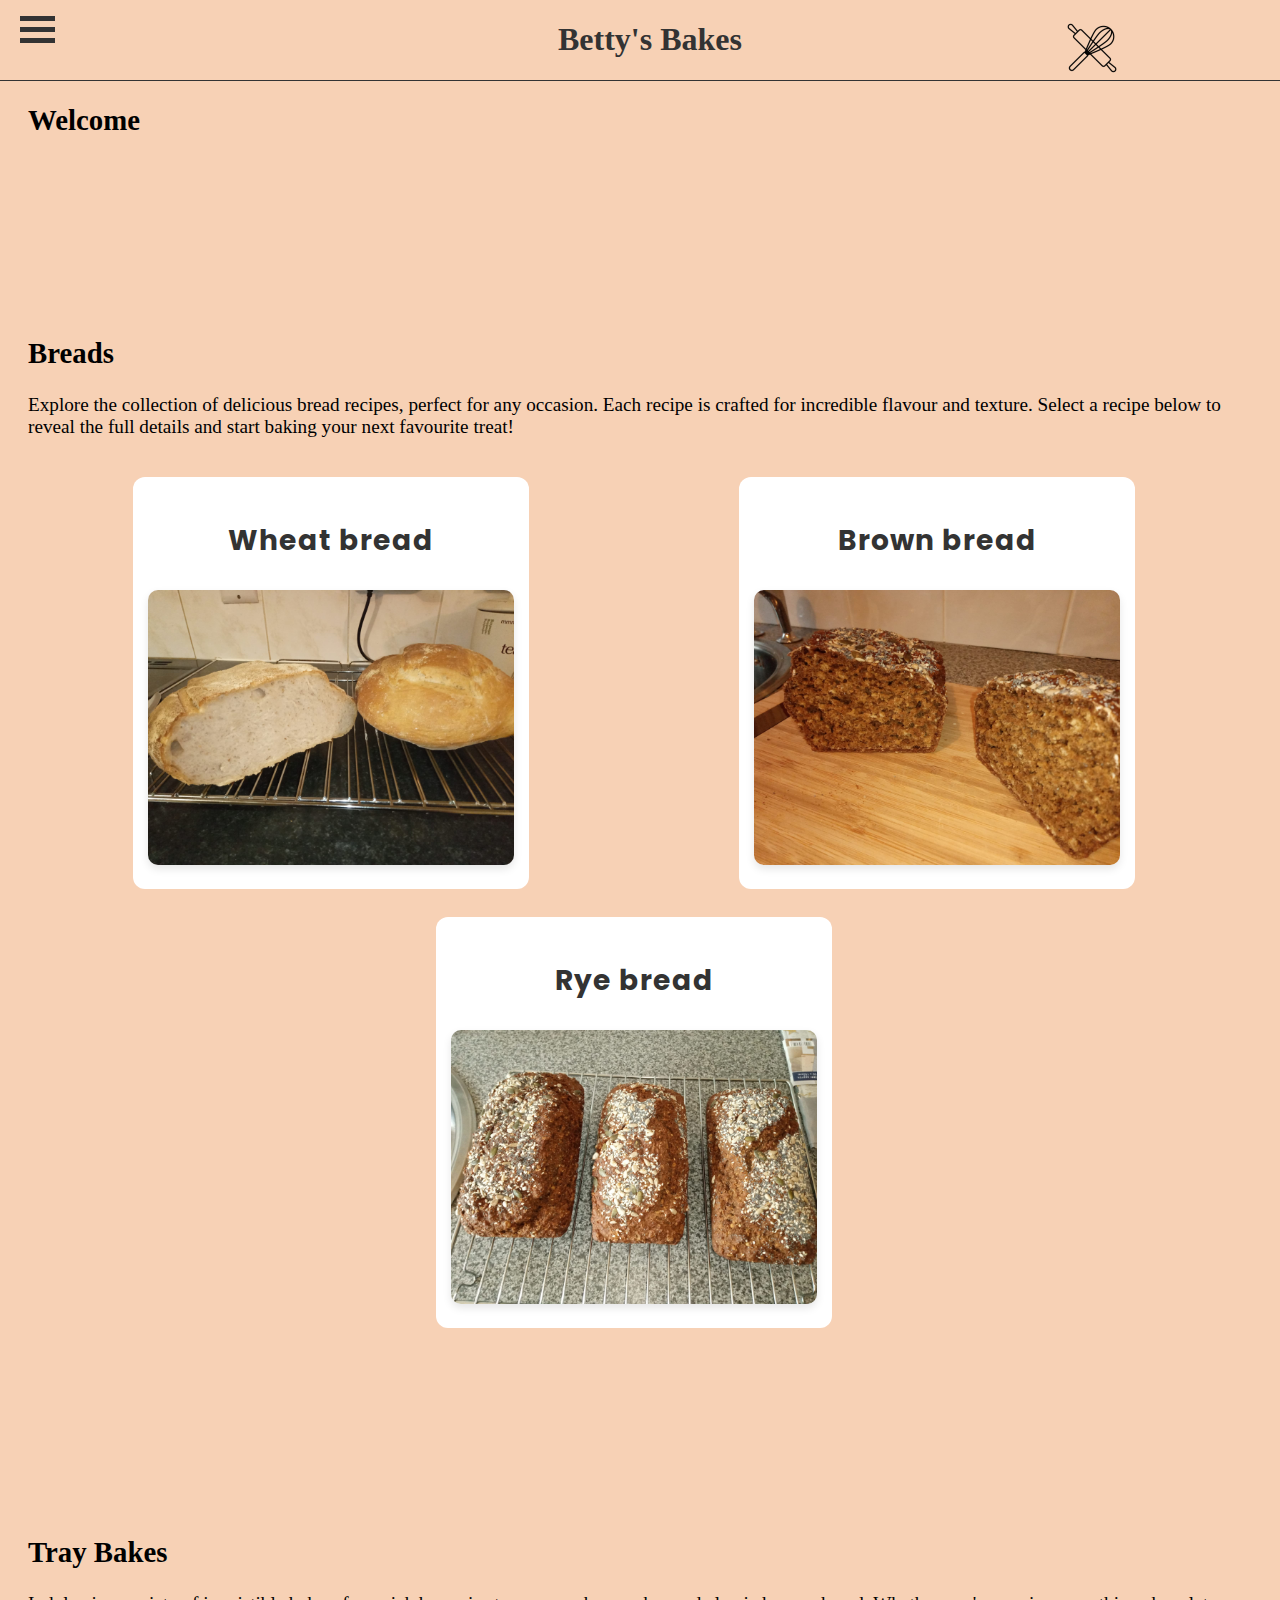
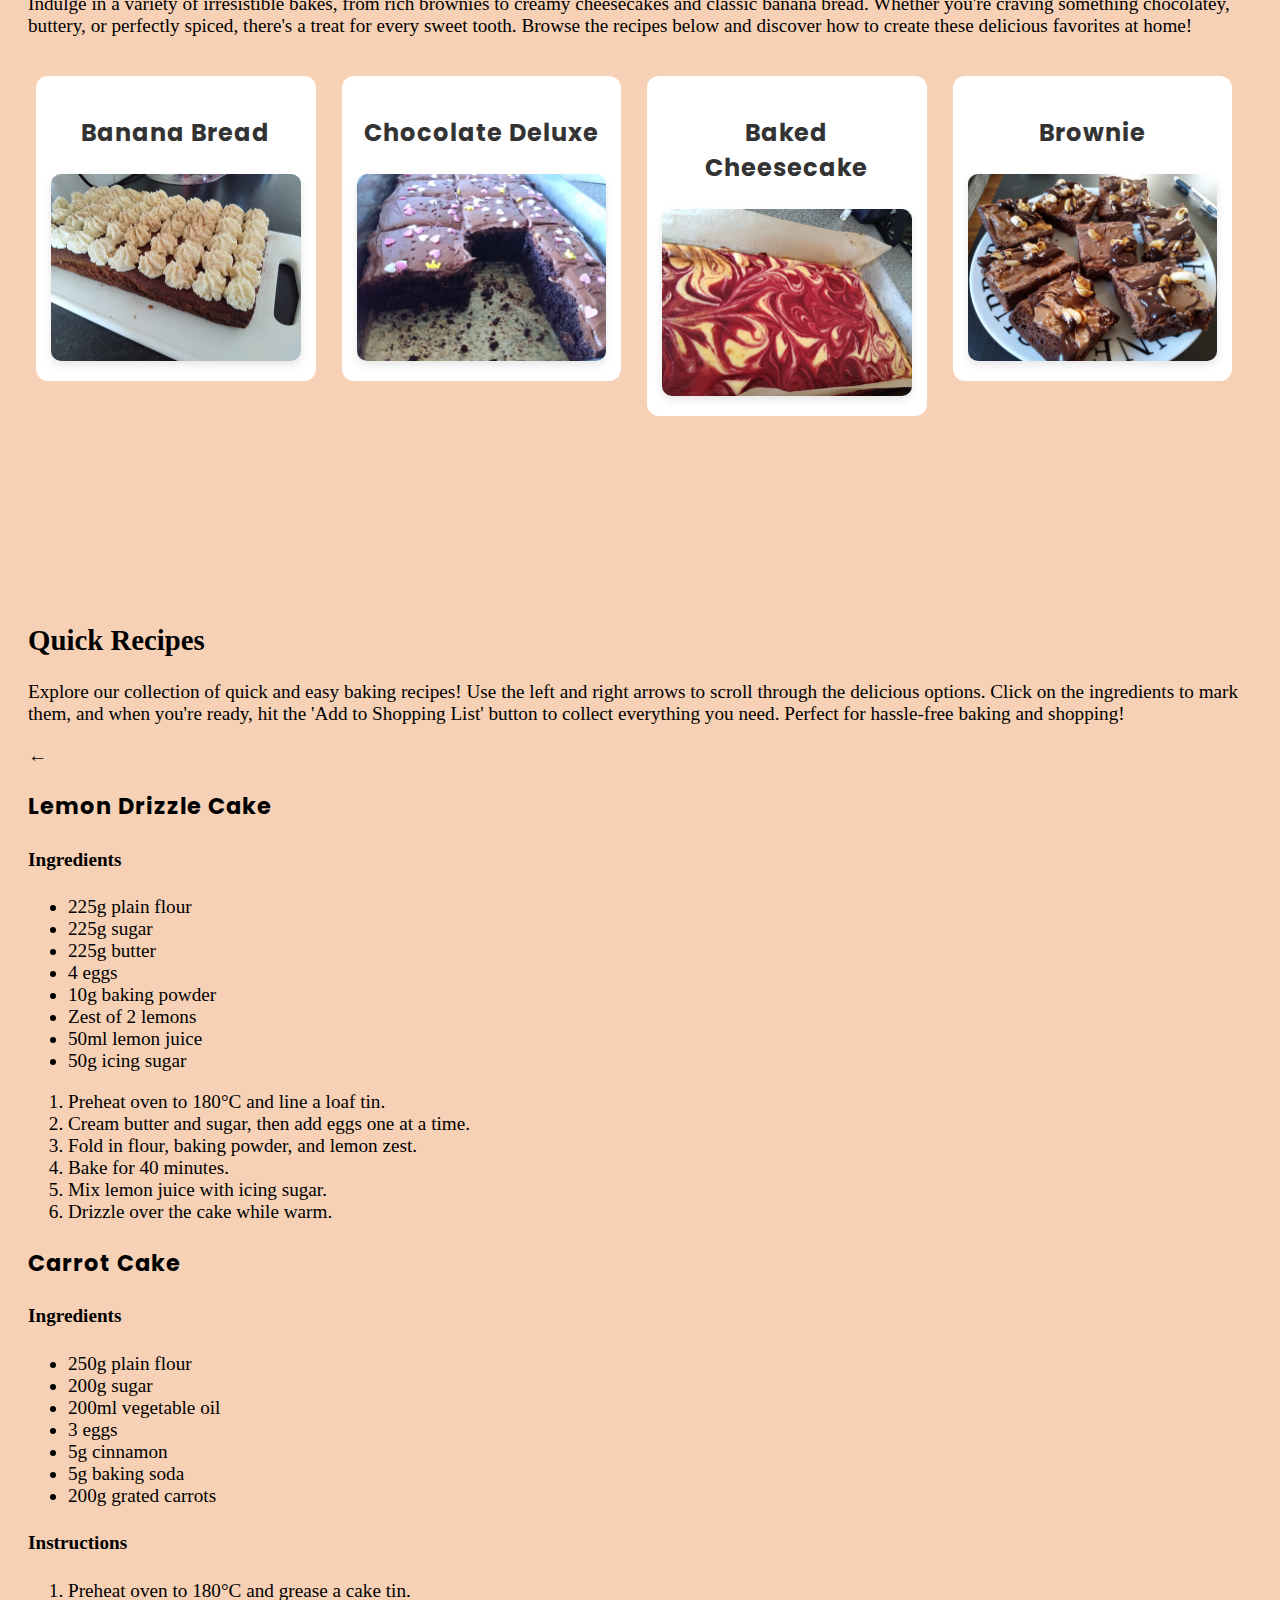
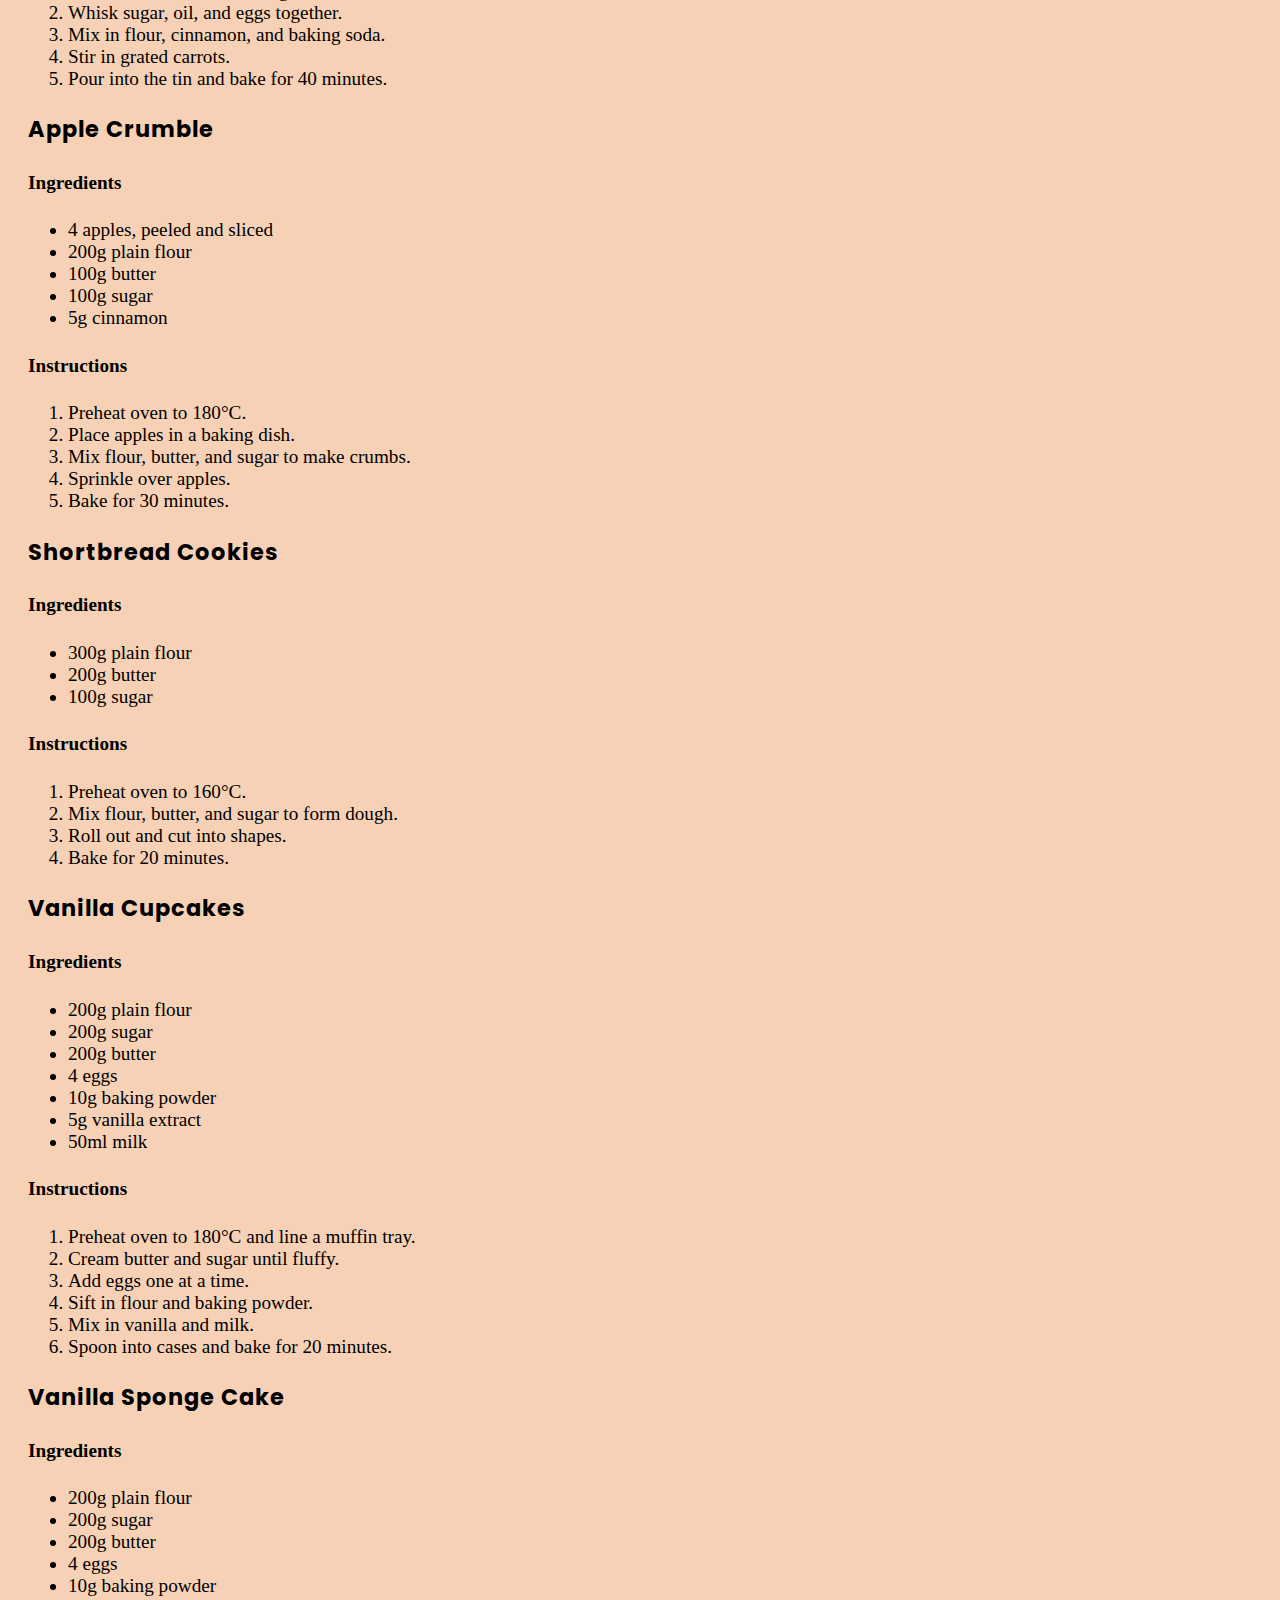
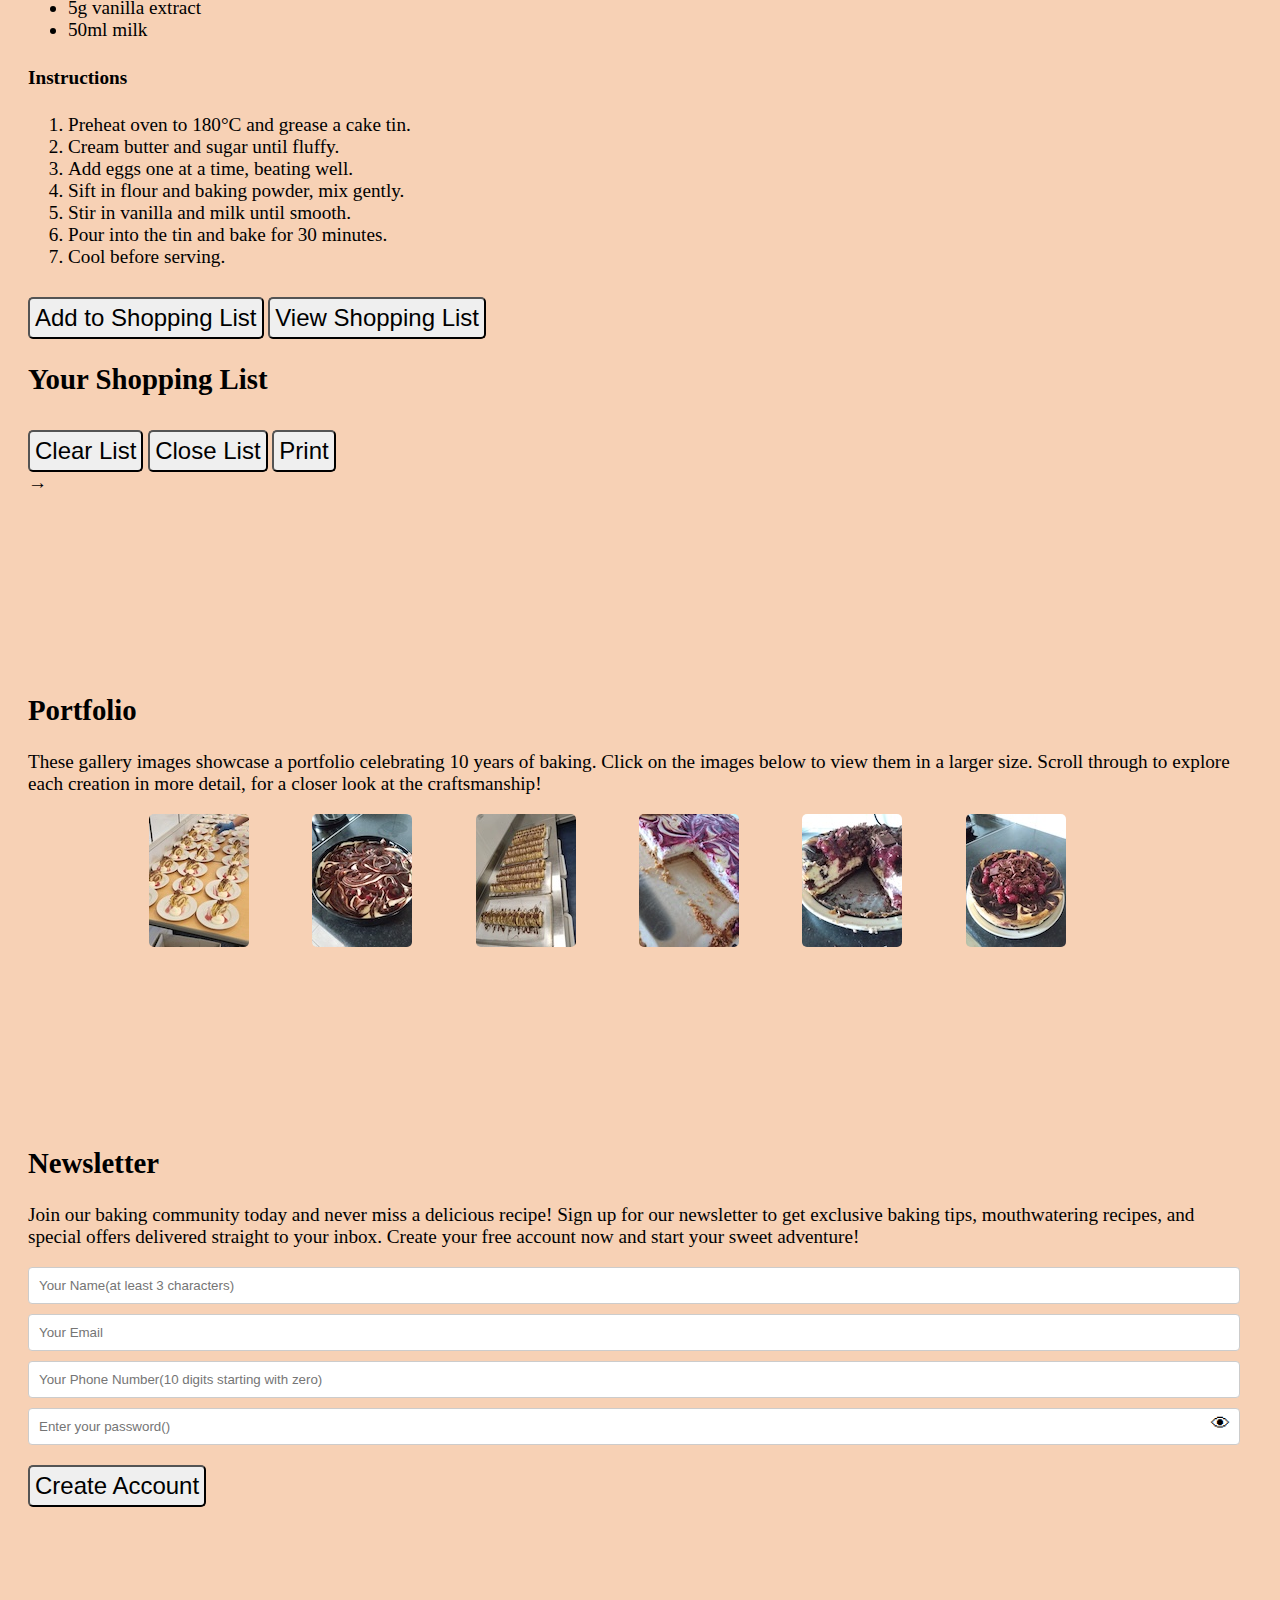
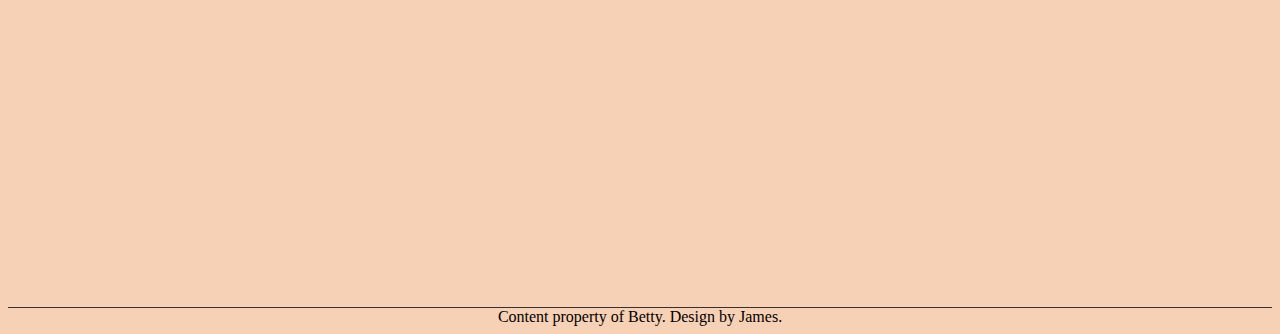
==== index.html @ a6991feb "added quick recipes" ====
<!DOCTYPE html>
<html lang="en">
<head>
    <meta charset="UTF-8">
    <meta name="viewport" content="width=device-width, initial-scale=1.0">
    <title>Betty's Bakes</title>
    <link href="./style.css" rel="stylesheet">
    <link href="https://fonts.googleapis.com/css2?family=Poppins:wght@400;700&display=swap" rel="stylesheet">
    <link href="https://fonts.googleapis.com/css2?family=Dancing+Script:wght@400;700&display=swap" rel="stylesheet">


</head>
<body>
    <div id="wrapper">
        <header>
            <div id="hamburger-icon" onclick="myFunction(this)">
                <div class="bar1"></div>
                <div class="bar2"></div>
                <div class="bar3"></div>
            </div>
            <div id="header-content">
                <h1>
                    Betty's Bakes
                </h1>
            </div>
            <div id="header-logo">
                <img src="./Images/Logos/header-logo.png">
            </div>
        </header>
        <nav>
            <a href="#home">Home</a>
            <a href="#breads">Breads</a>
            <a href="#tray-bakes">Tray Bakes</a>
            <a href="#quick-recipes">Quick Recipes</a>
            <a href="#portfolio">Portfolio</a>
            <a href="#newsletter">Newsletter</a>
        </nav>
        <main>
            <section id="home">
                <h2>Welcome</h2>
            </section>
            <section id="breads">
                <h2>Breads</h2>
                    <p>
                        Explore the collection of delicious bread recipes, 
                        perfect for any occasion. Each recipe is crafted 
                        for incredible flavour and texture. Select a recipe 
                        below to reveal the full details and start baking 
                        your next favourite treat!
                    </p>
                    <div id="bread-container">
                    <div class="bread-recipe">
                        <h3>Wheat bread</h3>
                        <img class="bread-photo" src="./Images/Breads/bread_1.jpeg">
                    </div>
                    <div class="bread-recipe">
                        <h3>Brown bread</h3>
                        <img class="bread-photo" src="./Images/Breads/bread_2.jpeg">
                    </div>
                    <div class="bread-recipe">
                        <h3>Rye bread</h3>
                        <img class="bread-photo" src="./Images/Breads/bread_3.jpeg">
                    </div>
                </div>
                      
                      
            </section>
            <section id="tray-bakes">
                <h2>Tray Bakes</h2>
                <p>
                    Indulge in a variety of irresistible bakes, from rich brownies 
                    to creamy cheesecakes and classic banana bread. Whether you're 
                    craving something chocolatey, buttery, or perfectly spiced, there's 
                    a treat for every sweet tooth. Browse the recipes below and discover 
                    how to create these delicious favorites at home!
                </p>
                <div id="tray-container">
                    <a href="./banana.html"><div class="tray-recipe">
                        <h3>Banana Bread</h3>
                        <img class="tray-photo" src="./Images/Traybakes/tray_1.jpeg">
                    </div>
                    </a>
                    <a href="./chocolate.html"><div class="tray-recipe">
                        <h3>Chocolate Deluxe</h3>
                        <img class="tray-photo" src="./Images/Traybakes/tray_2.jpeg">
                    </div>
                    </a>
                    <a href="./cheesecake.html"><div class="tray-recipe">
                        <h3>Baked Cheesecake</h3>
                       <img class="tray-photo" src="./Images/Traybakes/tray_3.jpeg"> 
                    </div>
                    </a>
                    <a href="./brownie.html"><div class="tray-recipe">
                        <h3>Brownie</h3>
                       <img class="tray-photo" src="./Images/Traybakes/tray_4.jpeg"> 
                    </div>
                    </a>
                </div>
            </section>
            <section id="quick-recipes">
                <h2>Quick Recipes</h2> 
                <p>Explore our collection of quick and easy baking recipes! 
                    Use the left and right arrows to scroll through the delicious 
                    options. Click on the ingredients to mark them, and when you're 
                    ready, hit the 'Add to Shopping List' button to collect everything 
                    you need. Perfect for hassle-free baking and shopping!</p>
                <span class="previous">&larr;</span>
                <div id="quick-container">
                    <div class="quick-recipes">
                        <h3>Lemon Drizzle Cake</h3>
                            <h4>Ingredients</h4>
                            <ul>
                                <li>225g plain flour</li>
                                <li>225g sugar</li>
                                <li>225g butter</li>
                                <li>4 eggs</li>
                                <li>10g baking powder</li>
                                <li>Zest of 2 lemons</li>
                                <li>50ml lemon juice</li>
                                <li>50g icing sugar</li>
                            </ul>
                            <ol>
                                <li>Preheat oven to 180°C and line a loaf tin.</li>
                                <li>Cream butter and sugar, then add eggs one at a time.</li>
                                <li>Fold in flour, baking powder, and lemon zest.</li>
                                <li>Bake for 40 minutes.</li>
                                <li>Mix lemon juice with icing sugar.</li>
                                <li>Drizzle over the cake while warm.</li>
                            </ol>
                    </div>
                    <div class="quick-recipes">
                        <h3>Carrot Cake</h3>
                            <h4>Ingredients</h4>    
                            <ul>
                                <li>250g plain flour</li>
                                <li>200g sugar</li>
                                <li>200ml vegetable oil</li>
                                <li>3 eggs</li>
                                <li>5g cinnamon</li>
                                <li>5g baking soda</li>
                                <li>200g grated carrots</li>
                            </ul>
                            <h4>Instructions</h4>
                            <ol>
                                <li>Preheat oven to 180°C and grease a cake tin.</li>
                                <li>Whisk sugar, oil, and eggs together.</li>
                                <li>Mix in flour, cinnamon, and baking soda.</li>
                                <li>Stir in grated carrots.</li>
                                <li>Pour into the tin and bake for 40 minutes.</li>
                            </ol>
                    </div>
                    <div class="quick-recipes">
                        <h3>Apple Crumble</h3>
                            <h4>Ingredients</h4>
                            <ul>
                                <li>4 apples, peeled and sliced</li>
                                <li>200g plain flour</li>
                                <li>100g butter</li>
                                <li>100g sugar</li>
                                <li>5g cinnamon</li>
                            </ul>
                            <h4>Instructions</h4>
                            <ol>
                                <li>Preheat oven to 180°C.</li>
                                <li>Place apples in a baking dish.</li>
                                <li>Mix flour, butter, and sugar to make crumbs.</li>
                                <li>Sprinkle over apples.</li>
                                <li>Bake for 30 minutes.</li>
                            </ol>
                    </div>
                    <div class="quick-recipes">
                        <h3>Shortbread Cookies</h3>
                            <h4>Ingredients</h4>
                            <ul>
                                <li>300g plain flour</li>
                                <li>200g butter</li>
                                <li>100g sugar</li>
                            </ul>
                            <h4>Instructions</h4>
                            <ol>
                                <li>Preheat oven to 160°C.</li>
                                <li>Mix flour, butter, and sugar to form dough.</li>
                                <li>Roll out and cut into shapes.</li>
                                <li>Bake for 20 minutes.</li>
                            </ol>

                    </div>
                    <div class="quick-recipes">
                        <h3>Vanilla Cupcakes</h3>
                            <h4>Ingredients</h4>
                            <ul>
                                <li>200g plain flour</li>
                                <li>200g sugar</li>
                                <li>200g butter</li>
                                <li>4 eggs</li>
                                <li>10g baking powder</li>
                                <li>5g vanilla extract</li>
                                <li>50ml milk</li>
                            </ul>
                            <h4>Instructions</h4>
                            <ol>
                                <li>Preheat oven to 180°C and line a muffin tray.</li>
                                <li>Cream butter and sugar until fluffy.</li>
                                <li>Add eggs one at a time.</li>
                                <li>Sift in flour and baking powder.</li>
                                <li>Mix in vanilla and milk.</li>
                                <li>Spoon into cases and bake for 20 minutes.</li>
                            </ol>
                    </div>
                    <div class="quick-recipes">
                        <h3>Vanilla Sponge Cake</h3>
                            <h4>Ingredients</h4>
                            <ul>
                                <li>200g plain flour</li>
                                <li>200g sugar</li>
                                <li>200g butter</li>
                                <li>4 eggs</li>
                                <li>10g baking powder</li>
                                <li>5g vanilla extract</li>
                                <li>50ml milk</li>
                            </ul>
                            <h4>Instructions</h4>
                            <ol>
                                <li>Preheat oven to 180°C and grease a cake tin.</li>
                                <li>Cream butter and sugar until fluffy.</li>
                                <li>Add eggs one at a time, beating well.</li>
                                <li>Sift in flour and baking powder, mix gently.</li>
                                <li>Stir in vanilla and milk until smooth.</li>
                                <li>Pour into the tin and bake for 30 minutes.</li>
                                <li>Cool before serving.</li>
                            </ol>
                    </div>
                    <button id="add-to-shopping-list">Add to Shopping List</button>
                    <button id="view-shopping-list">View Shopping List</button>
                </div>
                <div id="shopping-list">
                    <div id="printing-list"><h2>Your Shopping List</h2>
                    <ul id="shopping-items">

                    </ul>
                    </div>
                    <button id="clear-shopping-list">Clear List</button>
                    <button id="close-shopping-list">Close List</button>
                    <button id="print">Print</button>
                </div>
                <span class="next">&rarr;</span>
                
                <script src="./quick.js"></script>
            </section>
            <section id="portfolio">
                <h2>Portfolio</h2>
                <p>These gallery images showcase a portfolio 
                    celebrating 10 years of baking. Click on the images below to view them in a larger size. 
                    Scroll through to explore each creation in more detail, for a closer look at the craftsmanship!</p>
                <div class="thumbnails">
                    <img class="thumb" src="./Images/Thumbnails/thumb_01.jpeg" alt="./Images/Full_Images/full_01.jpeg">
                    <img class="thumb" src="./Images/Thumbnails/thumb_02.jpeg" alt="./Images/Full_Images/full_02.jpeg">
                    <img class="thumb" src="./Images/Thumbnails/thumb_03.jpeg" alt="./Images/Full_Images/full_03.jpeg">
                    <img class="thumb" src="./Images/Thumbnails/thumb_04.jpeg" alt="./Images/Full_Images/full_04.jpeg">
                    <img class="thumb" src="./Images/Thumbnails/thumb_05.jpeg" alt="./Images/Full_Images/full_05.jpeg">
                    <img class="thumb" src="./Images/Thumbnails/thumb_06.jpeg" alt="./Images/Full_Images/full_06.jpeg">
                </div>
                <div class="gallery" id="gallery">
                    <span class="close">X</span>
                    <span class="left">&larr;</span>
                    <span class="right">&rarr;</span>
                    <img id="gallery-image">
                </div>
            </section>
            <script src="./gallery.js"></script>
            <section id="newsletter">
                    
                    <h2>Newsletter</h2>
                    <p>Join our baking community today and never miss a delicious recipe! Sign up for our 
                        newsletter to get exclusive baking tips, mouthwatering recipes, and special offers 
                        delivered straight to your inbox. Create your free account now and start your sweet adventure!
                    </p>
                    <form id="newsletter-form" novalidate>
                        <input type="text" id="name" name="name" placeholder="Your Name(at least 3 characters)" required>
                        <input type="email" id="email" name="email" placeholder="Your Email" required>
                        <input type="tel" id="phone" name="phone" placeholder="Your Phone Number(10 digits starting with zero)" required>
                        <div id="password-container">
                            <input type="password" id="password" name="password" placeholder="Enter your password()" required>
                            <span id="eye" onmousedown="togglePassword(event)">&#128065</span>
                        </div>
                        <button type="submit" value="Submit">Create Account</button>
                    </form>
                    <div id="result"></div>
            </section>
            <script src="./form.js"></script>
        </main>
        <footer>
            Content property of Betty. Design by James.
        </footer>
    </div>
    <script src="./script.js"></script>
</body>
</html>
---- style.css ----
html{
    scroll-behavior: smooth;
    scroll-padding-top: 100px;
    scroll-padding-left: 258px;
}
body{
    background-color: #F7D1B5;
}
header{
    border-bottom: 1px solid #333333;
    background-color: #F7D1B5;
    position:fixed;
    top:0;
    left:0;
    display:flex;
    height:80px;
    width:100%;
    z-index: 1;
}
#header-logo{
    text-align: center;
    flex: 3;
    margin-top: 20px;
}
#header-content{
    color: #333333;
    text-align: center;
    flex: 4;
    transition: transform 0.4s ease;
}
#hamburger-icon {
    padding-top: 10px;
    margin-left:20px;
    color: #333333;
    font-size: 3rem;
    cursor: pointer;
    display: inline-block;
    flex: 3;
    transition: transform 0.4s ease;
}
.bar1, .bar2, .bar3 {
    width: 35px;
    height: 5px;
    background-color: #333;
    margin: 6px 0;
    transition: 0.4s;
}
.change .bar1 {
    transform: translate(0, 11px) rotate(-45deg);
}
.change .bar2 {
    opacity: 0;
}
.change .bar3 {
    transform: translate(0, -11px) rotate(45deg);
}
#nav-button{
    color: #333333;
    font-size: 3rem;
    text-align: center;
    flex: 3;
}
nav{ 
    width: 180px;
    height: 100%;
    position: fixed;
    top: 0px;
    left: -230px;
    border-right: 1px solid #333333;
    background-color: #F7D1B5;
    text-align: left;
    display: flex;
    flex-direction: column;
    padding: 20px;
    transition: transform 0.4s ease;
    z-index: 100;
}
nav a{
    color:#333333;
    text-decoration: none;
    font-size: 1.5rem;
    padding-bottom: 1rem;
}
nav a:hover {
    color: white;
}
section{
    margin-bottom: 200px;
}
main{
    margin-top: 80px;
    padding-top: 0;
    margin-bottom: 200px;
    transition: margin-left 0.4s ease;
    padding-left: 20px;
    padding-right: 20px;
    width: calc(100vw - 68px);
    max-width: 100vw;
    overflow-x: hidden;
    font-size: 1.2rem;

}
footer{
    border-top: 1px solid #333333;
    text-align: center;
    width: 100%;
    font-size: 1rem;;
}
.nav-open {
    transform: translateX(230px);
}
main.nav-open-main {
    margin-left: 220px;
}
#hamburger-icon.nav-open-icon, #header-content.nav-open-icon{
    transform: translateX(230px);
}
.bread-photo, .tray-photo{
    width: 100%;
    height:auto;
    border-radius: 10px;
    box-shadow: 0px 4px 8px rgba(0, 0, 0, 0.1);
}
#bread-container{
    display:flex;
    flex-direction: row;
    flex-wrap: wrap;
    justify-content: space-around;
}
.bread-recipe, .tray-recipe{
    max-width: 366px;
    background-color: #ffffff;
    margin: 20px 8px 8px;
    padding: 15px;
    text-align: center;
    border-radius: 12px;
    transition: transform 0.3s ease-in-out;
    cursor: pointer;
}
.bread-recipe, .tray-recipe h3{ 
    font-family: 'Poppins', sans-serif;
    color: #333333;
    font-size: 1.5rem;
    letter-spacing: 1px;
}
.bread-recipe:hover, .tray-recipe:hover{
    transform: scale(1.05);
}
.bread-photo:hover{
    box-shadow: 0px 8px 16px rgba(0, 0, 0, 0.2);
}
#recipeDetails {
    background-color: #ffffff;
    border-radius: 12px;
    padding: 15px;
    width: auto;
    max-width: 600px;
    margin: auto;
    font-size: 1rem;
}
#recipeDetails h2, h3{
    font-family: 'Poppins', sans-serif;
    letter-spacing: 1px;
}
button{
    font-size: 1.5rem;
    padding: 5px;
    margin: 10px auto 0;
    border-radius: 5px;;
}
button:hover{
    background-color: #9dd595;
    cursor: pointer;
}
#tray-container{
    display: grid;
    grid-template-columns: repeat(auto-fit, minmax(250px, 1fr));
    justify-items: center;
    gap: 10px;
}
main a{
    text-decoration: none;
}
.scalable-container{
    background-position: center;
    background-size: cover;
    display: grid;
    grid-template-columns: repeat(auto-fit, minmax(150px, 3fr));
    border-radius: 12px;
    padding: 40px;
    width: auto;
    max-width: 1000px;
    margin: auto;
    gap: 40px;
}
.scalable-recipe{
    background-color: #ffffffde;
    border-radius: 12px;
    padding: 20px;
    font-size: 1.2rem;
}
.scalable-recipe h4{
    margin-bottom: 0;
    font-family: 'Poppins', sans-serif;
    letter-spacing: 1px;
}
#banana{
    background-image: url('./Images/Traybakes/banana_1.jpeg');
}
#brownie{
    background-image: url('./Images/Traybakes/tray_4.jpeg');
}
#chocolate{
    background-image: url('./Images/Traybakes/chocolate_1.jpeg');
}
#cheesecake{
    background-image: url('./Images/Traybakes/cheesecake_1.jpeg');
}
.error-message, #no-area{
    color: red;
    display: none;
}
input[type="text"],
input[type="email"],
input[type="tel"]{
    width: 100%;
    padding: 10px;
    border: 1px solid #ccc;
    border-radius: 4px;
    box-sizing: border-box;
    margin-bottom: 10px;
}
input[type="password"]{
    position: relative;
    width: 100%;
    padding:10px;
    border: 1px solid #ccc;
    border-radius: 4px;
    box-sizing: border-box;
    margin-bottom: 10px;
}
.error{
    color: red;
}
#result{
    color: green;
}
.password-container {
    position: relative;
    display: inline-block;
}
#eye{
    position: absolute;
    right: 50px;
    padding-top: 5px;
    cursor: pointer;
}
.thumbnails {
    display: grid;
    grid-template-columns: repeat(auto-fit, minmax(100px, 1fr));
    gap: 10px;
    margin-top: 15px;
    max-width: 80%;
    margin: auto;
}
.thumbnails img {
    border-radius: 5px;
    cursor: pointer;
    transition: transform 0.3s, opacity 0.3s;
}
.thumbnails img:hover{
    transform: scale(1.05);
    opacity: 0.9;
}
.gallery{
    display: none;
    position: fixed;
    top: 0;
    left: 0;
    width: 100%;
    height: 100%;
    background: rgba(0, 0, 0, 0.8);
    z-index: 100000;
}
#gallery{
    justify-content: center;
    align-items: center;
}
.close{
    cursor: pointer;
    position: absolute;
    top: 50px;
    right: 50px;
    color: #ffffff;
}
.left{
    cursor: pointer;
    position: absolute;
    color: #ffffff;
    top: 50%;
    left: 5%;
    font-size: 4rem;
}
.right{
    cursor: pointer;
    position: absolute;
    color: #ffffff;
    top: 50%;
    right: 5%;
    font-size: 4rem;
}
.gallery img {
    max-width: 90%;
    max-height: 90%;
    border-radius: 10px;
    border: 2px solid #ffffff;
}
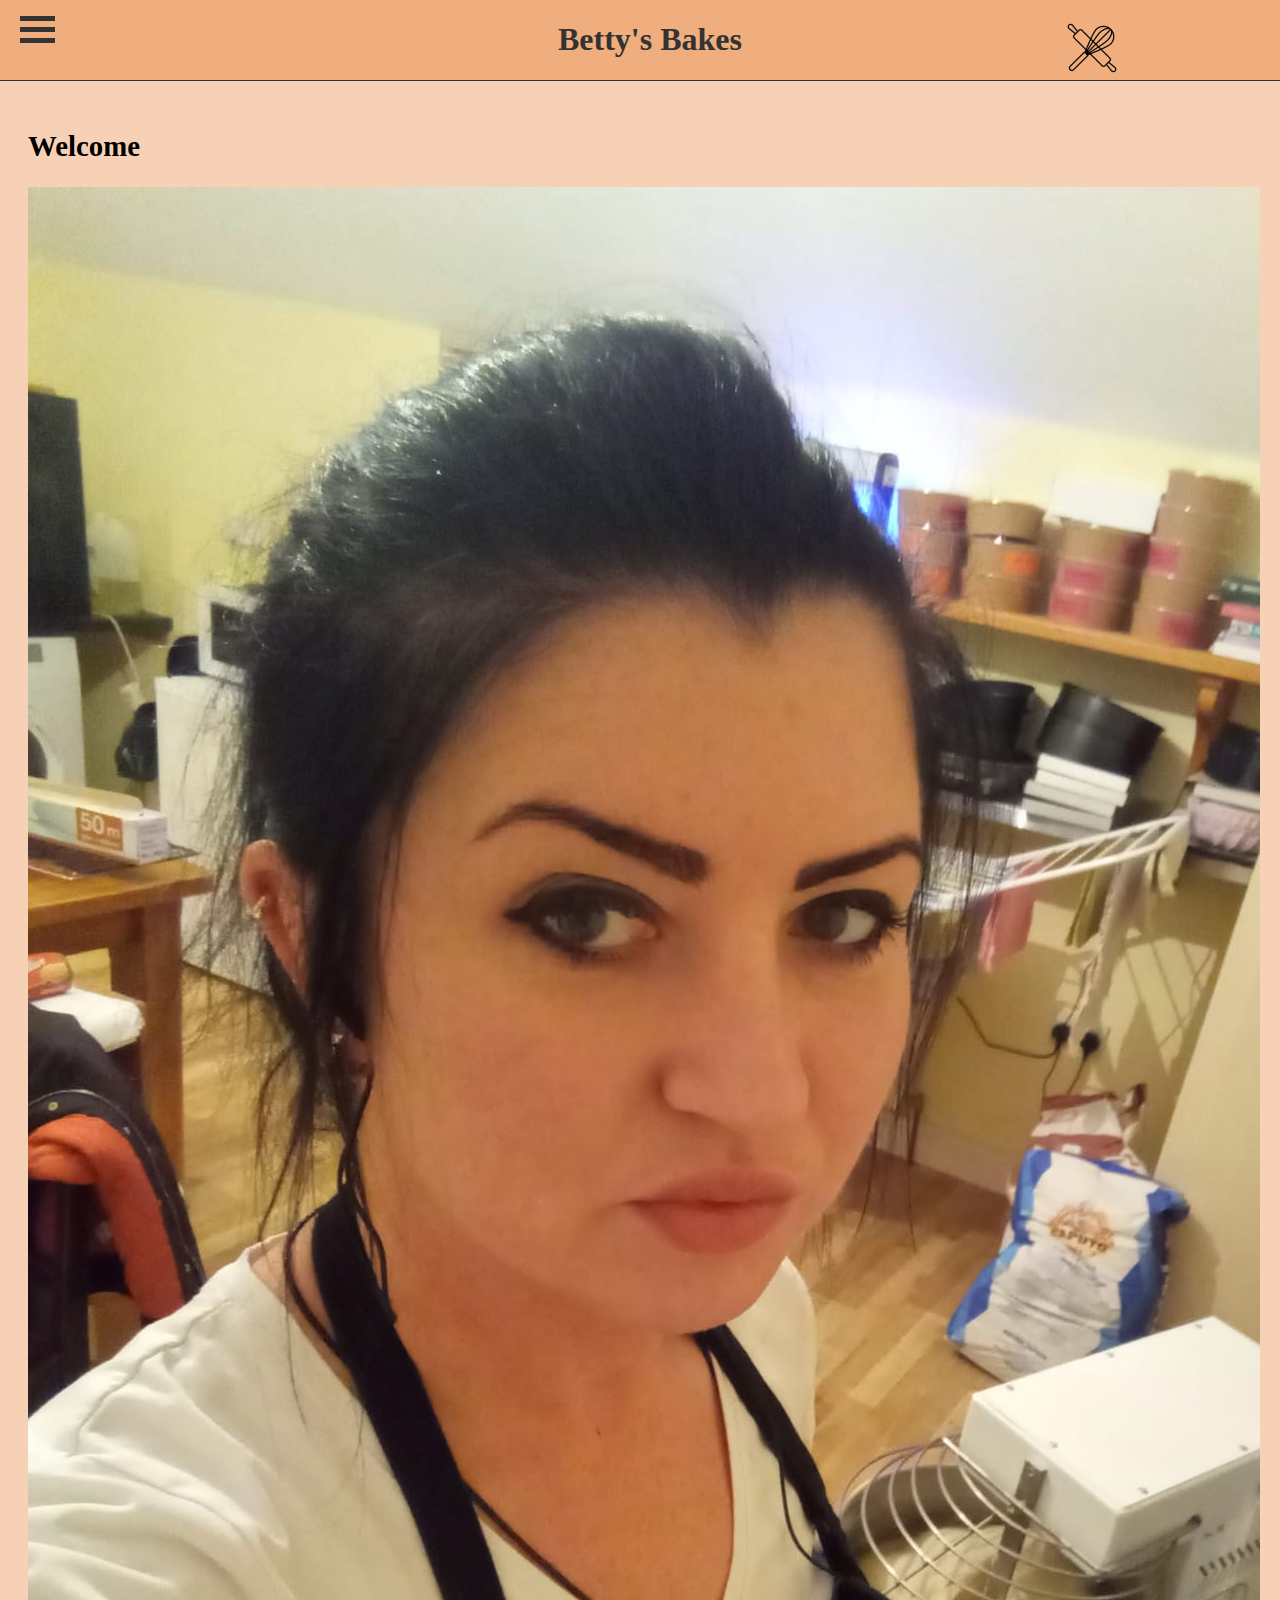
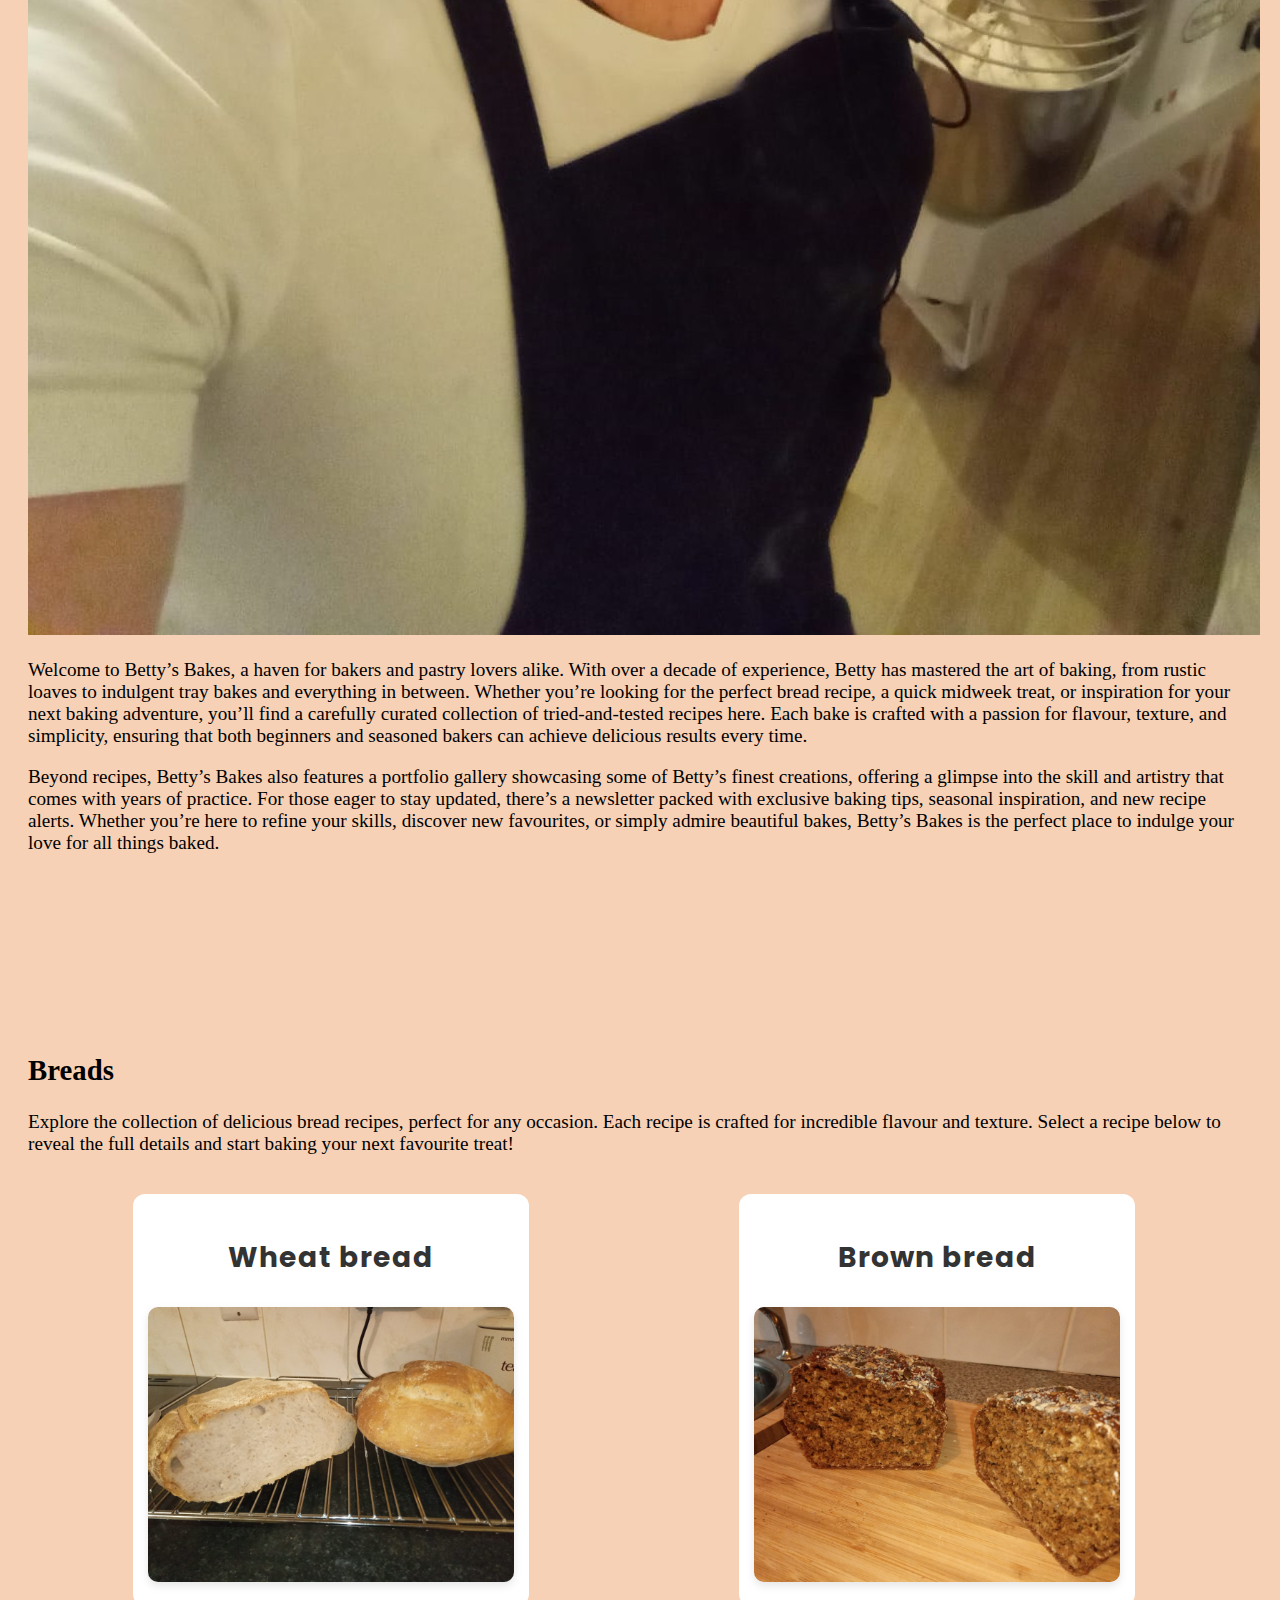
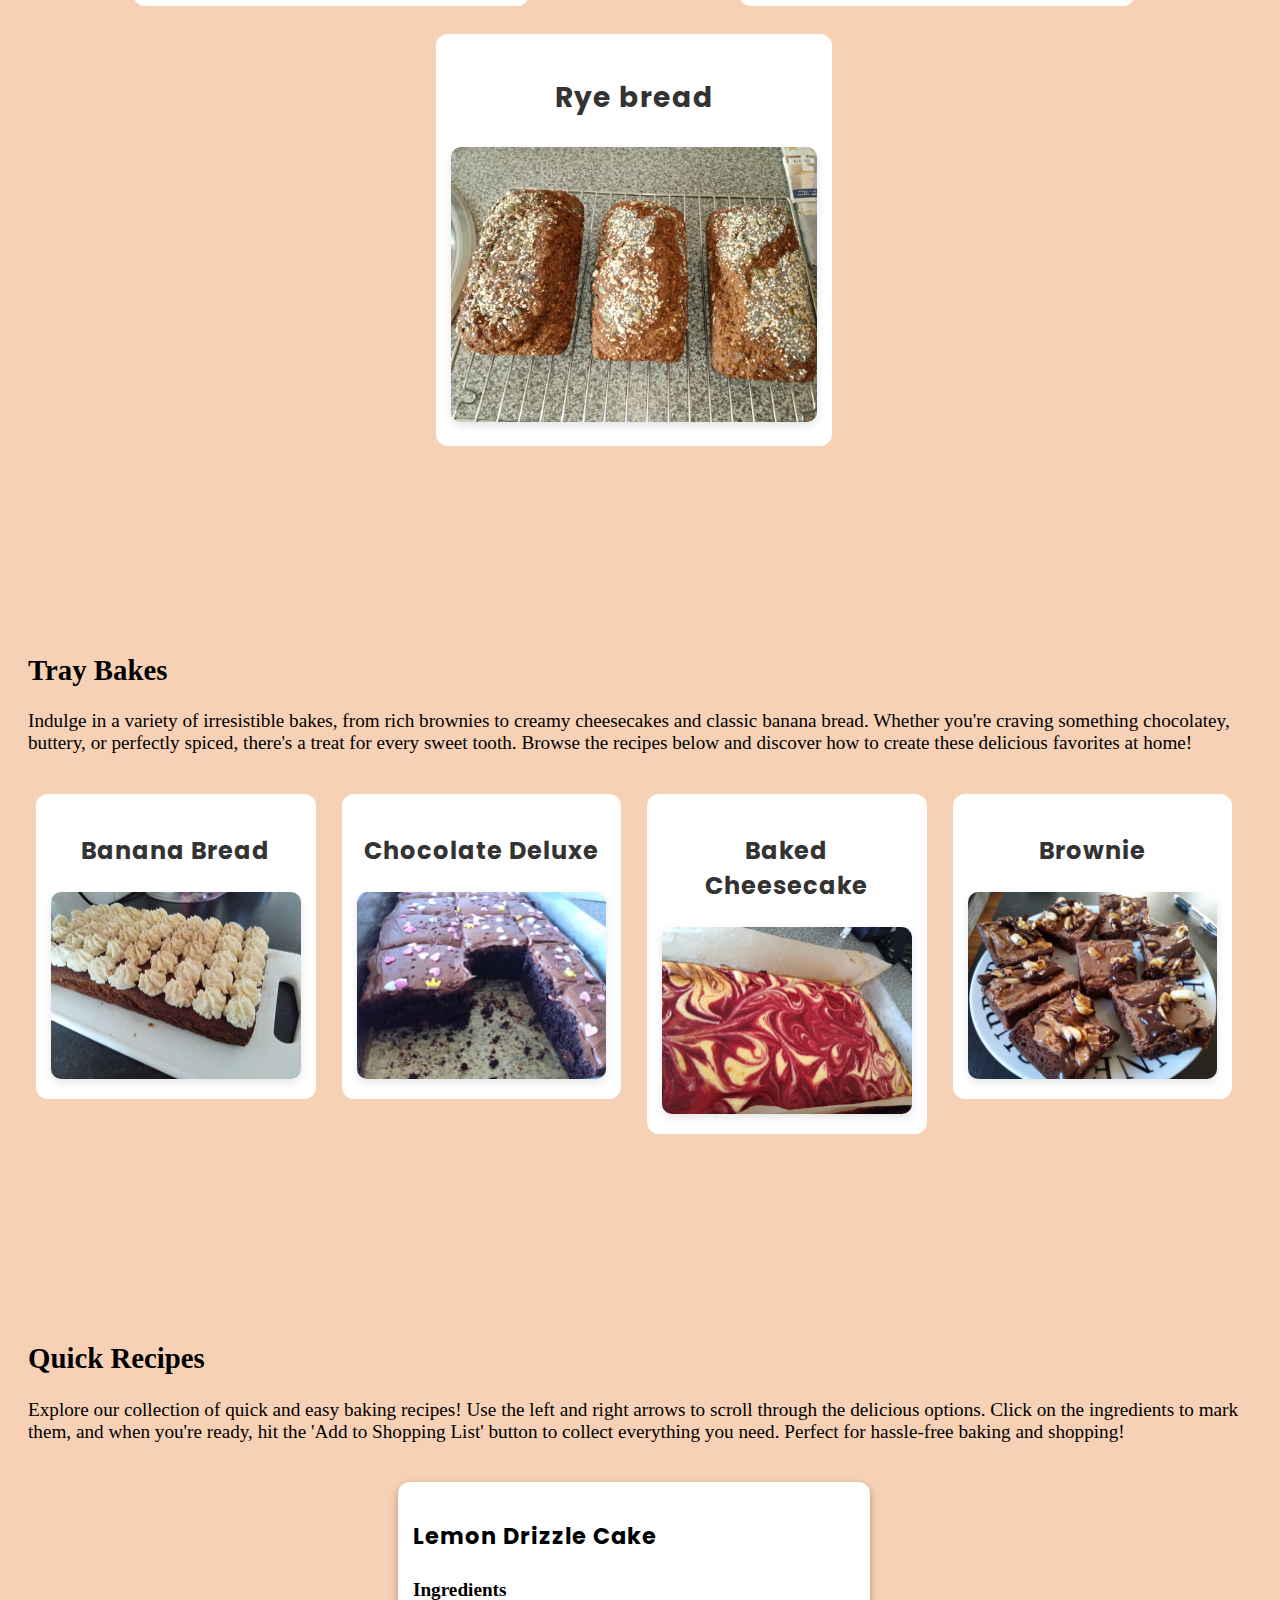
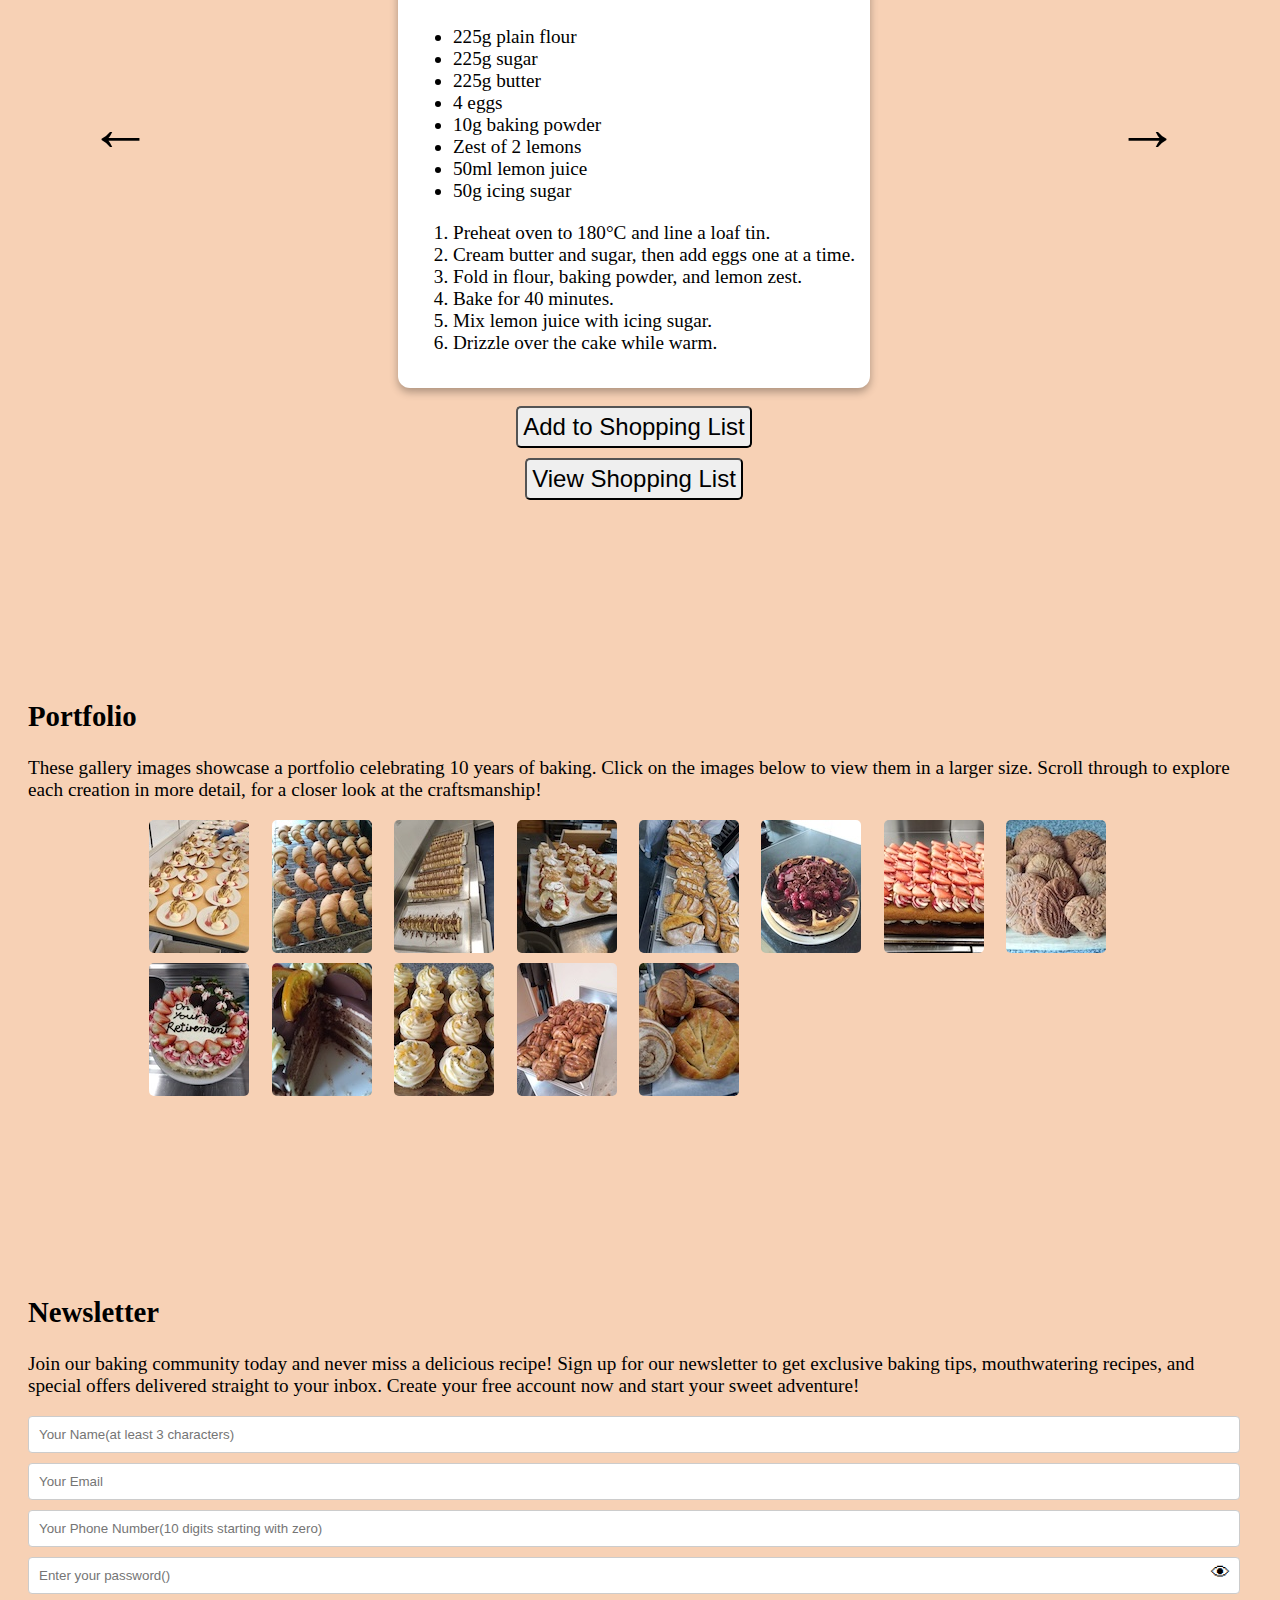
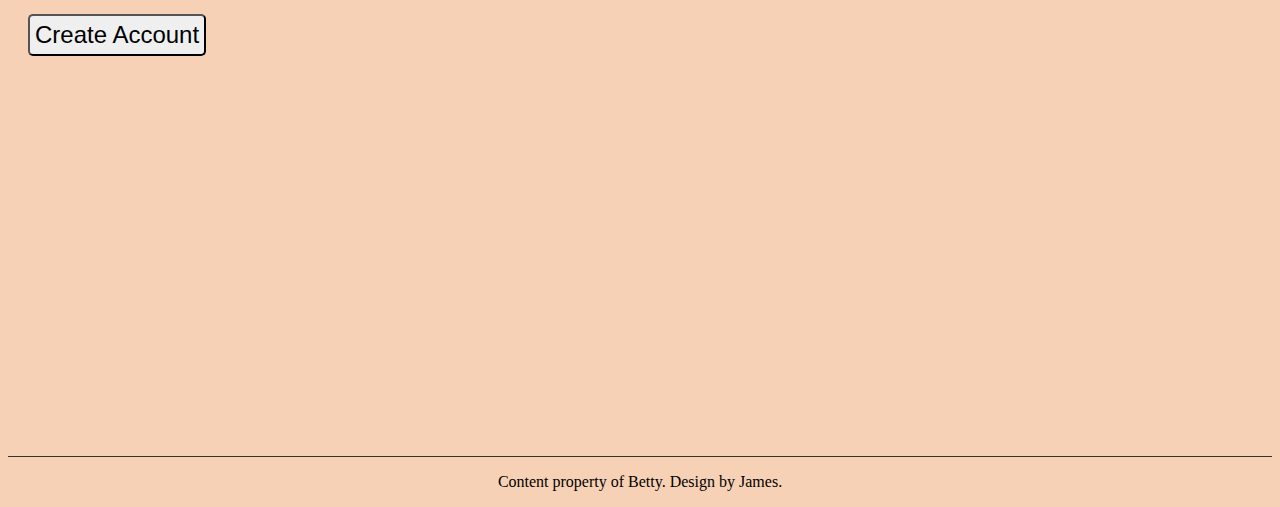
==== commit acddb0f3: "added content to the Welcome section" ====
--- a/index.html
+++ b/index.html
@@ -7,7 +7,7 @@
     <link href="./style.css" rel="stylesheet">
     <link href="https://fonts.googleapis.com/css2?family=Poppins:wght@400;700&display=swap" rel="stylesheet">
     <link href="https://fonts.googleapis.com/css2?family=Dancing+Script:wght@400;700&display=swap" rel="stylesheet">
-
+    <link href="https://fonts.googleapis.com/css2?family=Nunito:wght@300;400;600;700&display=swap" rel="stylesheet">
 
 </head>
 <body>
@@ -24,7 +24,7 @@
                 </h1>
             </div>
             <div id="header-logo">
-                <img src="./Images/Logos/header-logo.png">
+                <img id="header-image" src="./Images/Logos/header-logo.png">
             </div>
         </header>
         <nav>
@@ -35,9 +35,38 @@
             <a href="#portfolio">Portfolio</a>
             <a href="#newsletter">Newsletter</a>
         </nav>
+        <div id="skiplink"><a tabindex="1" href="#main-content">
+            Skip to main content</a>
+        </div>
         <main>
             <section id="home">
-                <h2>Welcome</h2>
+                <h2 id="main-content" tabindex="0">Welcome</h2>
+                <div id="welcome-container">
+                    <div id="baker">
+                        <img id="baker-photo" src="./Images/Welcome/betty.jpeg">
+                    </div>
+                    <div id="welcome-content">
+                        <p id="first-par">
+                            Welcome to Betty’s Bakes, a haven for bakers and pastry lovers alike. 
+                            With over a decade of experience, Betty has mastered the art of baking, from 
+                            rustic loaves to indulgent tray bakes and everything in between. Whether 
+                            you’re looking for the perfect bread recipe, a quick midweek treat, or 
+                            inspiration for your next baking adventure, you’ll find a carefully curated 
+                            collection of tried-and-tested recipes here. Each bake is crafted with a 
+                            passion for flavour, texture, and simplicity, ensuring that both beginners and 
+                            seasoned bakers can achieve delicious results every time.
+                        </p>
+                        <p>
+                            Beyond recipes, Betty’s Bakes also features a portfolio gallery showcasing some 
+                            of Betty’s finest creations, offering a glimpse into the skill and artistry that 
+                            comes with years of practice. For those eager to stay updated, there’s a newsletter 
+                            packed with exclusive baking tips, seasonal inspiration, and new recipe alerts. 
+                            Whether you’re here to refine your skills, discover new favourites, or simply admire 
+                            beautiful bakes, Betty’s Bakes is the perfect place to indulge your love for all things 
+                            baked.
+                        </p>
+                    </div>
+                </div>
             </section>
             <section id="breads">
                 <h2>Breads</h2>
@@ -66,7 +95,7 @@
                       
             </section>
             <section id="tray-bakes">
-                <h2>Tray Bakes</h2>
+                <h2 tabindex="0">Tray Bakes</h2>
                 <p>
                     Indulge in a variety of irresistible bakes, from rich brownies 
                     to creamy cheesecakes and classic banana bread. Whether you're 
@@ -98,13 +127,13 @@
                 </div>
             </section>
             <section id="quick-recipes">
-                <h2>Quick Recipes</h2> 
+                <h2 tabindex="0">Quick Recipes</h2> 
                 <p>Explore our collection of quick and easy baking recipes! 
                     Use the left and right arrows to scroll through the delicious 
                     options. Click on the ingredients to mark them, and when you're 
                     ready, hit the 'Add to Shopping List' button to collect everything 
                     you need. Perfect for hassle-free baking and shopping!</p>
-                <span class="previous">&larr;</span>
+                <span class="previous" tabindex="0">&larr;</span>
                 <div id="quick-container">
                     <div class="quick-recipes">
                         <h3>Lemon Drizzle Cake</h3>
@@ -243,12 +272,12 @@
                     <button id="close-shopping-list">Close List</button>
                     <button id="print">Print</button>
                 </div>
-                <span class="next">&rarr;</span>
+                <span class="next" tabindex="0">&rarr;</span>
                 
                 <script src="./quick.js"></script>
             </section>
             <section id="portfolio">
-                <h2>Portfolio</h2>
+                <h2 tabindex="0">Portfolio</h2>
                 <p>These gallery images showcase a portfolio 
                     celebrating 10 years of baking. Click on the images below to view them in a larger size. 
                     Scroll through to explore each creation in more detail, for a closer look at the craftsmanship!</p>
@@ -259,6 +288,13 @@
                     <img class="thumb" src="./Images/Thumbnails/thumb_04.jpeg" alt="./Images/Full_Images/full_04.jpeg">
                     <img class="thumb" src="./Images/Thumbnails/thumb_05.jpeg" alt="./Images/Full_Images/full_05.jpeg">
                     <img class="thumb" src="./Images/Thumbnails/thumb_06.jpeg" alt="./Images/Full_Images/full_06.jpeg">
+                    <img class="thumb" src="./Images/Thumbnails/thumb_07.jpeg" alt="./Images/Full_Images/full_07.jpeg">
+                    <img class="thumb" src="./Images/Thumbnails/thumb_08.jpeg" alt="./Images/Full_Images/full_08.jpeg">
+                    <img class="thumb" src="./Images/Thumbnails/thumb_09.jpeg" alt="./Images/Full_Images/full_09.jpeg">
+                    <img class="thumb" src="./Images/Thumbnails/thumb_10.jpeg" alt="./Images/Full_Images/full_10.jpeg">
+                    <img class="thumb" src="./Images/Thumbnails/thumb_11.jpeg" alt="./Images/Full_Images/full_11.jpeg">
+                    <img class="thumb" src="./Images/Thumbnails/thumb_12.jpeg" alt="./Images/Full_Images/full_12.jpeg">
+                    <img class="thumb" src="./Images/Thumbnails/thumb_13.jpeg" alt="./Images/Full_Images/full_13.jpeg">
                 </div>
                 <div class="gallery" id="gallery">
                     <span class="close">X</span>
@@ -270,7 +306,7 @@
             <script src="./gallery.js"></script>
             <section id="newsletter">
                     
-                    <h2>Newsletter</h2>
+                    <h2 tabindex="0">Newsletter</h2>
                     <p>Join our baking community today and never miss a delicious recipe! Sign up for our 
                         newsletter to get exclusive baking tips, mouthwatering recipes, and special offers 
                         delivered straight to your inbox. Create your free account now and start your sweet adventure!
@@ -289,8 +325,8 @@
             </section>
             <script src="./form.js"></script>
         </main>
-        <footer>
-            Content property of Betty. Design by James.
+        <footer tabindex="0">
+            <p>Content property of Betty. Design by James.</p>
         </footer>
     </div>
     <script src="./script.js"></script>
--- a/style.css
+++ b/style.css
@@ -8,7 +8,7 @@
 }
 header{
     border-bottom: 1px solid #333333;
-    background-color: #F7D1B5;
+    background-color: #f0ad7d;
     position:fixed;
     top:0;
     left:0;
@@ -67,7 +67,7 @@
     top: 0px;
     left: -230px;
     border-right: 1px solid #333333;
-    background-color: #F7D1B5;
+    background-color: #f0ad7d;
     text-align: left;
     display: flex;
     flex-direction: column;
@@ -315,3 +315,57 @@
     border-radius: 10px;
     border: 2px solid #ffffff;
 }
+#quick-container{
+    display: grid;
+    grid-template-columns: 1fr;
+    justify-items: center;
+}
+.quick-recipes{
+    max-width: 450px;
+    background-color: #ffffff;
+    margin: 20px 8px 8px;
+    padding: 15px;
+    text-align: left;
+    border-radius: 12px;
+    cursor: pointer;
+    box-shadow: 0px 4px 8px rgba(0, 0, 0, 0.3);
+}
+.previous{
+    left: 5%;
+}
+.next{
+    right: 5%;
+}
+#quick-recipes {
+    position: relative;
+    width: 100%;
+}
+
+.previous, .next {
+    font-size: 4rem;
+    cursor: pointer;
+    position: absolute;
+    top: 350px;
+}
+li.marked {
+    text-decoration: line-through;
+}
+#shopping-list{
+    padding: 20px;
+    position: fixed;
+    display: none;
+    top: 80px;
+    right: 0;
+    height: 100vh;
+    width: 250px;
+    border: 1px solid #333333;
+    background-color: #ffffff;
+    z-index: 1;
+}
+#clear-shopping-list, #close-shopping-list{
+    display: inline;
+}
+#print{
+    display: block;
+    margin-top: 25px;
+}
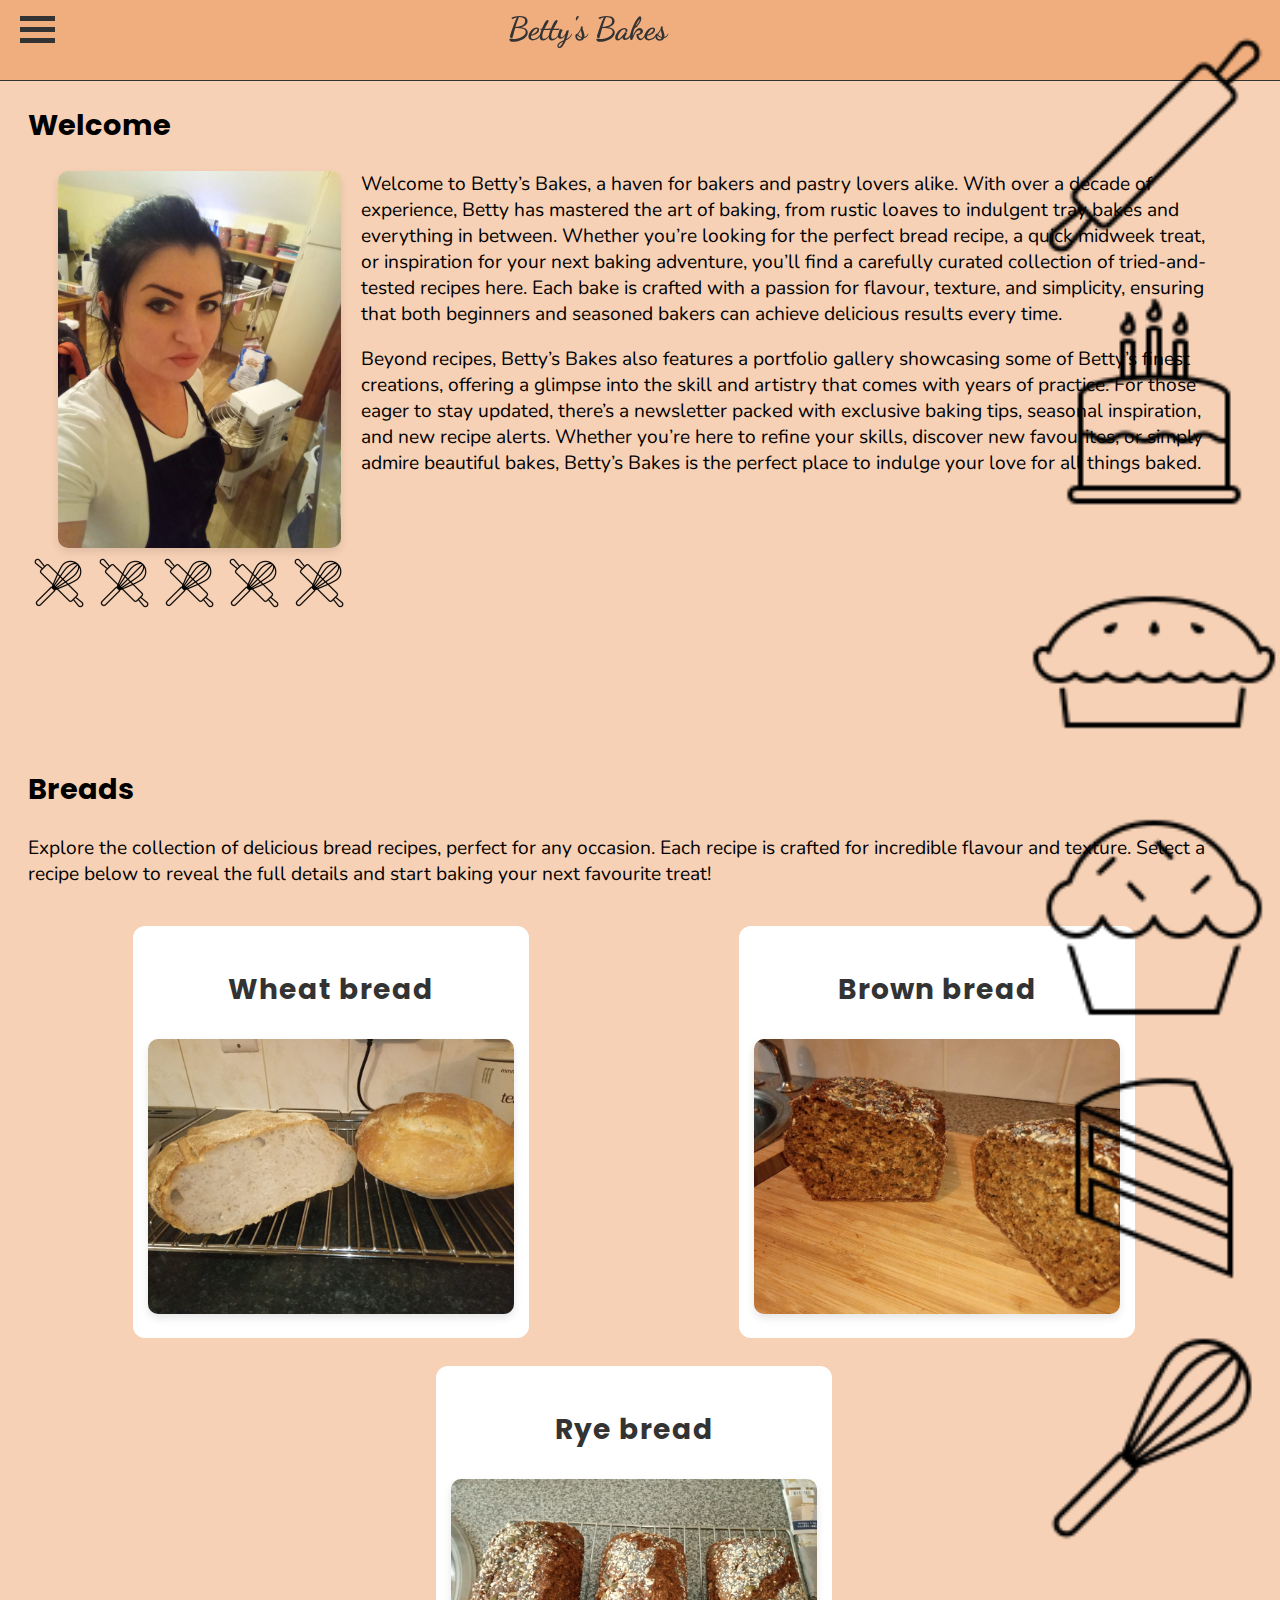
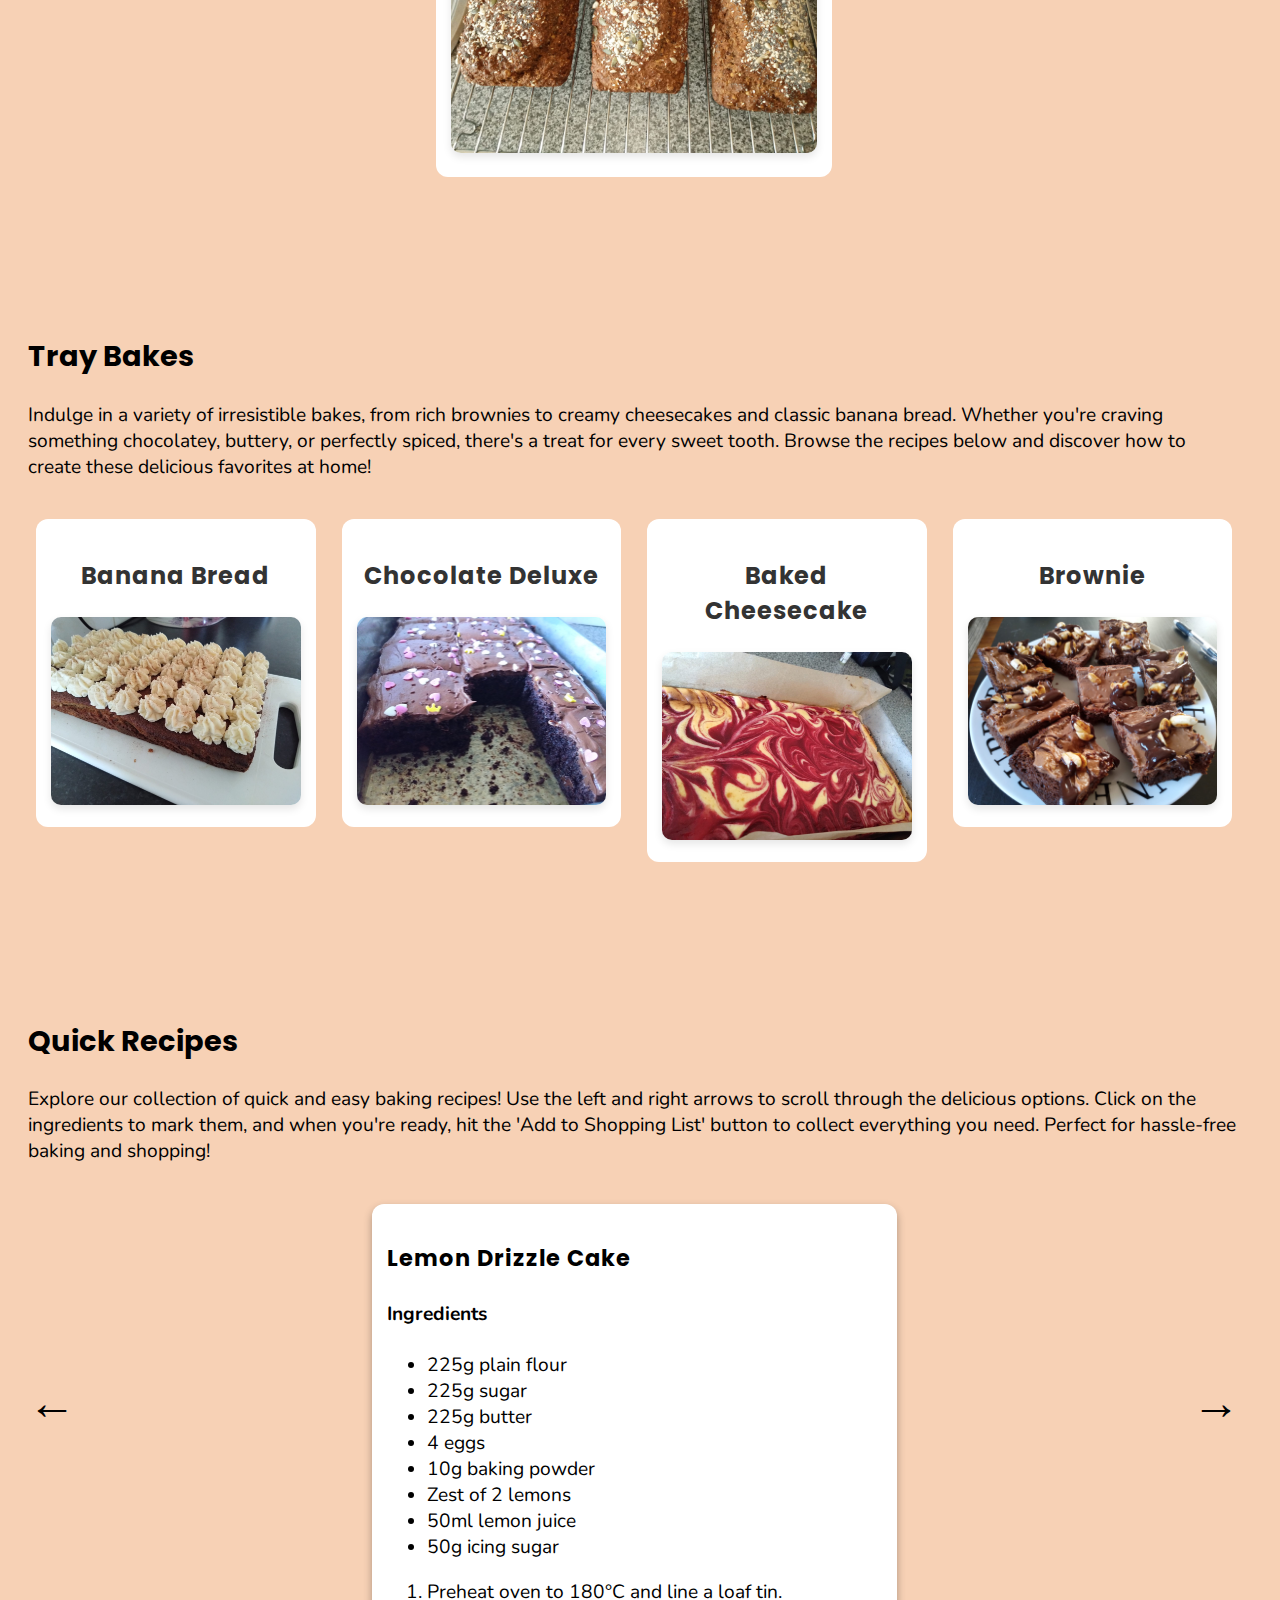
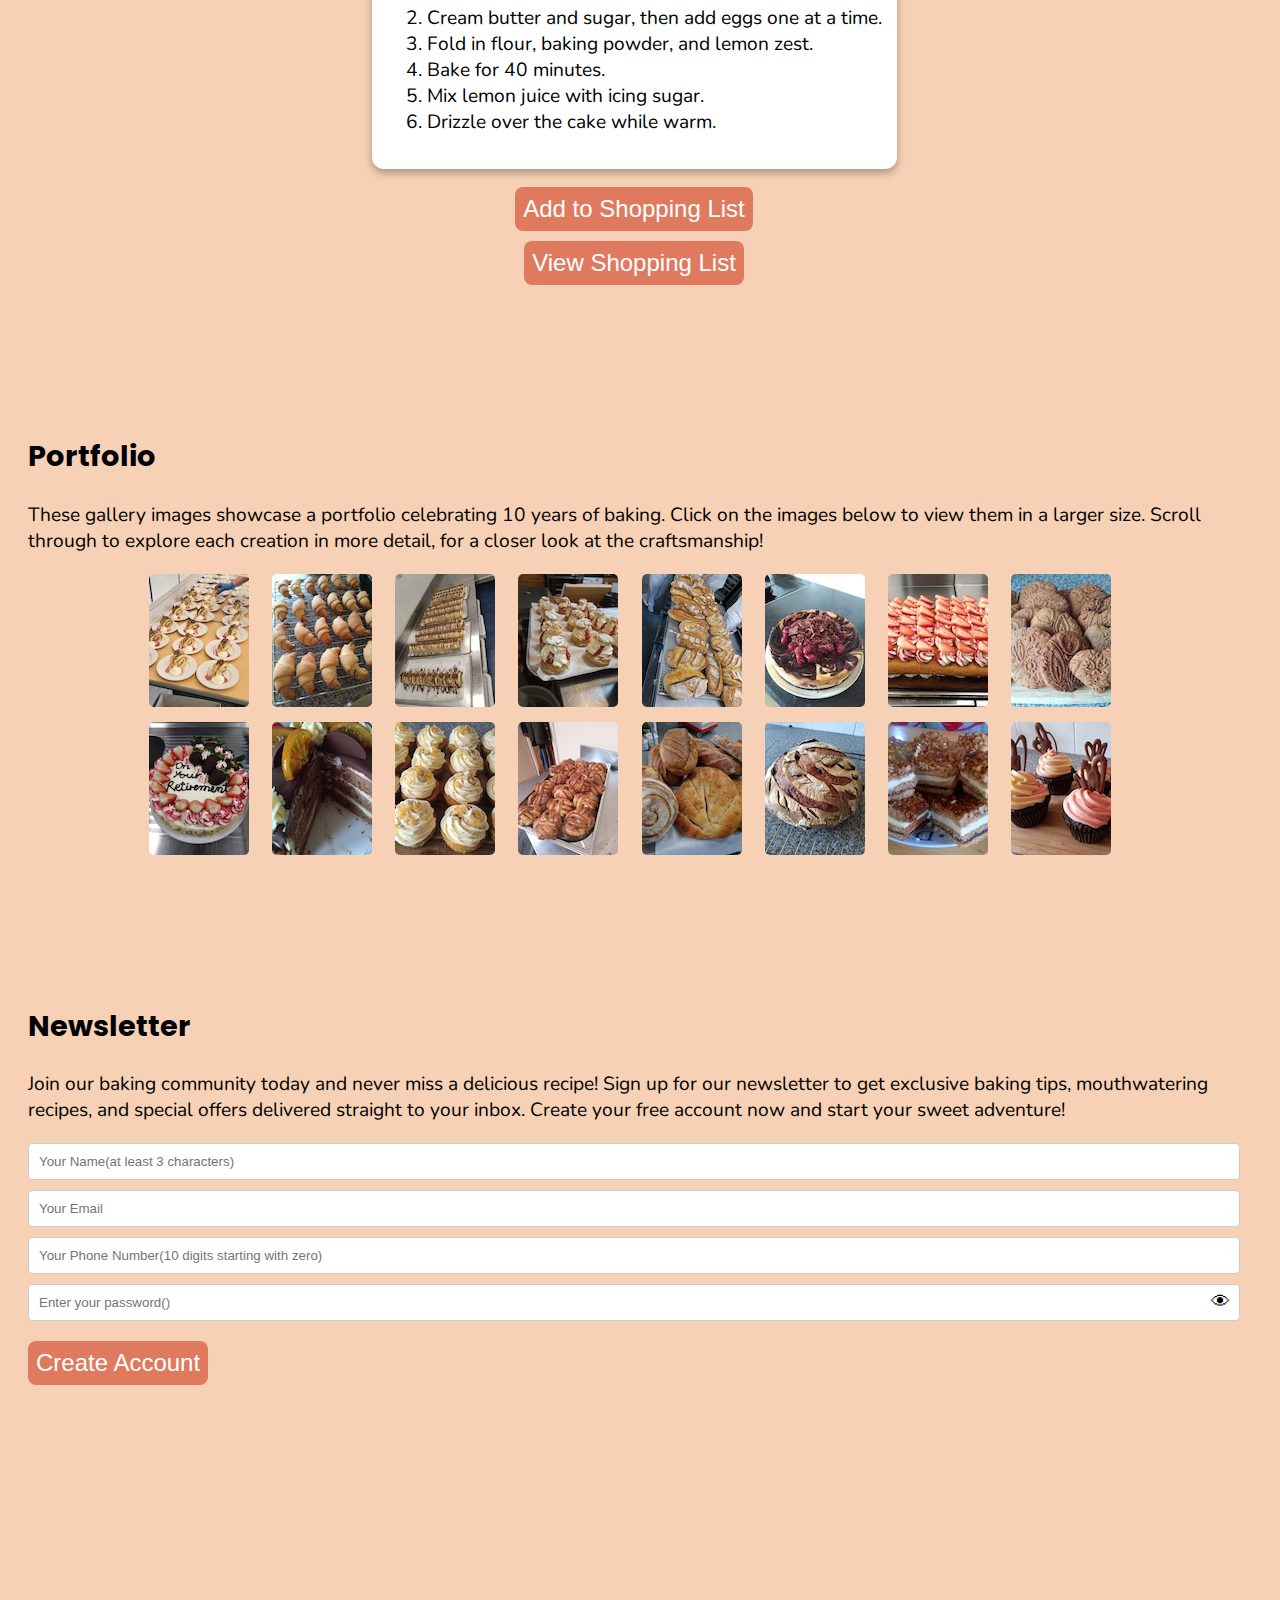
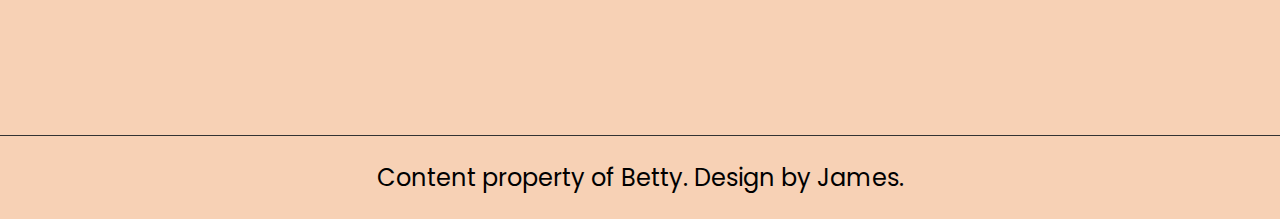
==== commit b4a5b80e: "added slideshow, gallery images" ====
--- a/index.html
+++ b/index.html
@@ -24,7 +24,27 @@
                 </h1>
             </div>
             <div id="header-logo">
-                <img id="header-image" src="./Images/Logos/header-logo.png">
+                <div class="slideshow-container">
+                    <div class="mySlides fade">
+                        <img src="./Images/Slideshow/Picture_1.png" style="width:100%">
+                    </div>
+                    <div class="mySlides fade">
+                        <img src="./Images/Slideshow/Picture_2.png" style="width:100%">
+                    </div>
+                    <div class="mySlides fade">
+                        <img src="./Images/Slideshow/Picture_3.png" style="width:100%">
+                    </div>
+                    <div class="mySlides fade">
+                        <img src="./Images/Slideshow/Picture_4.png" style="width:100%">
+                    </div>
+                    <div class="mySlides fade">
+                        <img src="./Images/Slideshow/Picture_5.png" style="width:100%">
+                    </div>
+                    <div class="mySlides fade">
+                        <img src="./Images/Slideshow/Picture_6.png" style="width:100%">
+                    </div>
+                </div>
+                
             </div>
         </header>
         <nav>
@@ -67,9 +87,16 @@
                         </p>
                     </div>
                 </div>
+                <div id="section-divider">
+                    <img class="divider-image" src="./Images/Logos/header-logo.png" alt="Logo">
+                    <img class="divider-image" src="./Images/Logos/header-logo.png" alt="Logo">
+                    <img class="divider-image" src="./Images/Logos/header-logo.png" alt="Logo">
+                    <img class="divider-image" src="./Images/Logos/header-logo.png" alt="Logo">
+                    <img class="divider-image" src="./Images/Logos/header-logo.png" alt="Logo">
+                </div>
             </section>
             <section id="breads">
-                <h2>Breads</h2>
+                <h2 tabindex="0">Breads</h2>
                     <p>
                         Explore the collection of delicious bread recipes, 
                         perfect for any occasion. Each recipe is crafted 
@@ -78,15 +105,15 @@
                         your next favourite treat!
                     </p>
                     <div id="bread-container">
-                    <div class="bread-recipe">
+                    <div class="bread-recipe" tabindex="0">
                         <h3>Wheat bread</h3>
                         <img class="bread-photo" src="./Images/Breads/bread_1.jpeg">
                     </div>
-                    <div class="bread-recipe">
+                    <div class="bread-recipe" tabindex="0">
                         <h3>Brown bread</h3>
                         <img class="bread-photo" src="./Images/Breads/bread_2.jpeg">
                     </div>
-                    <div class="bread-recipe">
+                    <div class="bread-recipe" tabindex="0">
                         <h3>Rye bread</h3>
                         <img class="bread-photo" src="./Images/Breads/bread_3.jpeg">
                     </div>
@@ -295,9 +322,12 @@
                     <img class="thumb" src="./Images/Thumbnails/thumb_11.jpeg" alt="./Images/Full_Images/full_11.jpeg">
                     <img class="thumb" src="./Images/Thumbnails/thumb_12.jpeg" alt="./Images/Full_Images/full_12.jpeg">
                     <img class="thumb" src="./Images/Thumbnails/thumb_13.jpeg" alt="./Images/Full_Images/full_13.jpeg">
+                    <img class="thumb" src="./Images/Thumbnails/thumb_14.jpeg" alt="./Images/Full_Images/full_14.jpeg">
+                    <img class="thumb" src="./Images/Thumbnails/thumb_15.jpeg" alt="./Images/Full_Images/full_15.jpeg">
+                    <img class="thumb" src="./Images/Thumbnails/thumb_16.jpeg" alt="./Images/Full_Images/full_16.jpeg">
                 </div>
                 <div class="gallery" id="gallery">
-                    <span class="close">X</span>
+                    <span class="close">&#10006;</span>
                     <span class="left">&larr;</span>
                     <span class="right">&rarr;</span>
                     <img id="gallery-image">
--- a/style.css
+++ b/style.css
@@ -5,11 +5,14 @@
 }
 body{
     background-color: #F7D1B5;
+    margin-left: 0;
+    margin-right: 0;
+    font-family: 'Nunito', sans-serif;
 }
 header{
     border-bottom: 1px solid #333333;
     background-color: #f0ad7d;
-    position:fixed;
+    position: fixed;
     top:0;
     left:0;
     display:flex;
@@ -19,14 +22,25 @@
 }
 #header-logo{
     text-align: center;
-    flex: 3;
+    flex: 2;
     margin-top: 20px;
 }
 #header-content{
     color: #333333;
     text-align: center;
-    flex: 4;
+    flex: 7;
     transition: transform 0.4s ease;
+    overflow: hidden;
+    white-space: nowrap;
+}
+#header-content h1{
+    font-family: 'Dancing Script', cursive;
+    font-size: 2rem;
+    margin-top: 10px;
+    transition: transform 0.4s ease;
+}
+#header-image{
+    transition: transform 0.4s ease, opacity 0.4s ease;
 }
 #hamburger-icon {
     padding-top: 10px;
@@ -35,7 +49,7 @@
     font-size: 3rem;
     cursor: pointer;
     display: inline-block;
-    flex: 3;
+    flex: 1;
     transition: transform 0.4s ease;
 }
 .bar1, .bar2, .bar3 {
@@ -61,11 +75,11 @@
     flex: 3;
 }
 nav{ 
-    width: 180px;
+    width: 100px;
     height: 100%;
     position: fixed;
     top: 0px;
-    left: -230px;
+    left: -150px;
     border-right: 1px solid #333333;
     background-color: #f0ad7d;
     text-align: left;
@@ -75,20 +89,48 @@
     transition: transform 0.4s ease;
     z-index: 100;
 }
+header, nav {
+    transform: translateZ(0);
+    -webkit-transform: translateZ(0);
+    will-change: transform;
+}
 nav a{
     color:#333333;
     text-decoration: none;
-    font-size: 1.5rem;
+    font-size: 1rem;
     padding-bottom: 1rem;
+    font-family: 'Poppins', sans-serif;
 }
 nav a:hover {
     color: white;
 }
 section{
-    margin-bottom: 200px;
-}
-main{
+    margin-bottom: 150px;
+}
+#skiplink a {
+    padding: 6px;
+    position: absolute;
+    top: -80px;
+    left:  0;
+    background-color: #F7D1B5;
+    color: #000000;
+    text-decoration: none;
+    border-bottom-right-radius: 8px;
+    font-weight: bold;
+    font-family: 'Poppins', sans-serif;
+
+    font-size: 1.2rem;
+}
+#skiplink a:focus {
+    position: absolute;
+    left: 0;
+    top: 0;
+    z-index: 100;
+}       
+main{   
     margin-top: 80px;
+    margin-left: 8px;
+    margin-right: 8px;
     padding-top: 0;
     margin-bottom: 200px;
     transition: margin-left 0.4s ease;
@@ -100,20 +142,29 @@
     font-size: 1.2rem;
 
 }
+h2{
+    font-family: 'Poppins', sans-serif;
+}
 footer{
     border-top: 1px solid #333333;
     text-align: center;
     width: 100%;
-    font-size: 1rem;;
+}
+footer p{
+    font-size: 1.5rem;
+    font-family: 'Poppins', sans-serif;
 }
 .nav-open {
-    transform: translateX(230px);
+    transform: translateX(150px);
 }
 main.nav-open-main {
-    margin-left: 220px;
+    margin-left: 140px;
+}
+.nav-open-image{
+    opacity: 0;
 }
 #hamburger-icon.nav-open-icon, #header-content.nav-open-icon{
-    transform: translateX(230px);
+    transform: translateX(150px);
 }
 .bread-photo, .tray-photo{
     width: 100%;
@@ -164,13 +215,19 @@
 }
 button{
     font-size: 1.5rem;
-    padding: 5px;
+    padding: 8px;
     margin: 10px auto 0;
-    border-radius: 5px;;
+    border-radius: 8px;
+    border: none;
+    background-color: #E07A5F;
+    color: #ffffff;
 }
 button:hover{
-    background-color: #9dd595;
-    cursor: pointer;
+    background-color: #D35F3C;
+    cursor: pointer;
+}
+button:active {
+    background-color: #B74A33;
 }
 #tray-container{
     display: grid;
@@ -258,7 +315,7 @@
 .thumbnails {
     display: grid;
     grid-template-columns: repeat(auto-fit, minmax(100px, 1fr));
-    gap: 10px;
+    gap: 15px;
     margin-top: 15px;
     max-width: 80%;
     margin: auto;
@@ -298,19 +355,19 @@
     position: absolute;
     color: #ffffff;
     top: 50%;
-    left: 5%;
-    font-size: 4rem;
+    left: 0;
+    font-size: 3rem;
 }
 .right{
     cursor: pointer;
     position: absolute;
     color: #ffffff;
     top: 50%;
-    right: 5%;
-    font-size: 4rem;
+    right: 0;
+    font-size: 3rem;
 }
 .gallery img {
-    max-width: 90%;
+    max-width: 50%;
     max-height: 90%;
     border-radius: 10px;
     border: 2px solid #ffffff;
@@ -321,7 +378,7 @@
     justify-items: center;
 }
 .quick-recipes{
-    max-width: 450px;
+    max-width: 50%;
     background-color: #ffffff;
     margin: 20px 8px 8px;
     padding: 15px;
@@ -331,10 +388,10 @@
     box-shadow: 0px 4px 8px rgba(0, 0, 0, 0.3);
 }
 .previous{
-    left: 5%;
+    left: 0;
 }
 .next{
-    right: 5%;
+    right: 0;
 }
 #quick-recipes {
     position: relative;
@@ -342,7 +399,7 @@
 }
 
 .previous, .next {
-    font-size: 4rem;
+    font-size: 3rem;
     cursor: pointer;
     position: absolute;
     top: 350px;
@@ -369,3 +426,27 @@
     display: block;
     margin-top: 25px;
 }
+#welcome-container{
+    width: 95%;
+    margin: auto;
+    display: flex;
+    gap: 20px;
+}
+#baker{
+    flex: 1;
+    width:300px;
+    height: auto;
+}
+#baker-photo{
+    max-width: 100%;
+    max-height: 100%;
+    object-fit: contain;
+    border-radius: 10px;
+    box-shadow: 0px 4px 8px rgba(0, 0, 0, 0.1);
+}
+#welcome-content{
+    flex:3;
+}
+#first-par{
+    margin-top: 0;
+}
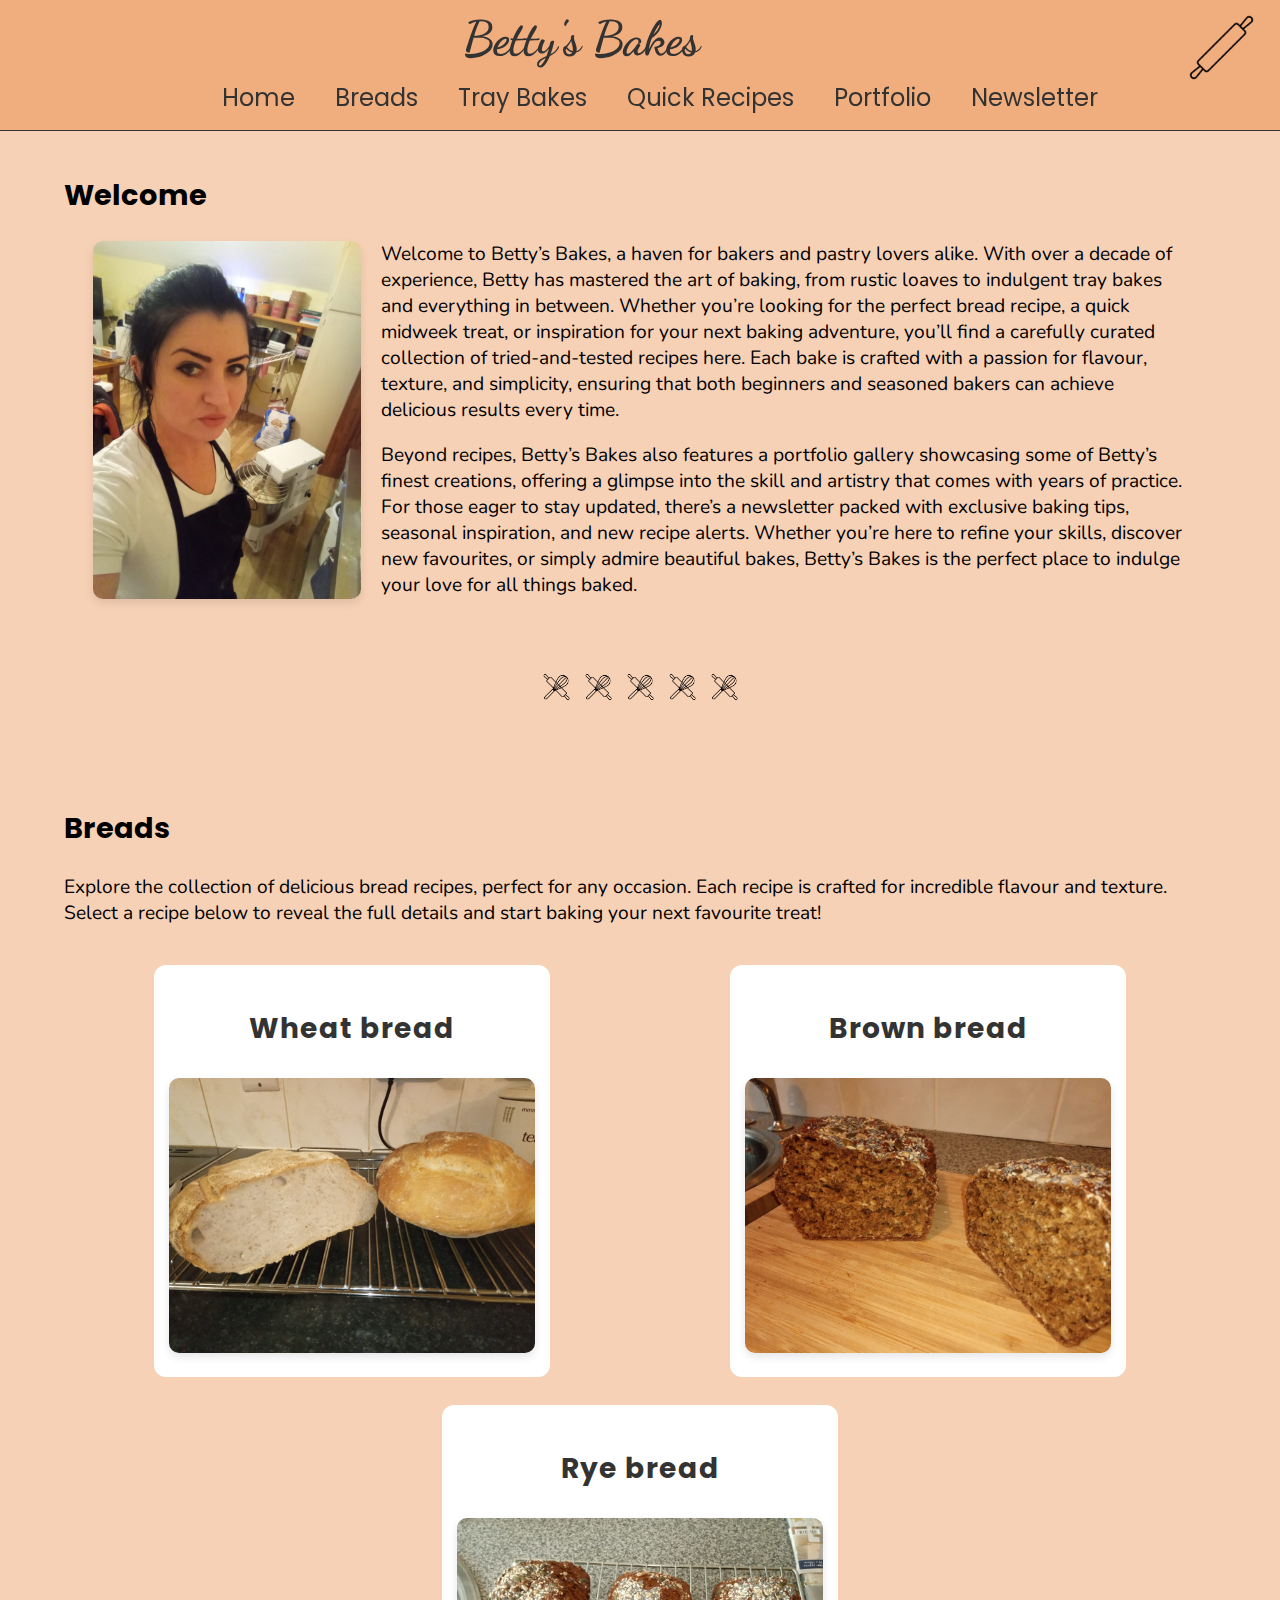
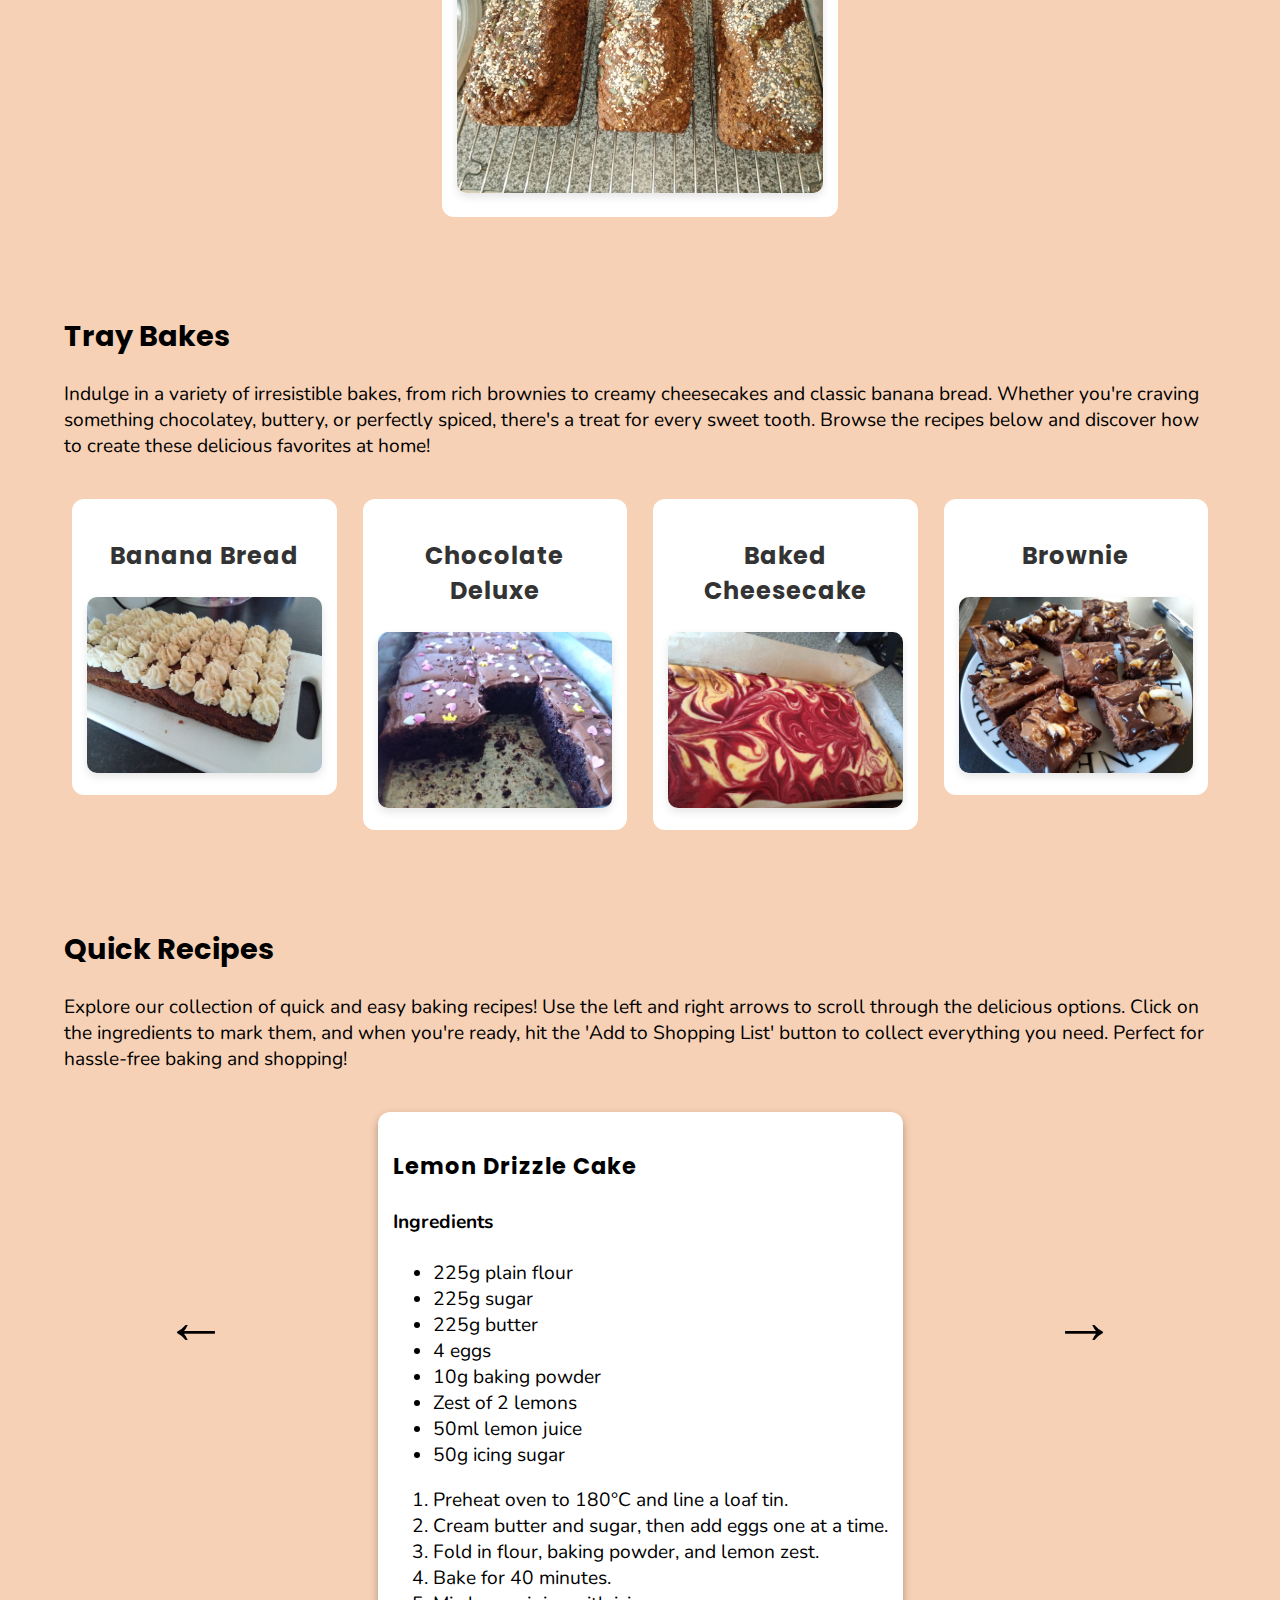
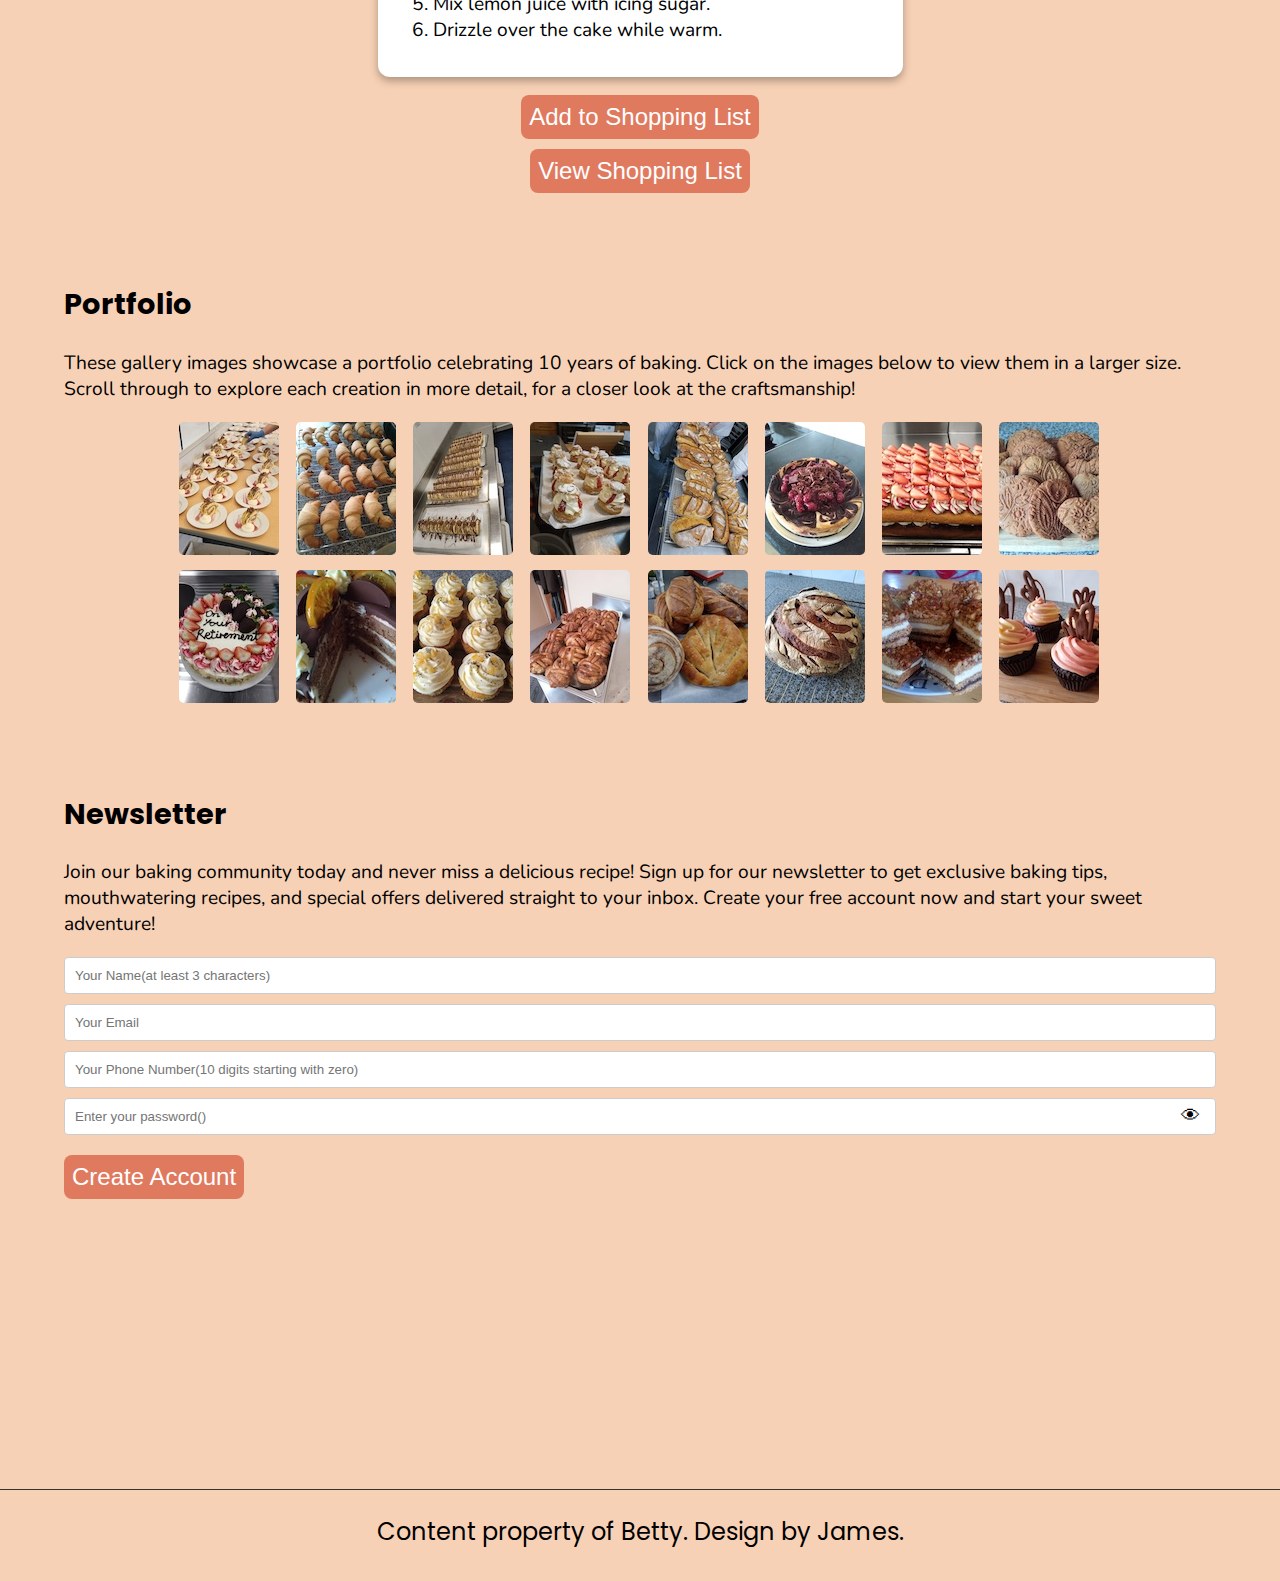
==== commit cd06f68f: "added aria tags and alt text for images" ====
--- a/index.html
+++ b/index.html
@@ -13,7 +13,7 @@
 <body>
     <div id="wrapper">
         <header>
-            <div id="hamburger-icon" onclick="myFunction(this)">
+            <div id="hamburger-icon" onclick="myFunction(this)" aria-label="Toggle navigation menu">
                 <div class="bar1"></div>
                 <div class="bar2"></div>
                 <div class="bar3"></div>
@@ -23,25 +23,25 @@
                     Betty's Bakes
                 </h1>
             </div>
-            <div id="header-logo">
-                <div class="slideshow-container">
-                    <div class="mySlides fade">
-                        <img src="./Images/Slideshow/Picture_1.png" style="width:100%">
-                    </div>
-                    <div class="mySlides fade">
-                        <img src="./Images/Slideshow/Picture_2.png" style="width:100%">
-                    </div>
-                    <div class="mySlides fade">
-                        <img src="./Images/Slideshow/Picture_3.png" style="width:100%">
-                    </div>
-                    <div class="mySlides fade">
-                        <img src="./Images/Slideshow/Picture_4.png" style="width:100%">
-                    </div>
-                    <div class="mySlides fade">
-                        <img src="./Images/Slideshow/Picture_5.png" style="width:100%">
-                    </div>
-                    <div class="mySlides fade">
-                        <img src="./Images/Slideshow/Picture_6.png" style="width:100%">
+            <div id="header-logo" aria-label="Slideshow of baking items">
+                <div class="slideshow-container" role="region" aria-live="polite">
+                    <div class="mySlides fade" role="img" aria-label="Baked item image 1">
+                        <img src="./Images/Slideshow/Picture_1.png" style="width:100%" alt="Baked item">
+                    </div>
+                    <div class="mySlides fade" role="img" aria-label="Baked item image 2">
+                        <img src="./Images/Slideshow/Picture_2.png" style="width:100%" alt="Baked item">
+                    </div>
+                    <div class="mySlides fade" role="img" aria-label="Baked item image 3">
+                        <img src="./Images/Slideshow/Picture_3.png" style="width:100%" alt="Baked item">
+                    </div>
+                    <div class="mySlides fade" role="img" aria-label="Baked item image 4">
+                        <img src="./Images/Slideshow/Picture_4.png" style="width:100%" alt="Baked item">
+                    </div>
+                    <div class="mySlides fade" role="img" aria-label="Baked item image 5">
+                        <img src="./Images/Slideshow/Picture_5.png" style="width:100%" alt="Baked item">
+                    </div>
+                    <div class="mySlides fade" role="img" aria-label="Baked item image 6">
+                        <img src="./Images/Slideshow/Picture_6.png" style="width:100%" alt="Baked item">
                     </div>
                 </div>
                 
@@ -55,15 +55,15 @@
             <a href="#portfolio">Portfolio</a>
             <a href="#newsletter">Newsletter</a>
         </nav>
-        <div id="skiplink"><a tabindex="1" href="#main-content">
+        <div id="skiplink"><a tabindex="1" href="#main-content" aria-label="Skip to main content"></a>>
             Skip to main content</a>
         </div>
         <main>
-            <section id="home">
+            <section id="home" aria-labelledby="main-content">
                 <h2 id="main-content" tabindex="0">Welcome</h2>
                 <div id="welcome-container">
                     <div id="baker">
-                        <img id="baker-photo" src="./Images/Welcome/betty.jpeg">
+                        <img id="baker-photo" src="./Images/Welcome/betty.jpeg" alt="Photo of Betty, the baker">
                     </div>
                     <div id="welcome-content">
                         <p id="first-par">
@@ -95,7 +95,7 @@
                     <img class="divider-image" src="./Images/Logos/header-logo.png" alt="Logo">
                 </div>
             </section>
-            <section id="breads">
+            <section id="breads" aria-labelledby="breads-heading">
                 <h2 tabindex="0">Breads</h2>
                     <p>
                         Explore the collection of delicious bread recipes, 
@@ -105,23 +105,23 @@
                         your next favourite treat!
                     </p>
                     <div id="bread-container">
-                    <div class="bread-recipe" tabindex="0">
+                    <div class="bread-recipe" tabindex="0" role="button" aria-label="View Wheat Bread recipe">
                         <h3>Wheat bread</h3>
-                        <img class="bread-photo" src="./Images/Breads/bread_1.jpeg">
-                    </div>
-                    <div class="bread-recipe" tabindex="0">
+                        <img class="bread-photo" src="./Images/Breads/bread_1.jpeg" alt="Wheat bread">
+                    </div>
+                    <div class="bread-recipe" tabindex="0" role="button" aria-label="View Brown Bread recipe">
                         <h3>Brown bread</h3>
-                        <img class="bread-photo" src="./Images/Breads/bread_2.jpeg">
-                    </div>
-                    <div class="bread-recipe" tabindex="0">
+                        <img class="bread-photo" src="./Images/Breads/bread_2.jpeg" alt="Brown bread">
+                    </div>
+                    <div class="bread-recipe" tabindex="0" role="button" aria-label="View Rye Bread recipe">
                         <h3>Rye bread</h3>
-                        <img class="bread-photo" src="./Images/Breads/bread_3.jpeg">
+                        <img class="bread-photo" src="./Images/Breads/bread_3.jpeg" alt="Rye bread">
                     </div>
                 </div>
                       
                       
             </section>
-            <section id="tray-bakes">
+            <section id="tray-bakes" aria-labelledby="tray-bakes-heading">
                 <h2 tabindex="0">Tray Bakes</h2>
                 <p>
                     Indulge in a variety of irresistible bakes, from rich brownies 
@@ -131,49 +131,50 @@
                     how to create these delicious favorites at home!
                 </p>
                 <div id="tray-container">
-                    <a href="./banana.html"><div class="tray-recipe">
+                    <a href="./banana.html" aria-label="View Banana Bread recipe"><div class="tray-recipe">
                         <h3>Banana Bread</h3>
-                        <img class="tray-photo" src="./Images/Traybakes/tray_1.jpeg">
+                        <img class="tray-photo" src="./Images/Traybakes/tray_1.jpeg" alt="Banana Bread">
                     </div>
                     </a>
-                    <a href="./chocolate.html"><div class="tray-recipe">
+                    <a href="./chocolate.html" aria-label="View Chocolate Deluxe recipe"><div class="tray-recipe">
                         <h3>Chocolate Deluxe</h3>
-                        <img class="tray-photo" src="./Images/Traybakes/tray_2.jpeg">
+                        <img class="tray-photo" src="./Images/Traybakes/tray_2.jpeg" alt="Chocolate Deluxe">
                     </div>
                     </a>
-                    <a href="./cheesecake.html"><div class="tray-recipe">
+                    <a href="./cheesecake.html" aria-label="View Baked Cheesecake recipe"><div class="tray-recipe">
                         <h3>Baked Cheesecake</h3>
-                       <img class="tray-photo" src="./Images/Traybakes/tray_3.jpeg"> 
+                       <img class="tray-photo" src="./Images/Traybakes/tray_3.jpeg" alt="Baked Cheesecake"> 
                     </div>
                     </a>
-                    <a href="./brownie.html"><div class="tray-recipe">
+                    <a href="./brownie.html" aria-label="View Brownie recipe"><div class="tray-recipe">
                         <h3>Brownie</h3>
-                       <img class="tray-photo" src="./Images/Traybakes/tray_4.jpeg"> 
+                       <img class="tray-photo" src="./Images/Traybakes/tray_4.jpeg" alt="Brownie"> 
                     </div>
                     </a>
                 </div>
             </section>
-            <section id="quick-recipes">
+            <section id="quick-recipes" aria-labelledby="quick-recipes-heading">
                 <h2 tabindex="0">Quick Recipes</h2> 
                 <p>Explore our collection of quick and easy baking recipes! 
                     Use the left and right arrows to scroll through the delicious 
                     options. Click on the ingredients to mark them, and when you're 
                     ready, hit the 'Add to Shopping List' button to collect everything 
                     you need. Perfect for hassle-free baking and shopping!</p>
-                <span class="previous" tabindex="0">&larr;</span>
+                <span class="previous" tabindex="0" role="button" aria-label="Scroll left">&larr;</span>
+                <span class="next" tabindex="0" role="button" aria-label="Scroll right">&rarr;</span>
                 <div id="quick-container">
                     <div class="quick-recipes">
                         <h3>Lemon Drizzle Cake</h3>
                             <h4>Ingredients</h4>
                             <ul>
-                                <li>225g plain flour</li>
-                                <li>225g sugar</li>
-                                <li>225g butter</li>
-                                <li>4 eggs</li>
-                                <li>10g baking powder</li>
-                                <li>Zest of 2 lemons</li>
-                                <li>50ml lemon juice</li>
-                                <li>50g icing sugar</li>
+                                <li tabindex="0">225g plain flour</li>
+                                <li tabindex="0">225g sugar</li>
+                                <li tabindex="0">225g butter</li>
+                                <li tabindex="0">4 eggs</li>
+                                <li tabindex="0">10g baking powder</li>
+                                <li tabindex="0">Zest of 2 lemons</li>
+                                <li tabindex="0">50ml lemon juice</li>
+                                <li tabindex="0">50g icing sugar</li>
                             </ul>
                             <ol>
                                 <li>Preheat oven to 180°C and line a loaf tin.</li>
@@ -188,13 +189,13 @@
                         <h3>Carrot Cake</h3>
                             <h4>Ingredients</h4>    
                             <ul>
-                                <li>250g plain flour</li>
-                                <li>200g sugar</li>
-                                <li>200ml vegetable oil</li>
-                                <li>3 eggs</li>
-                                <li>5g cinnamon</li>
-                                <li>5g baking soda</li>
-                                <li>200g grated carrots</li>
+                                <li tabindex="0">250g plain flour</li>
+                                <li tabindex="0">200g sugar</li>
+                                <li tabindex="0">200ml vegetable oil</li>
+                                <li tabindex="0">3 eggs</li>
+                                <li tabindex="0">5g cinnamon</li>
+                                <li tabindex="0">5g baking soda</li>
+                                <li tabindex="0">200g grated carrots</li>
                             </ul>
                             <h4>Instructions</h4>
                             <ol>
@@ -209,11 +210,11 @@
                         <h3>Apple Crumble</h3>
                             <h4>Ingredients</h4>
                             <ul>
-                                <li>4 apples, peeled and sliced</li>
-                                <li>200g plain flour</li>
-                                <li>100g butter</li>
-                                <li>100g sugar</li>
-                                <li>5g cinnamon</li>
+                                <li tabindex="0">4 apples, peeled and sliced</li>
+                                <li tabindex="0">200g plain flour</li>
+                                <li tabindex="0">100g butter</li>
+                                <li tabindex="0">100g sugar</li>
+                                <li tabindex="0">5g cinnamon</li>
                             </ul>
                             <h4>Instructions</h4>
                             <ol>
@@ -228,9 +229,9 @@
                         <h3>Shortbread Cookies</h3>
                             <h4>Ingredients</h4>
                             <ul>
-                                <li>300g plain flour</li>
-                                <li>200g butter</li>
-                                <li>100g sugar</li>
+                                <li tabindex="0">300g plain flour</li>
+                                <li tabindex="0">200g butter</li>
+                                <li tabindex="0">100g sugar</li>
                             </ul>
                             <h4>Instructions</h4>
                             <ol>
@@ -245,13 +246,13 @@
                         <h3>Vanilla Cupcakes</h3>
                             <h4>Ingredients</h4>
                             <ul>
-                                <li>200g plain flour</li>
-                                <li>200g sugar</li>
-                                <li>200g butter</li>
-                                <li>4 eggs</li>
-                                <li>10g baking powder</li>
-                                <li>5g vanilla extract</li>
-                                <li>50ml milk</li>
+                                <li tabindex="0">200g plain flour</li>
+                                <li tabindex="0">200g sugar</li>
+                                <li tabindex="0">200g butter</li>
+                                <li tabindex="0">4 eggs</li>
+                                <li tabindex="0">10g baking powder</li>
+                                <li tabindex="0">5g vanilla extract</li>
+                                <li tabindex="0">50ml milk</li>
                             </ul>
                             <h4>Instructions</h4>
                             <ol>
@@ -267,13 +268,13 @@
                         <h3>Vanilla Sponge Cake</h3>
                             <h4>Ingredients</h4>
                             <ul>
-                                <li>200g plain flour</li>
-                                <li>200g sugar</li>
-                                <li>200g butter</li>
-                                <li>4 eggs</li>
-                                <li>10g baking powder</li>
-                                <li>5g vanilla extract</li>
-                                <li>50ml milk</li>
+                                <li tabindex="0">200g plain flour</li>
+                                <li tabindex="0">200g sugar</li>
+                                <li tabindex="0">200g butter</li>
+                                <li tabindex="0">4 eggs</li>
+                                <li tabindex="0">10g baking powder</li>
+                                <li tabindex="0">5g vanilla extract</li>
+                                <li tabindex="0">50ml milk</li>
                             </ul>
                             <h4>Instructions</h4>
                             <ol>
@@ -286,10 +287,10 @@
                                 <li>Cool before serving.</li>
                             </ol>
                     </div>
-                    <button id="add-to-shopping-list">Add to Shopping List</button>
+                    <button id="add-to-shopping-list" aria-label="Add selected items to shopping list">Add to Shopping List</button>
                     <button id="view-shopping-list">View Shopping List</button>
                 </div>
-                <div id="shopping-list">
+                <div id="shopping-list" role="dialog" aria-labelledby="shopping-list-title">
                     <div id="printing-list"><h2>Your Shopping List</h2>
                     <ul id="shopping-items">
 
@@ -297,9 +298,8 @@
                     </div>
                     <button id="clear-shopping-list">Clear List</button>
                     <button id="close-shopping-list">Close List</button>
-                    <button id="print">Print</button>
-                </div>
-                <span class="next" tabindex="0">&rarr;</span>
+                    <button id="print" aria-label="Print shopping list">Print</button>
+                </div>
                 
                 <script src="./quick.js"></script>
             </section>
@@ -309,22 +309,22 @@
                     celebrating 10 years of baking. Click on the images below to view them in a larger size. 
                     Scroll through to explore each creation in more detail, for a closer look at the craftsmanship!</p>
                 <div class="thumbnails">
-                    <img class="thumb" src="./Images/Thumbnails/thumb_01.jpeg" alt="./Images/Full_Images/full_01.jpeg">
-                    <img class="thumb" src="./Images/Thumbnails/thumb_02.jpeg" alt="./Images/Full_Images/full_02.jpeg">
-                    <img class="thumb" src="./Images/Thumbnails/thumb_03.jpeg" alt="./Images/Full_Images/full_03.jpeg">
-                    <img class="thumb" src="./Images/Thumbnails/thumb_04.jpeg" alt="./Images/Full_Images/full_04.jpeg">
-                    <img class="thumb" src="./Images/Thumbnails/thumb_05.jpeg" alt="./Images/Full_Images/full_05.jpeg">
-                    <img class="thumb" src="./Images/Thumbnails/thumb_06.jpeg" alt="./Images/Full_Images/full_06.jpeg">
-                    <img class="thumb" src="./Images/Thumbnails/thumb_07.jpeg" alt="./Images/Full_Images/full_07.jpeg">
-                    <img class="thumb" src="./Images/Thumbnails/thumb_08.jpeg" alt="./Images/Full_Images/full_08.jpeg">
-                    <img class="thumb" src="./Images/Thumbnails/thumb_09.jpeg" alt="./Images/Full_Images/full_09.jpeg">
-                    <img class="thumb" src="./Images/Thumbnails/thumb_10.jpeg" alt="./Images/Full_Images/full_10.jpeg">
-                    <img class="thumb" src="./Images/Thumbnails/thumb_11.jpeg" alt="./Images/Full_Images/full_11.jpeg">
-                    <img class="thumb" src="./Images/Thumbnails/thumb_12.jpeg" alt="./Images/Full_Images/full_12.jpeg">
-                    <img class="thumb" src="./Images/Thumbnails/thumb_13.jpeg" alt="./Images/Full_Images/full_13.jpeg">
-                    <img class="thumb" src="./Images/Thumbnails/thumb_14.jpeg" alt="./Images/Full_Images/full_14.jpeg">
-                    <img class="thumb" src="./Images/Thumbnails/thumb_15.jpeg" alt="./Images/Full_Images/full_15.jpeg">
-                    <img class="thumb" src="./Images/Thumbnails/thumb_16.jpeg" alt="./Images/Full_Images/full_16.jpeg">
+                    <img class="thumb" src="./Images/Thumbnails/thumb_01.jpeg" alt="Swiss Rolls" data-full="./Images/Full_Images/full_01.jpeg" tabindex="0">
+                    <img class="thumb" src="./Images/Thumbnails/thumb_02.jpeg" alt="Croissant" data-full="./Images/Full_Images/full_02.jpeg" tabindex="0">
+                    <img class="thumb" src="./Images/Thumbnails/thumb_03.jpeg" alt="Swiss Roll" data-full="./Images/Full_Images/full_03.jpeg" tabindex="0">
+                    <img class="thumb" src="./Images/Thumbnails/thumb_04.jpeg" alt="Cream Buns" data-full="./Images/Full_Images/full_04.jpeg" tabindex="0">
+                    <img class="thumb" src="./Images/Thumbnails/thumb_05.jpeg" alt="Breads" data-full="./Images/Full_Images/full_05.jpeg" tabindex="0">
+                    <img class="thumb" src="./Images/Thumbnails/thumb_06.jpeg" alt="Cheesecake" data-full="./Images/Full_Images/full_06.jpeg" tabindex="0">
+                    <img class="thumb" src="./Images/Thumbnails/thumb_07.jpeg" alt="Sponge Cake" data-full="./Images/Full_Images/full_07.jpeg" tabindex="0">
+                    <img class="thumb" src="./Images/Thumbnails/thumb_08.jpeg" alt="Ginger Biscuits" data-full="./Images/Full_Images/full_08.jpeg" tabindex="0">
+                    <img class="thumb" src="./Images/Thumbnails/thumb_09.jpeg" alt="Sponge Cake" data-full="./Images/Full_Images/full_09.jpeg" tabindex="0">
+                    <img class="thumb" src="./Images/Thumbnails/thumb_10.jpeg" alt="Layered Cake" data-full="./Images/Full_Images/full_10.jpeg" tabindex="0">
+                    <img class="thumb" src="./Images/Thumbnails/thumb_11.jpeg" alt="Cupcakes" data-full="./Images/Full_Images/full_11.jpeg" tabindex="0">
+                    <img class="thumb" src="./Images/Thumbnails/thumb_12.jpeg" alt="Cinnamon Baskets" data-full="./Images/Full_Images/full_12.jpeg" tabindex="0">
+                    <img class="thumb" src="./Images/Thumbnails/thumb_13.jpeg" alt="Breads" data-full="./Images/Full_Images/full_13.jpeg" tabindex="0">
+                    <img class="thumb" src="./Images/Thumbnails/thumb_14.jpeg" alt="Sourdough" data-full="./Images/Full_Images/full_14.jpeg" tabindex="0">
+                    <img class="thumb" src="./Images/Thumbnails/thumb_15.jpeg" alt="Traybake" data-full="./Images/Full_Images/full_15.jpeg" tabindex="0">
+                    <img class="thumb" src="./Images/Thumbnails/thumb_16.jpeg" alt="Muffins" data-full="./Images/Full_Images/full_16.jpeg" tabindex="0">
                 </div>
                 <div class="gallery" id="gallery">
                     <span class="close">&#10006;</span>
@@ -334,7 +334,7 @@
                 </div>
             </section>
             <script src="./gallery.js"></script>
-            <section id="newsletter">
+            <section id="newsletter" aria-labelledby="newsletter-heading">
                     
                     <h2 tabindex="0">Newsletter</h2>
                     <p>Join our baking community today and never miss a delicious recipe! Sign up for our 
@@ -355,7 +355,7 @@
             </section>
             <script src="./form.js"></script>
         </main>
-        <footer tabindex="0">
+        <footer tabindex="0" aria-label="footer">
             <p>Content property of Betty. Design by James.</p>
         </footer>
     </div>
--- a/style.css
+++ b/style.css
@@ -23,7 +23,7 @@
 #header-logo{
     text-align: center;
     flex: 2;
-    margin-top: 20px;
+    margin-top: 10px;
 }
 #header-content{
     color: #333333;
@@ -105,7 +105,7 @@
     color: white;
 }
 section{
-    margin-bottom: 150px;
+    margin-bottom: 90px;
 }
 #skiplink a {
     padding: 6px;
@@ -349,6 +349,7 @@
     top: 50px;
     right: 50px;
     color: #ffffff;
+    font-size: 3rem;
 }
 .left{
     cursor: pointer;
@@ -450,3 +451,130 @@
 #first-par{
     margin-top: 0;
 }
+#section-divider{
+    display: flex;
+    height: 60px;
+    width: 100%;
+    gap: 10px;
+    justify-content: center;
+    align-items: center;
+    margin-top: 40px;
+}
+.divider-image{
+    max-height: 30px;
+    width: auto;
+}
+.slideshow-container {
+max-width: 75px;
+position: relative;
+margin: auto;
+}
+.active {
+background-color: #717171;
+}
+.fade {
+animation-name: fade;
+animation-duration: 1.5s;
+}
+@keyframes fade {
+from {opacity: .4} 
+to {opacity: 1}
+}
+@media screen and (min-width: 768px) {
+    header { grid-area: header; }
+    nav { grid-area: nav; }
+    main { grid-area: main;}
+    footer { grid-area: footer; }
+    #wrapper { display: grid;
+    grid-template: 
+    "header"
+    "nav"
+    "main"
+    "aside"
+    "footer"
+    }
+    nav{
+        min-height: 50px;
+        height: auto;
+        width: 100%;
+        position: fixed;
+        top: 80px;
+        padding-top: 0;
+        padding-bottom: 0;
+        left: 0;
+        border-right: none;
+        border-bottom: 1px solid #333333;
+        background-color: #f0ad7d;
+        text-align: center;
+        display: flex;
+        justify-content: center;
+        flex-direction: row;
+       
+    }
+    nav a{
+        padding-bottom: 0;
+    }
+    main{
+        margin-top: 120px;
+        width: 90%;
+        margin-left: auto;
+        margin-right: auto;
+    }
+    html{
+        scroll-behavior: smooth;
+        scroll-padding-top: 140px;
+    }
+    #hamburger-icon{
+        display: none;
+    }
+    nav a{
+        margin-left: 20px;
+        margin-right: 20px;
+        font-size: 1.5rem;
+    }
+    #eye{
+        right: 80px; 
+    }
+    #header-logo{
+        flex: 1;
+    }
+    #header-content{
+        flex: 10;
+    }
+    #header-content h1{
+        font-size: 3rem;
+    }
+    .previous{
+        left: 100px;
+    }
+    .next{
+        right: 100px;
+    }
+    .previous, .next {
+        font-size: 4rem;
+        cursor: pointer;
+        position: absolute;
+        top: 350px;
+    }
+    .quick-recipes{
+        max-width: 75%;
+    }
+    .left{
+        top: 50%;
+        left: 10%;
+        font-size: 4rem;
+    }
+    .right{
+        top: 50%;
+        right: 10%;
+        font-size: 4rem;
+    }
+    .close{
+        font-size: 4rem;
+    }
+    .gallery img {
+        max-width: 90%;
+    }
+}
+
+  
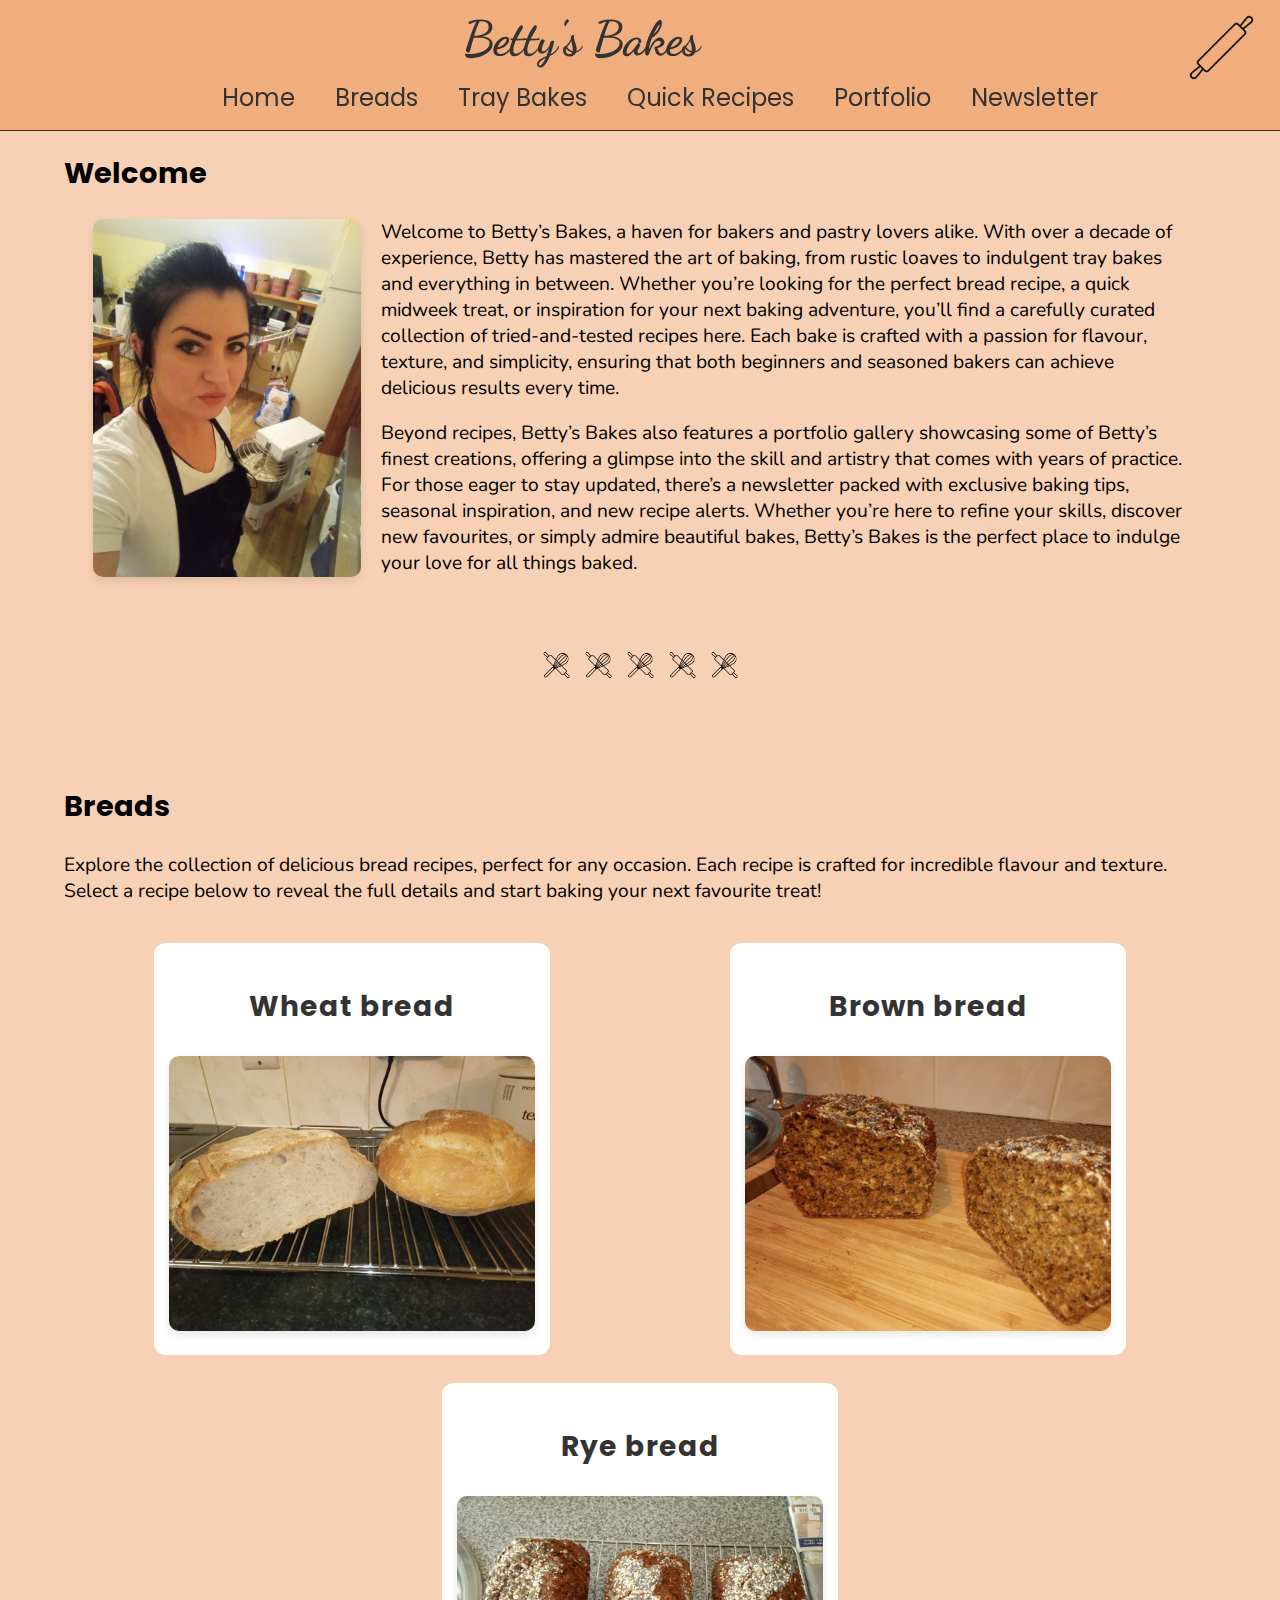
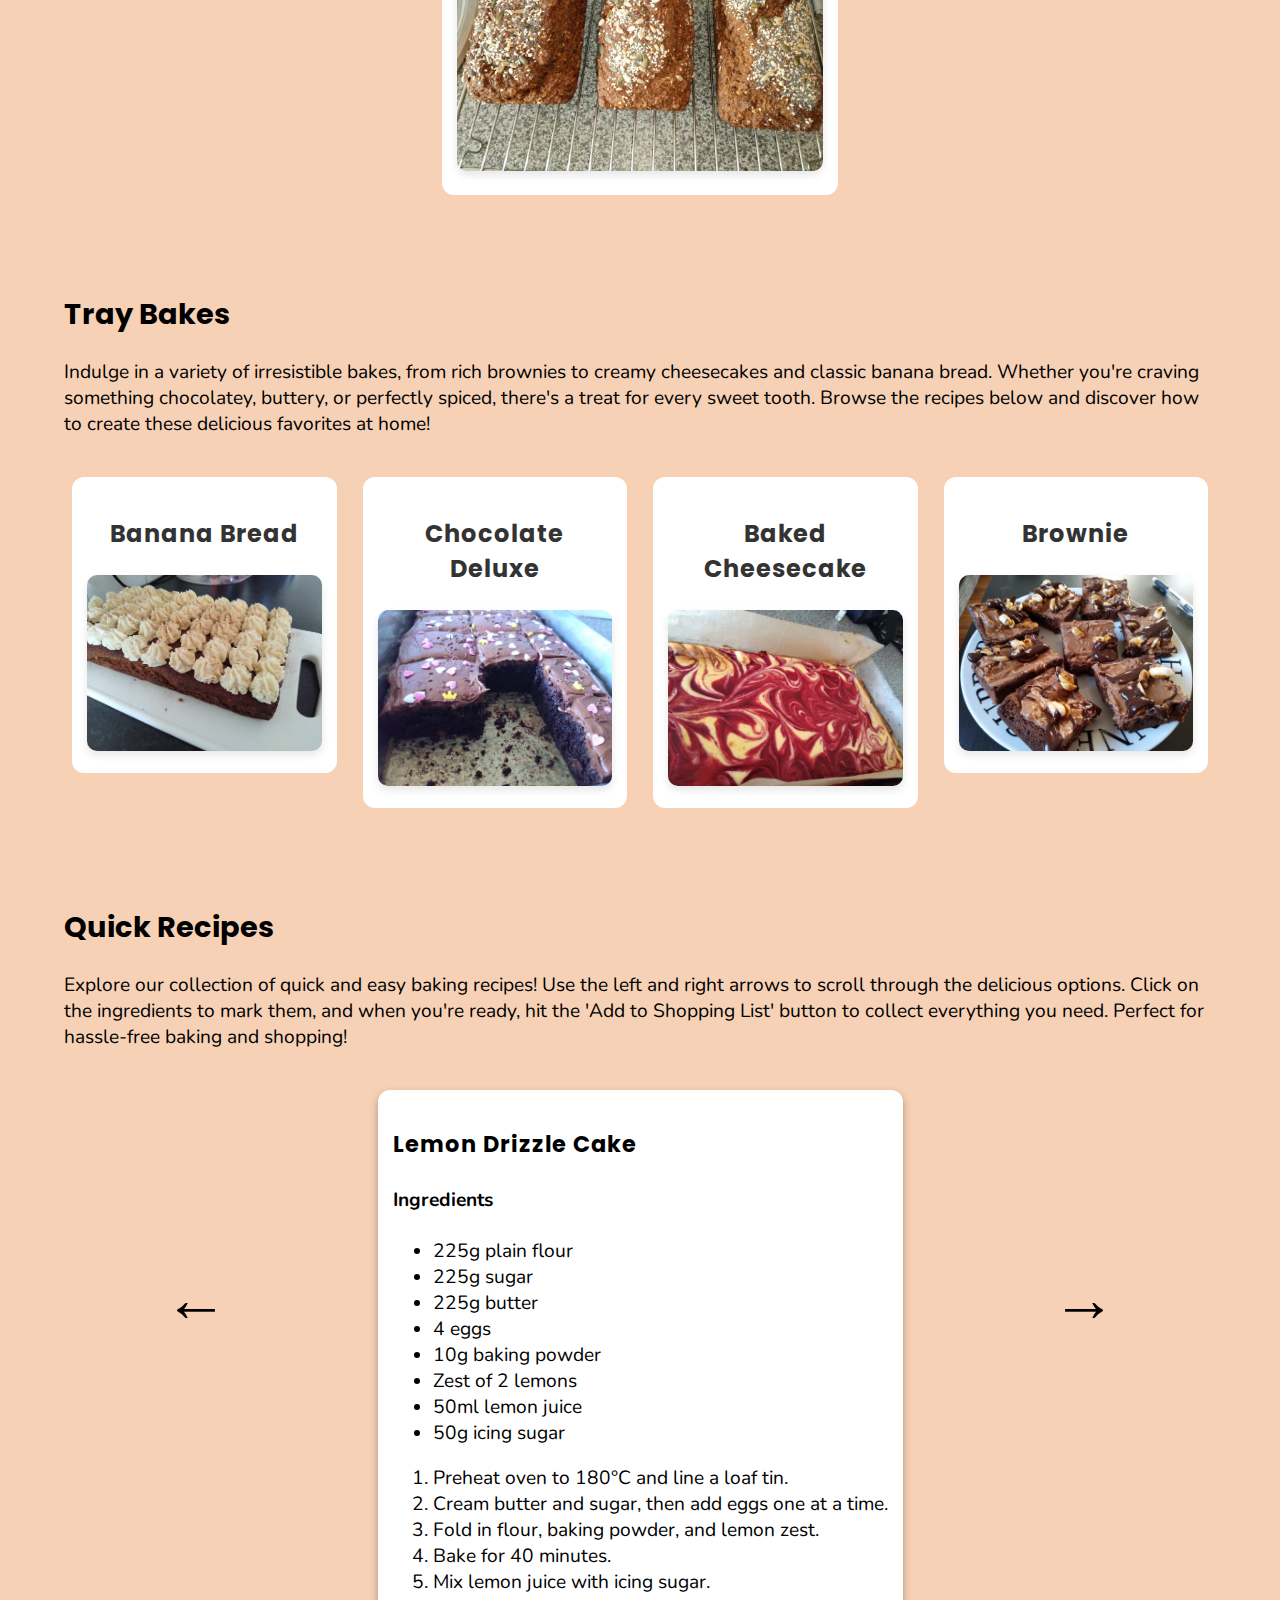
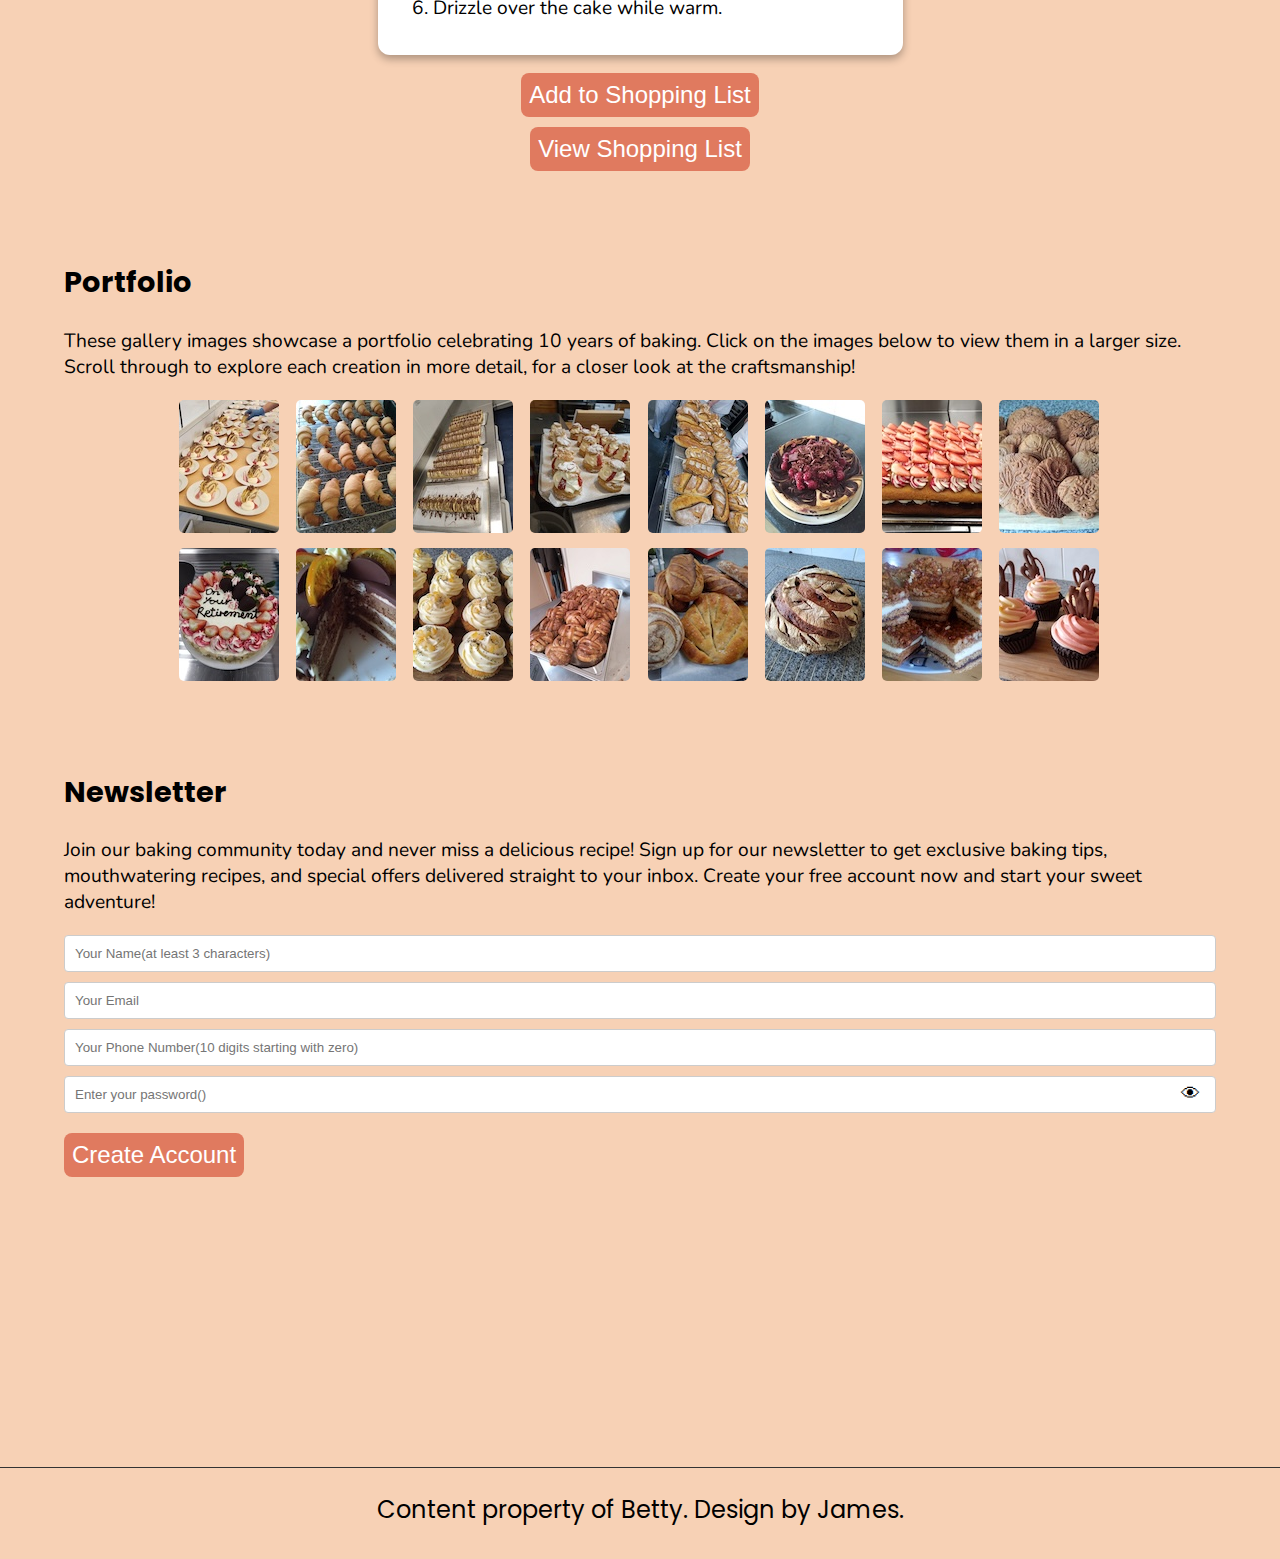
==== commit dbda6dd6: "skiplink bug fix" ====
--- a/index.html
+++ b/index.html
@@ -3,13 +3,17 @@
 <head>
     <meta charset="UTF-8">
     <meta name="viewport" content="width=device-width, initial-scale=1.0">
+    <meta name="description" content="Betty's Bakes offers a wide variety of delicious and easy-to-follow baking recipes, 
+    from breads to tray bakes, perfect for every occasion. Discover expert tips, seasonal baking inspiration, and Betty's 
+    portfolio of handcrafted creations. Join our community of baking enthusiasts!">
+
     <title>Betty's Bakes</title>
     <link href="./style.css" rel="stylesheet">
     <link href="https://fonts.googleapis.com/css2?family=Poppins:wght@400;700&display=swap" rel="stylesheet">
     <link href="https://fonts.googleapis.com/css2?family=Dancing+Script:wght@400;700&display=swap" rel="stylesheet">
     <link href="https://fonts.googleapis.com/css2?family=Nunito:wght@300;400;600;700&display=swap" rel="stylesheet">
 
-</head>
+</head> 
 <body>
     <div id="wrapper">
         <header>
@@ -55,7 +59,7 @@
             <a href="#portfolio">Portfolio</a>
             <a href="#newsletter">Newsletter</a>
         </nav>
-        <div id="skiplink"><a tabindex="1" href="#main-content" aria-label="Skip to main content"></a>>
+        <div id="skiplink"><a tabindex="1" href="#main-content" aria-label="Skip to main content"a>
             Skip to main content</a>
         </div>
         <main>
--- a/style.css
+++ b/style.css
@@ -24,6 +24,7 @@
     text-align: center;
     flex: 2;
     margin-top: 10px;
+    overflow:hidden;
 }
 #header-content{
     color: #333333;
@@ -118,7 +119,6 @@
     border-bottom-right-radius: 8px;
     font-weight: bold;
     font-family: 'Poppins', sans-serif;
-
     font-size: 1.2rem;
 }
 #skiplink a:focus {
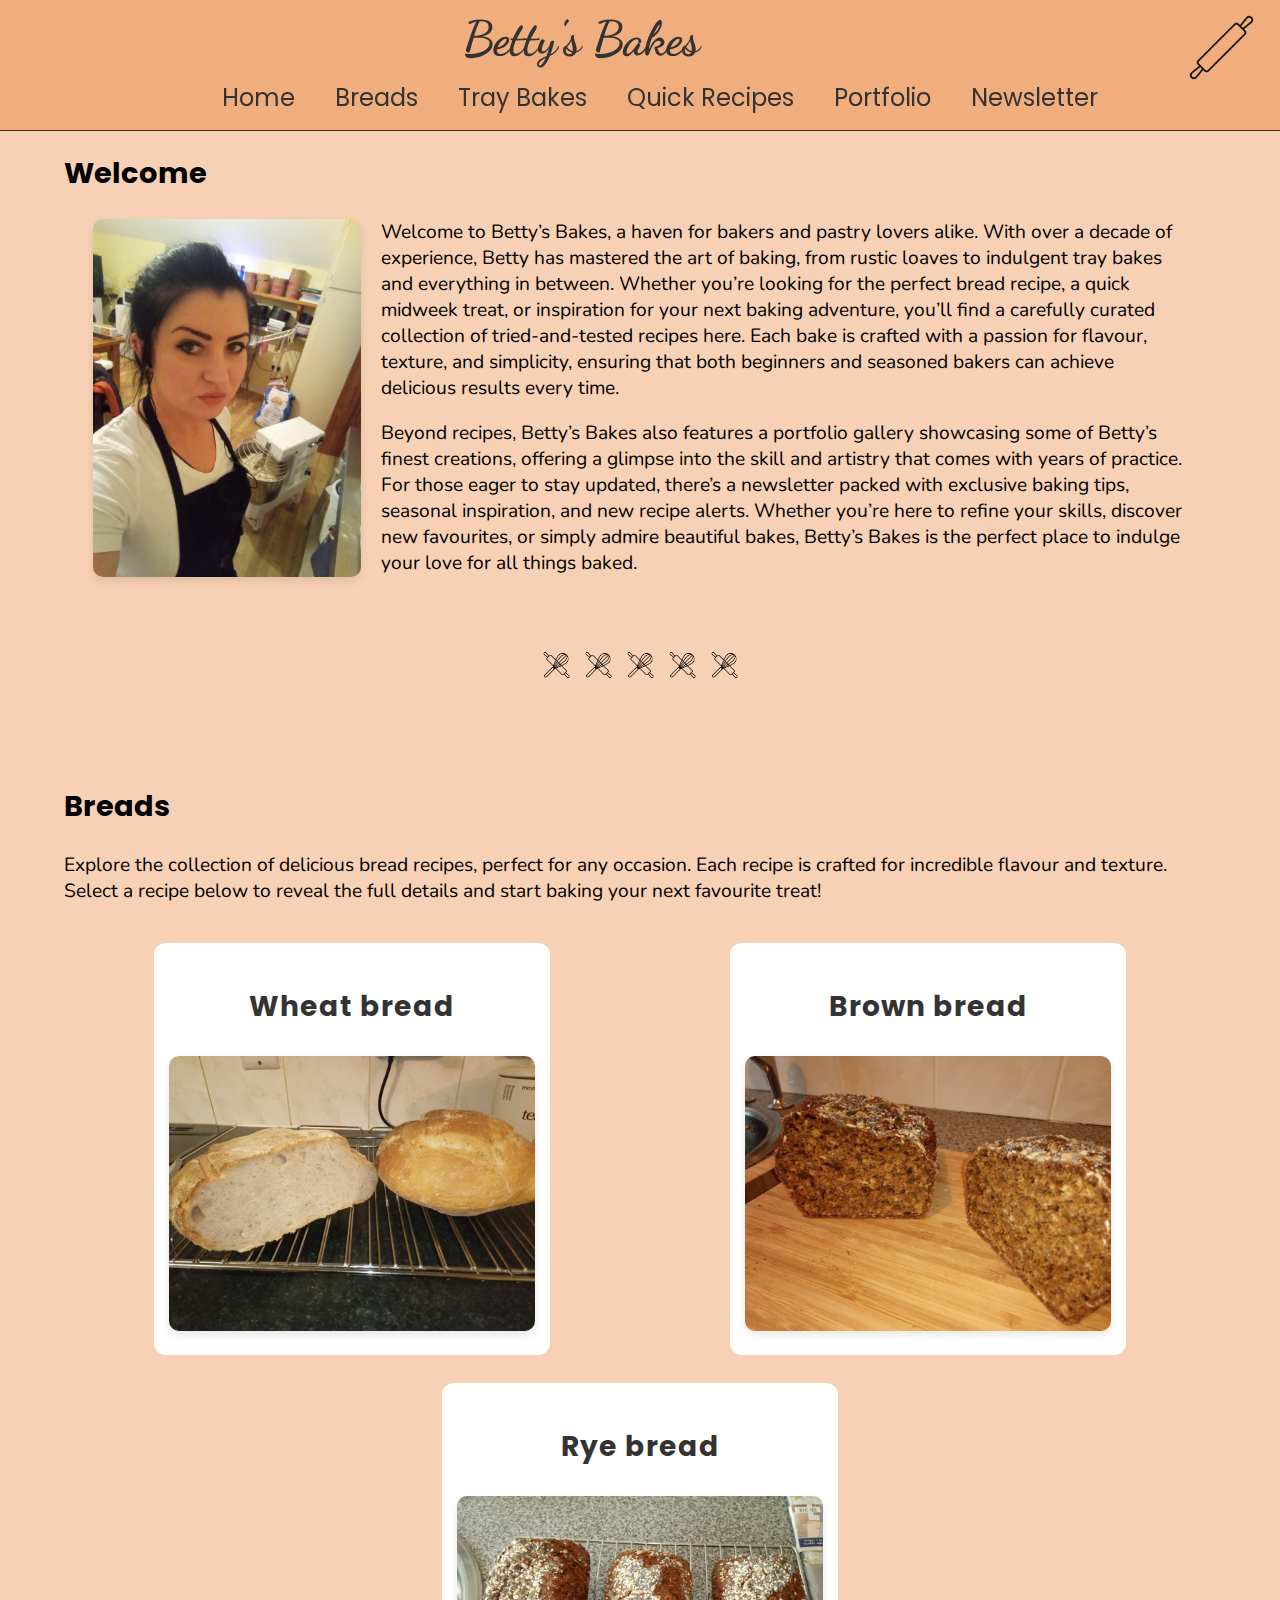
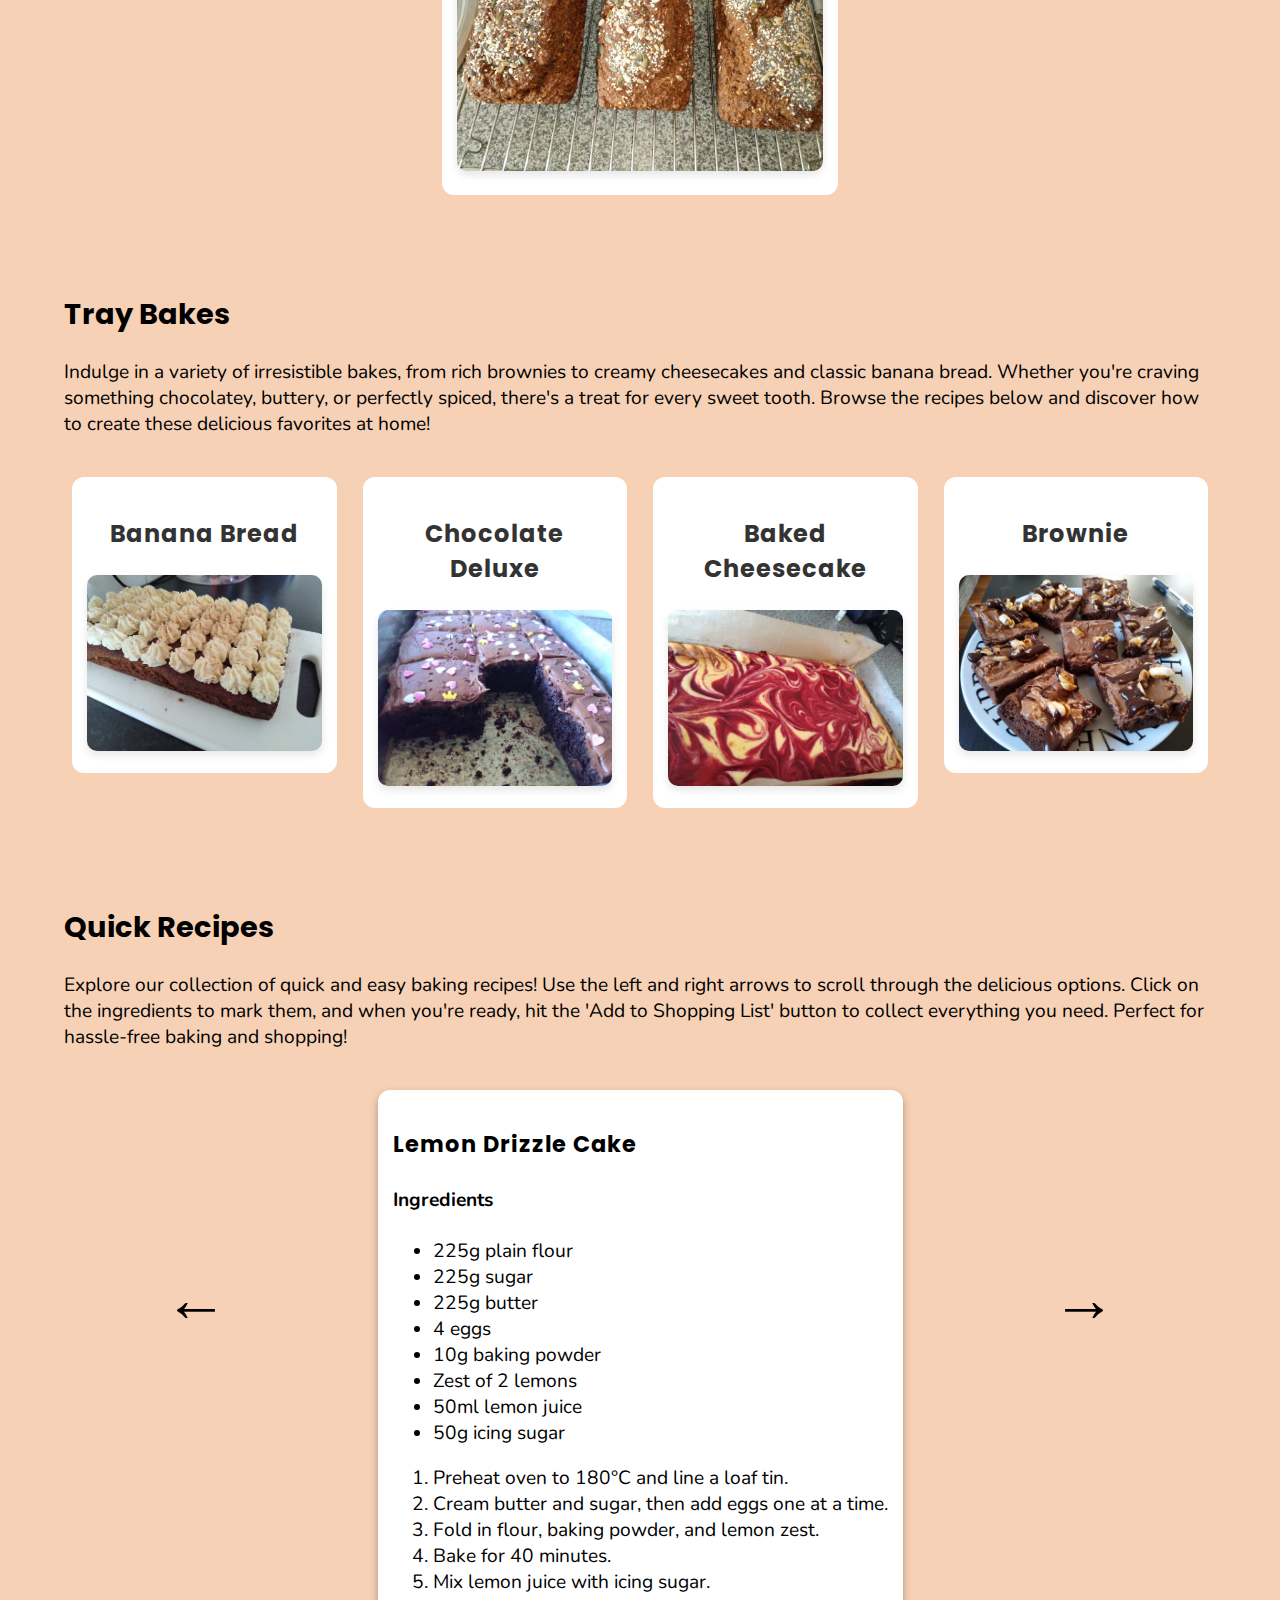
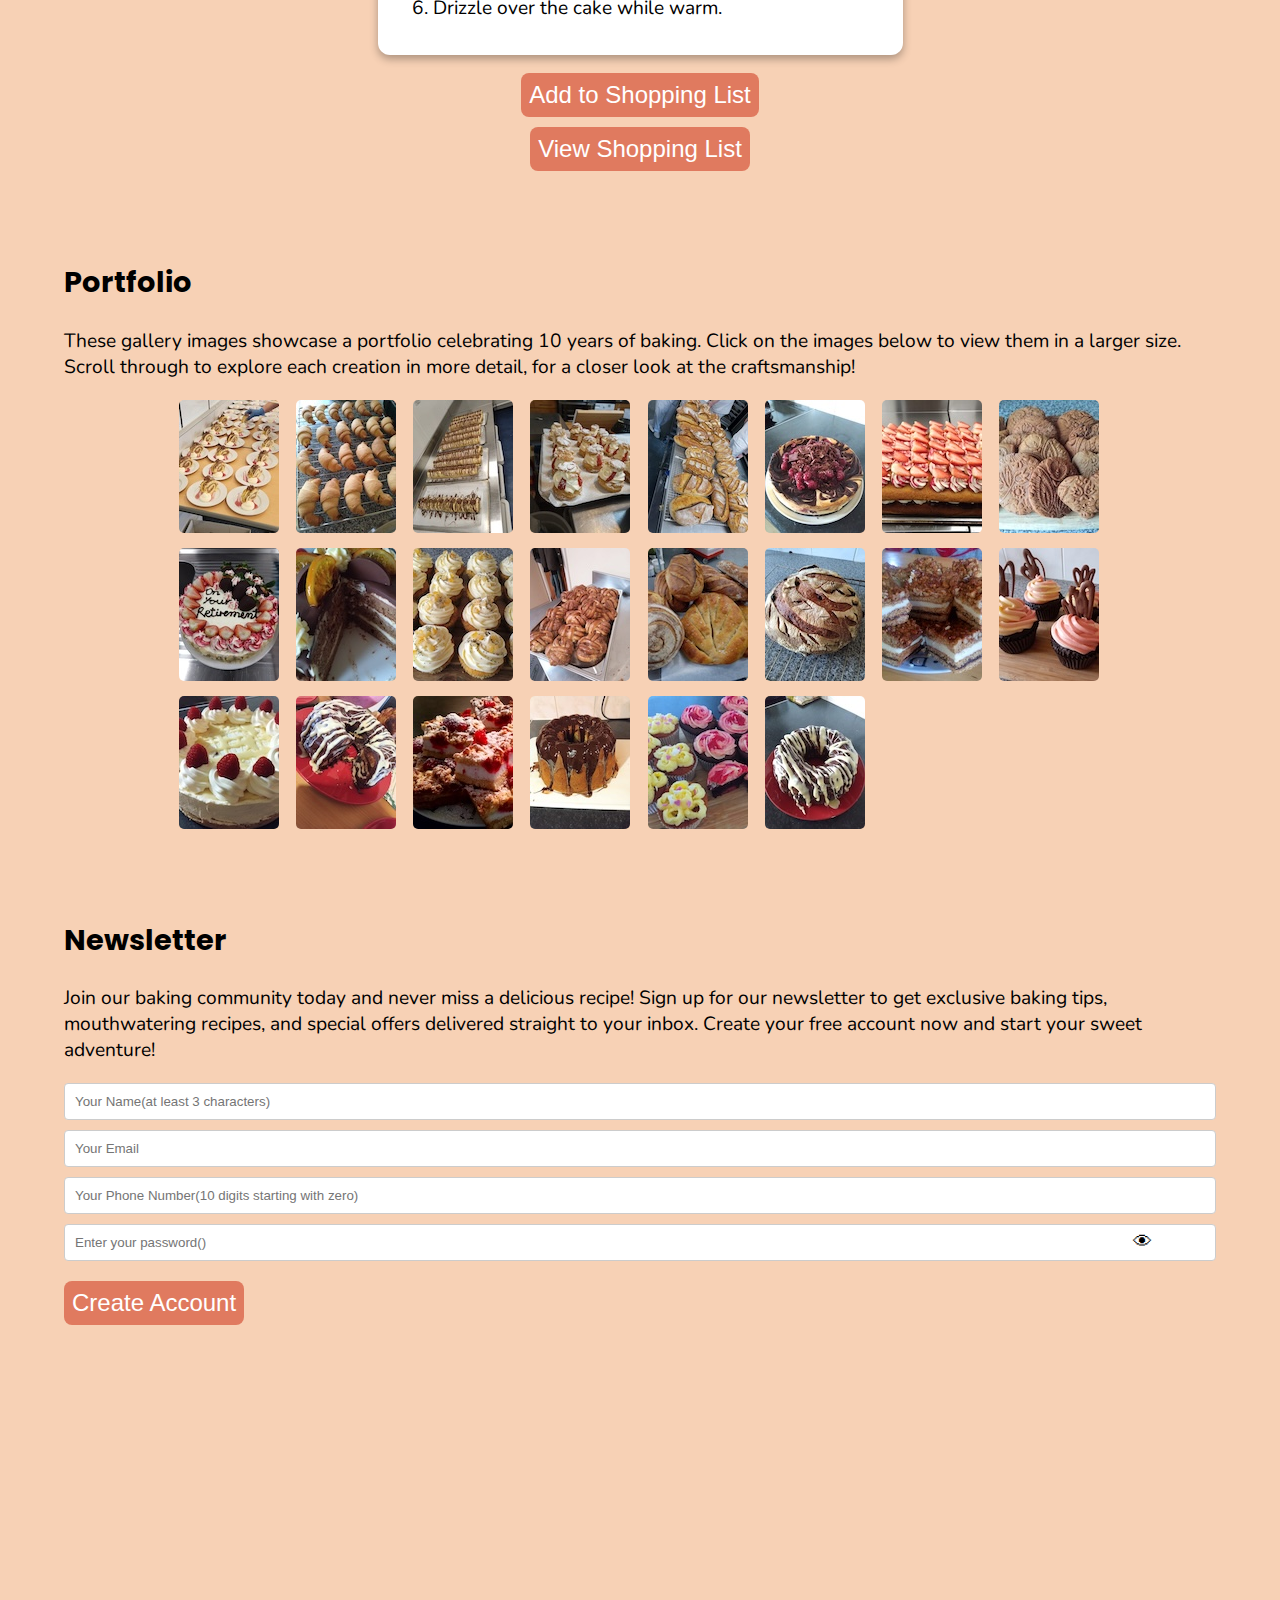
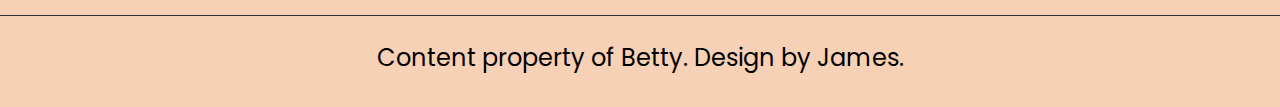
==== commit c65240a3: "added gallery images" ====
--- a/index.html
+++ b/index.html
@@ -329,6 +329,12 @@
                     <img class="thumb" src="./Images/Thumbnails/thumb_14.jpeg" alt="Sourdough" data-full="./Images/Full_Images/full_14.jpeg" tabindex="0">
                     <img class="thumb" src="./Images/Thumbnails/thumb_15.jpeg" alt="Traybake" data-full="./Images/Full_Images/full_15.jpeg" tabindex="0">
                     <img class="thumb" src="./Images/Thumbnails/thumb_16.jpeg" alt="Muffins" data-full="./Images/Full_Images/full_16.jpeg" tabindex="0">
+                    <img class="thumb" src="./Images/Thumbnails/thumb_17.jpeg" alt="Cheesecake" data-full="./Images/Full_Images/full_17.jpeg" tabindex="0">
+                    <img class="thumb" src="./Images/Thumbnails/thumb_18.jpeg" alt="Round Cake" data-full="./Images/Full_Images/full_18.jpeg" tabindex="0">
+                    <img class="thumb" src="./Images/Thumbnails/thumb_19.jpeg" alt="Strawberry Slices" data-full="./Images/Full_Images/full_19.jpeg" tabindex="0">
+                    <img class="thumb" src="./Images/Thumbnails/thumb_20.jpeg" alt="Babka" data-full="./Images/Full_Images/full_20.jpeg" tabindex="0">
+                    <img class="thumb" src="./Images/Thumbnails/thumb_21.jpeg" alt="Cupcakes" data-full="./Images/Full_Images/full_21.jpeg" tabindex="0">
+                    <img class="thumb" src="./Images/Thumbnails/thumb_22.jpeg" alt="Babka" data-full="./Images/Full_Images/full_22.jpeg" tabindex="0">
                 </div>
                 <div class="gallery" id="gallery">
                     <span class="close">&#10006;</span>
--- a/style.css
+++ b/style.css
@@ -490,7 +490,6 @@
     "header"
     "nav"
     "main"
-    "aside"
     "footer"
     }
     nav{
@@ -533,7 +532,7 @@
         font-size: 1.5rem;
     }
     #eye{
-        right: 80px; 
+        right: 10%; 
     }
     #header-logo{
         flex: 1;
@@ -576,5 +575,53 @@
         max-width: 90%;
     }
 }
-
+@media screen and (min-width: 1920px) {
+    #wrapper{
+        width: 80%;
+        margin: auto;
+    }
+    main{
+        width: 100%;
+    }
+    nav{
+        top: 100px;
+        width: 80%;
+        left: 10%;
+        right: 10%;
+    }
+    
+    header{
+        padding-left: 20px;
+        padding-right: 20px;
+        width: 80%;
+        left: 10%;
+        right: 10%;
+        height:100px;
+    }
+    .divider-image{
+        max-height: 40px;
+        width: auto;
+    }
+    nav a{
+        margin-left: 20px;
+        margin-right: 20px;
+        font-size: 2rem;
+    }
+    #header-content h1{
+        font-size: 3.5rem;
+    }
+    html{
+        scroll-behavior: smooth;
+        scroll-padding-top: 170px;
+    }
+    #eye{
+        right: 10%; 
+    }
+    main h2{
+        font-size: 2rem;
+    }
+    main p{
+        font-size: 1.5rem;
+    }
+}
   
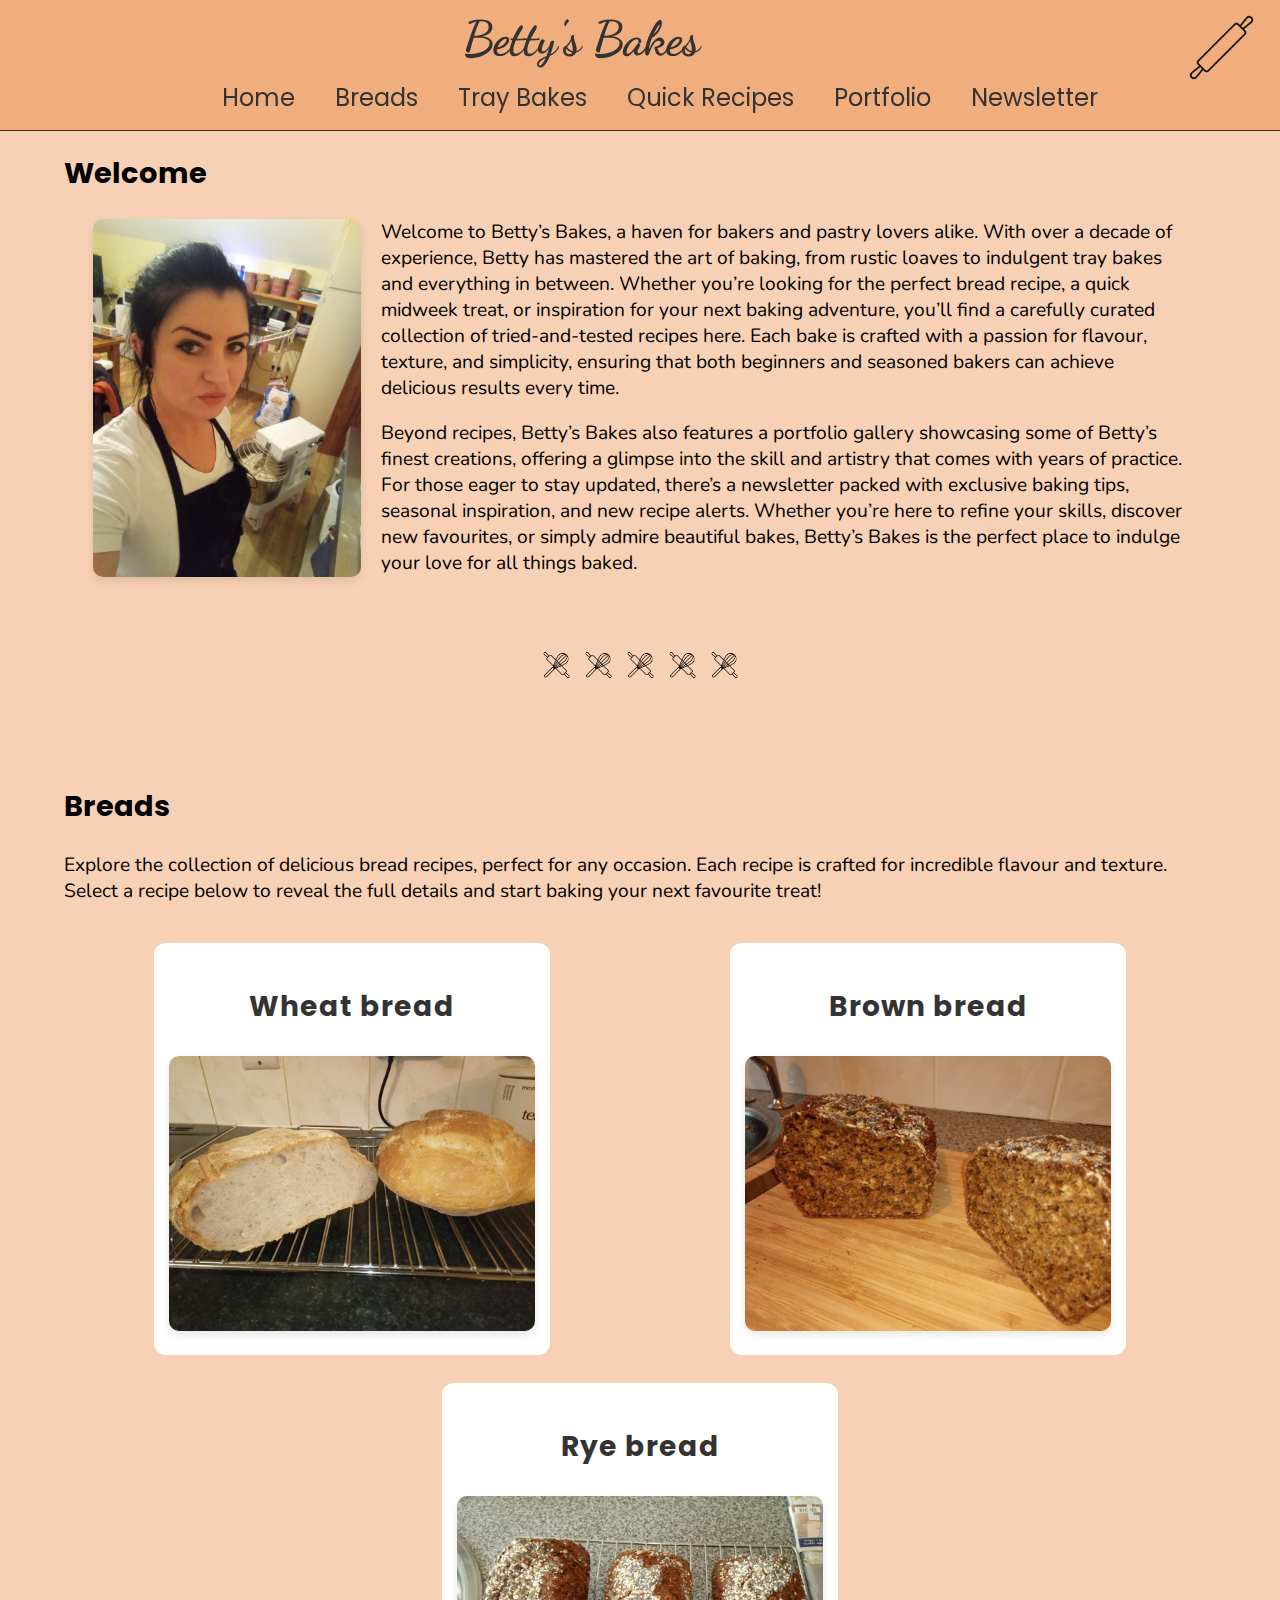
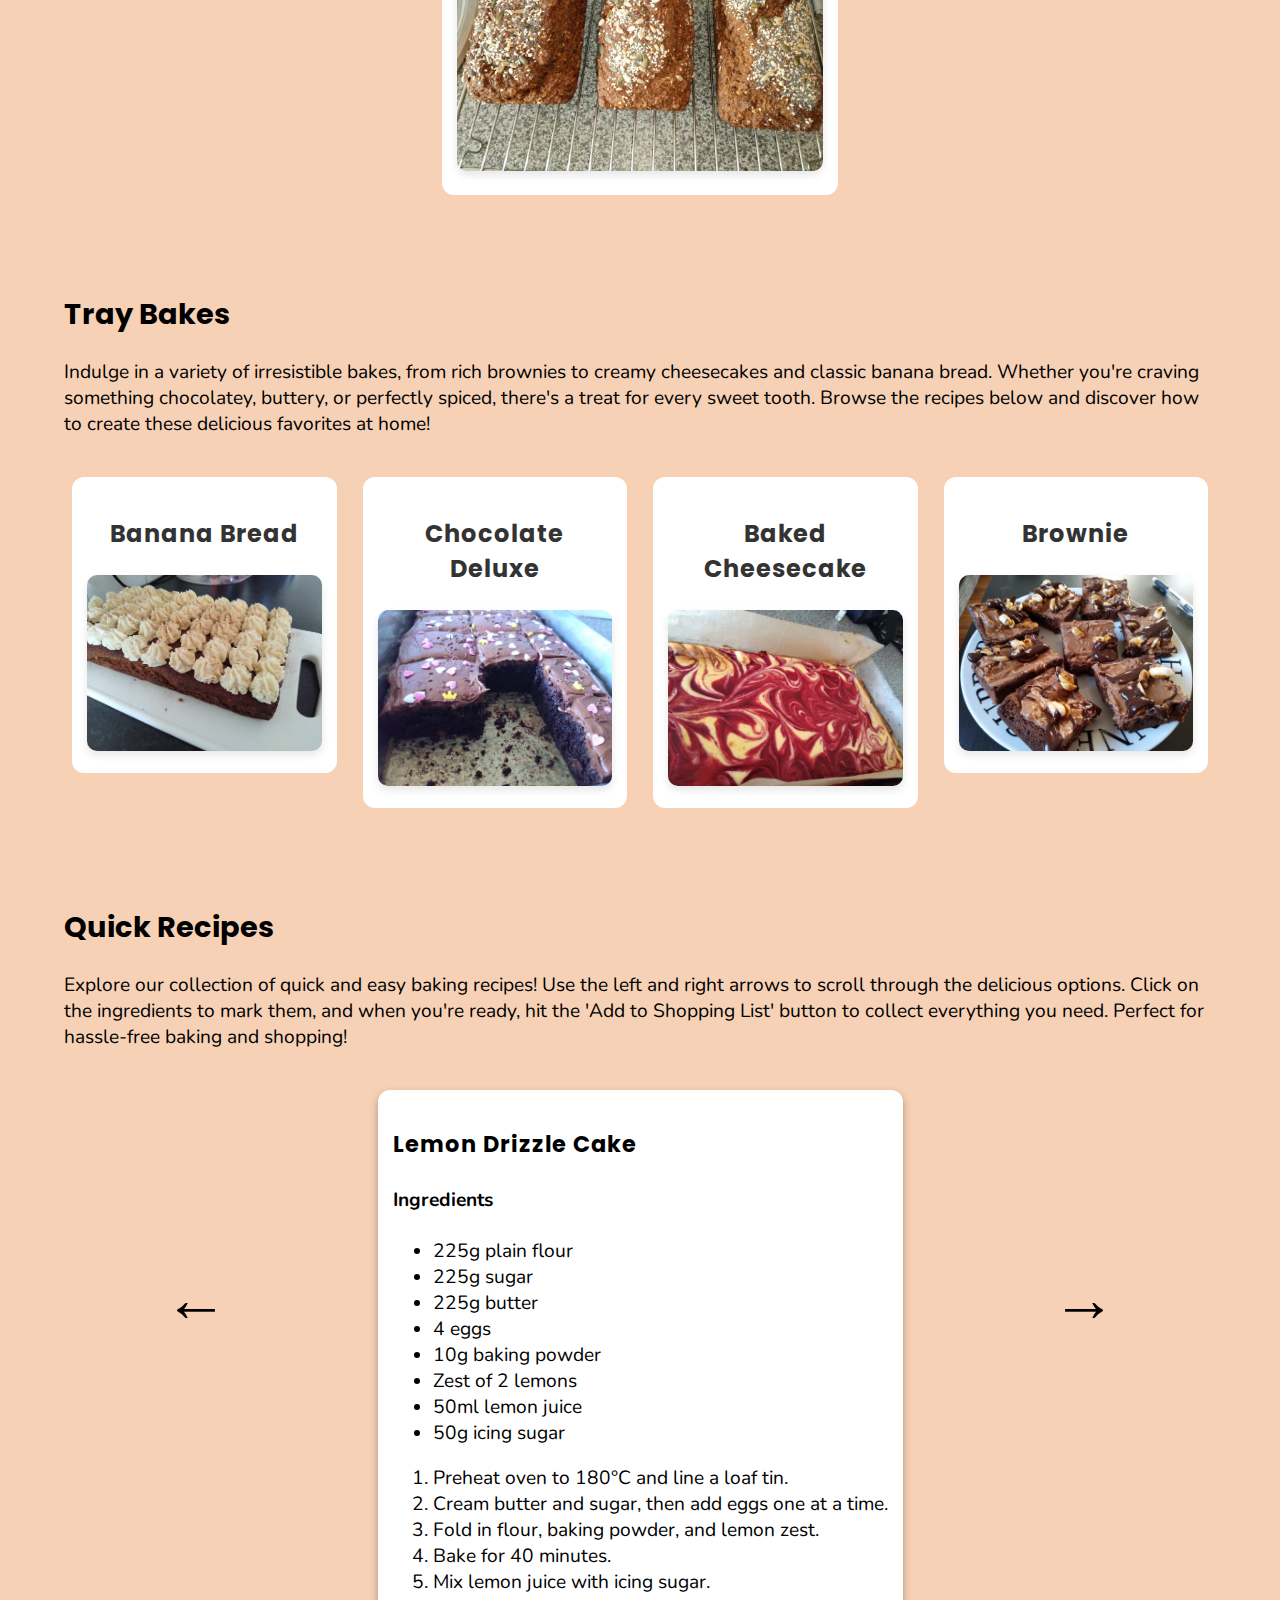
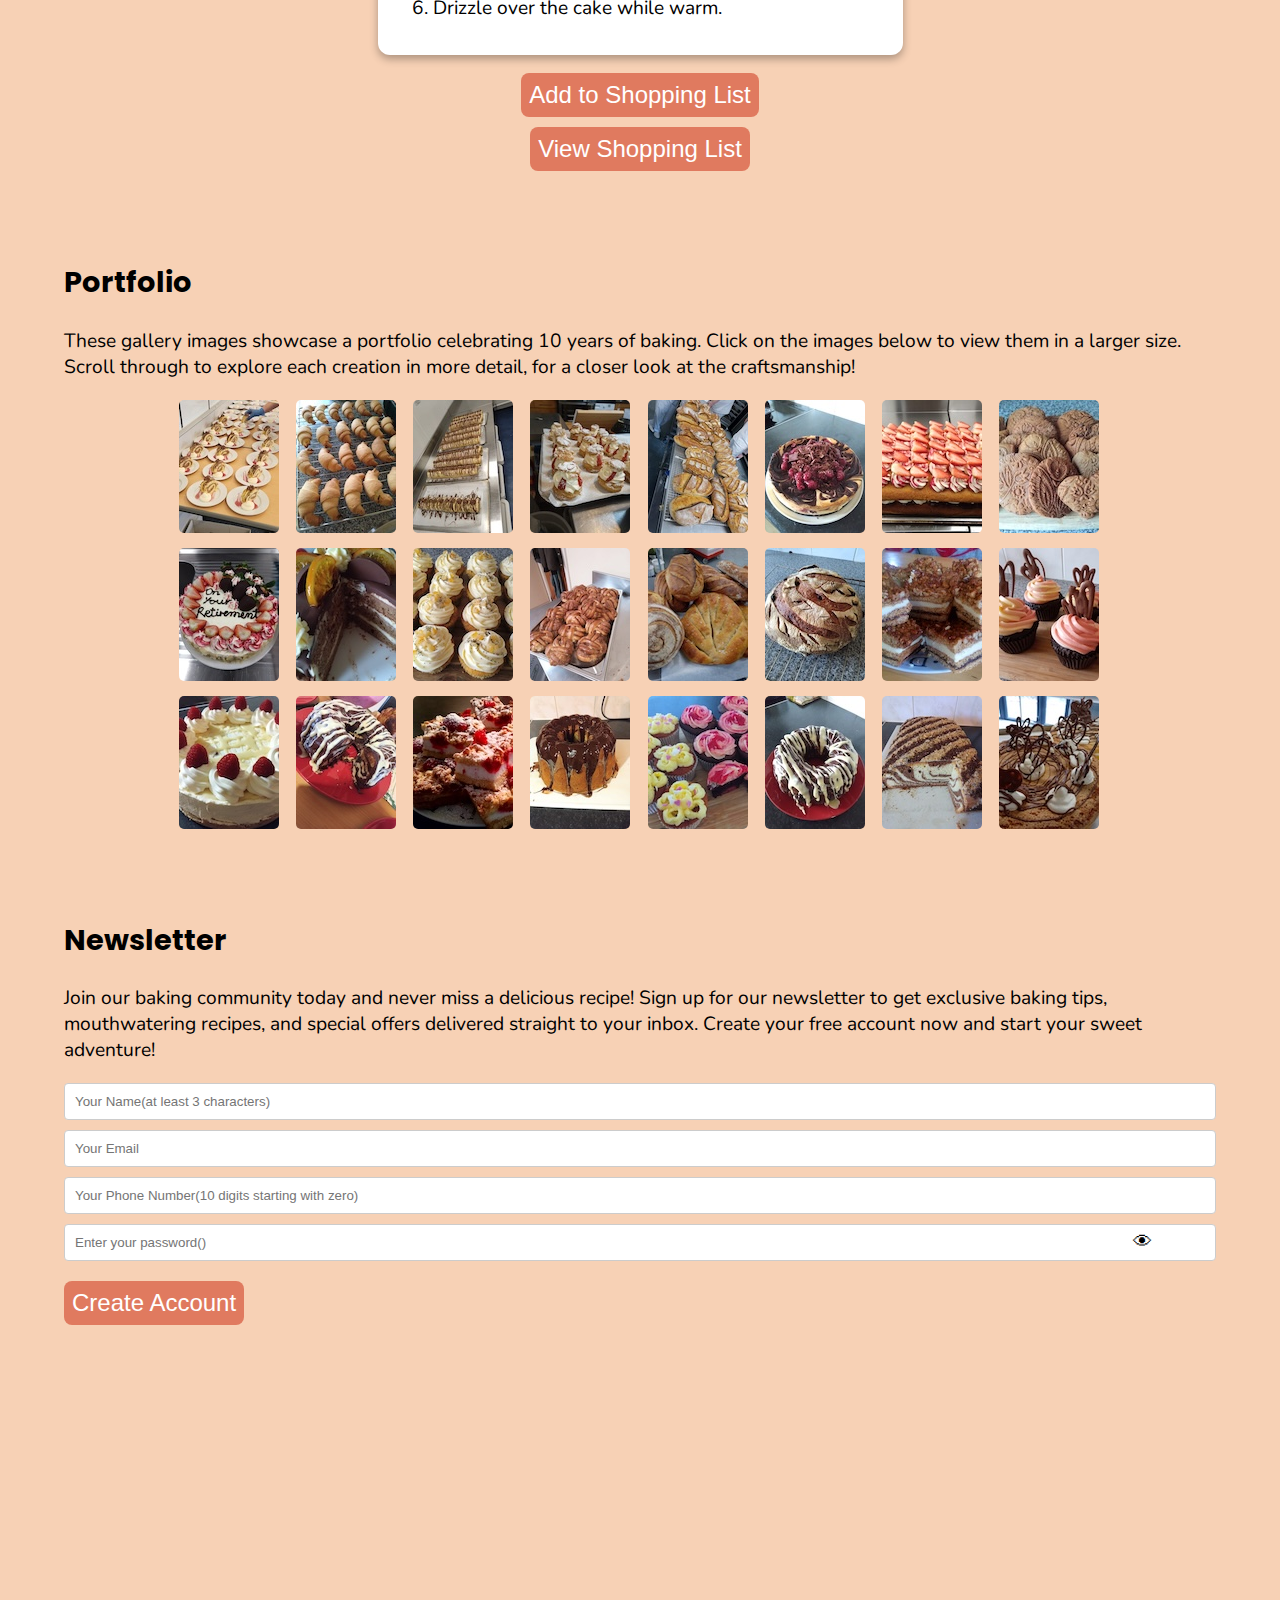
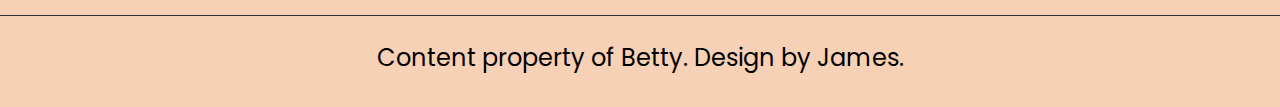
==== commit 2d8b3ee4: "added gallery images" ====
--- a/index.html
+++ b/index.html
@@ -335,6 +335,8 @@
                     <img class="thumb" src="./Images/Thumbnails/thumb_20.jpeg" alt="Babka" data-full="./Images/Full_Images/full_20.jpeg" tabindex="0">
                     <img class="thumb" src="./Images/Thumbnails/thumb_21.jpeg" alt="Cupcakes" data-full="./Images/Full_Images/full_21.jpeg" tabindex="0">
                     <img class="thumb" src="./Images/Thumbnails/thumb_22.jpeg" alt="Babka" data-full="./Images/Full_Images/full_22.jpeg" tabindex="0">
+                    <img class="thumb" src="./Images/Thumbnails/thumb_23.jpeg" alt="Zebra cake" data-full="./Images/Full_Images/full_23.jpeg" tabindex="0">
+                    <img class="thumb" src="./Images/Thumbnails/thumb_24.jpeg" alt="Sponge Cake" data-full="./Images/Full_Images/full_24.jpeg" tabindex="0">
                 </div>
                 <div class="gallery" id="gallery">
                     <span class="close">&#10006;</span>
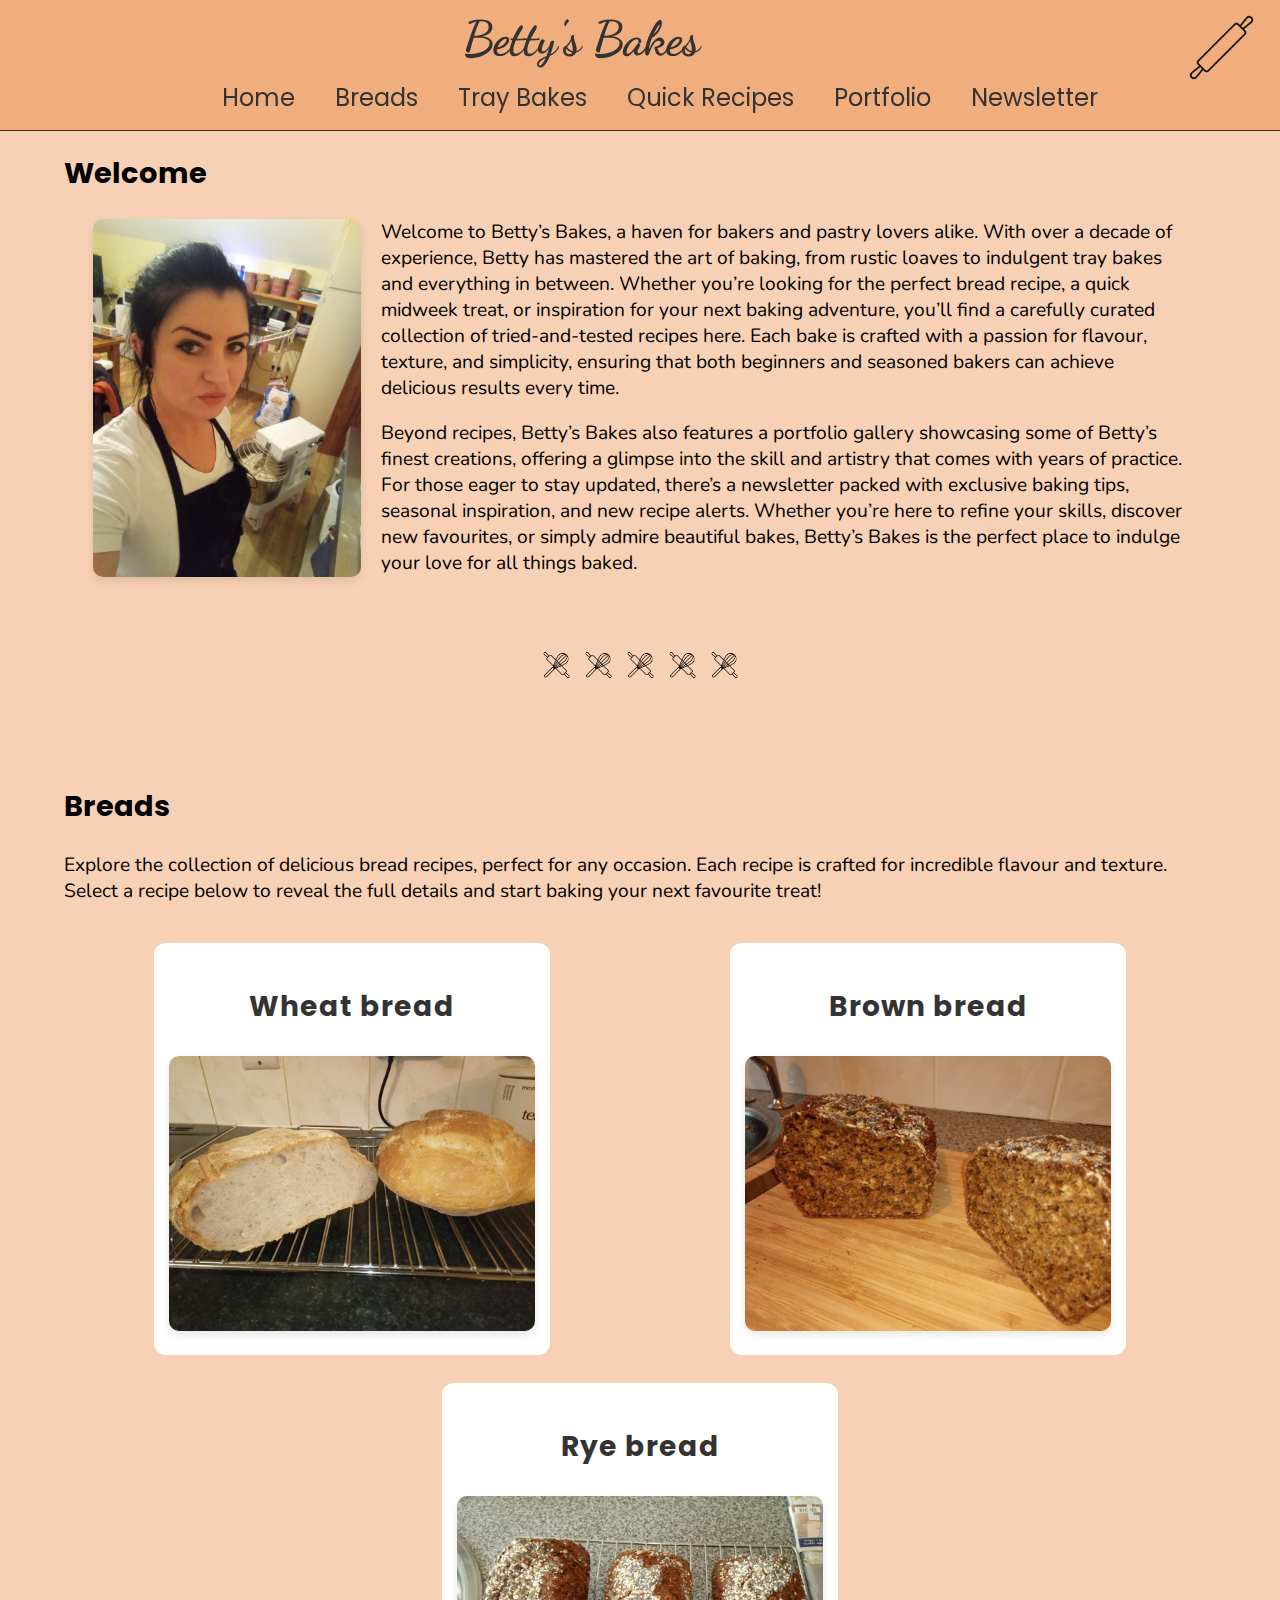
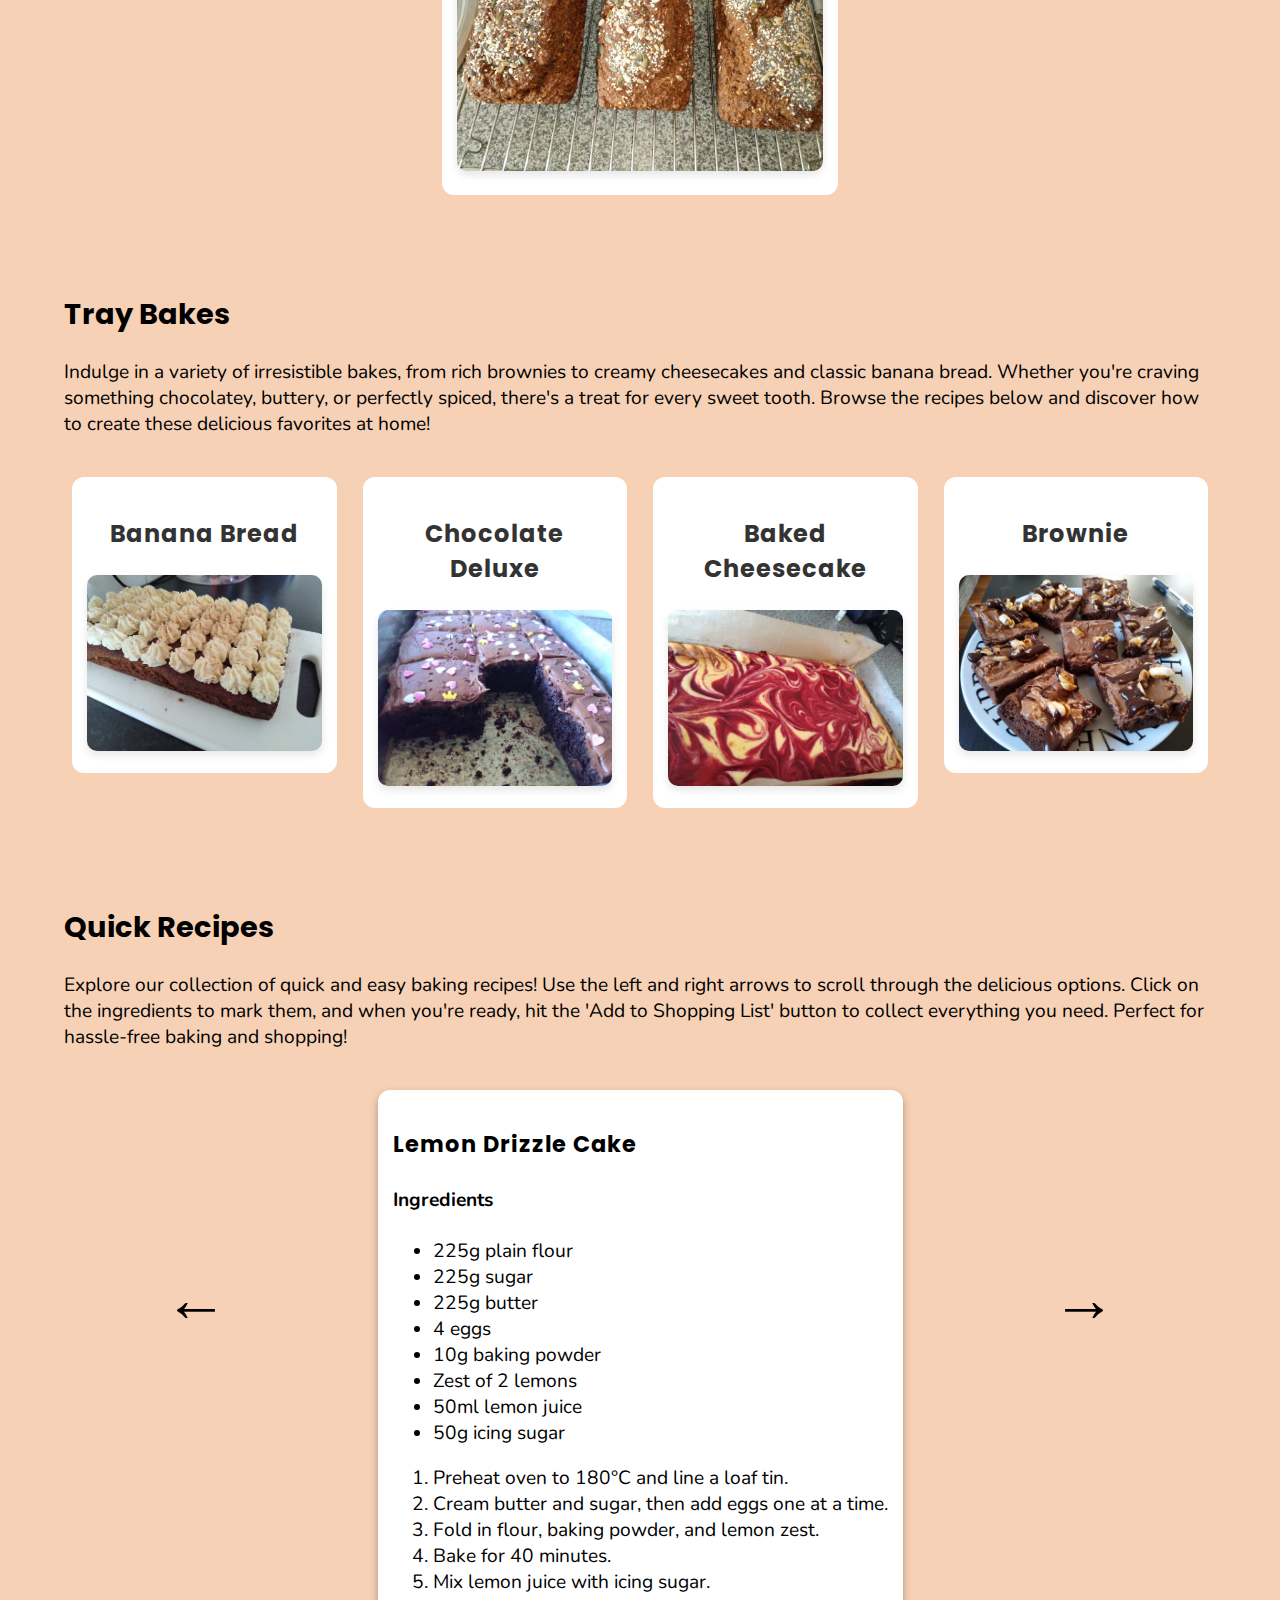
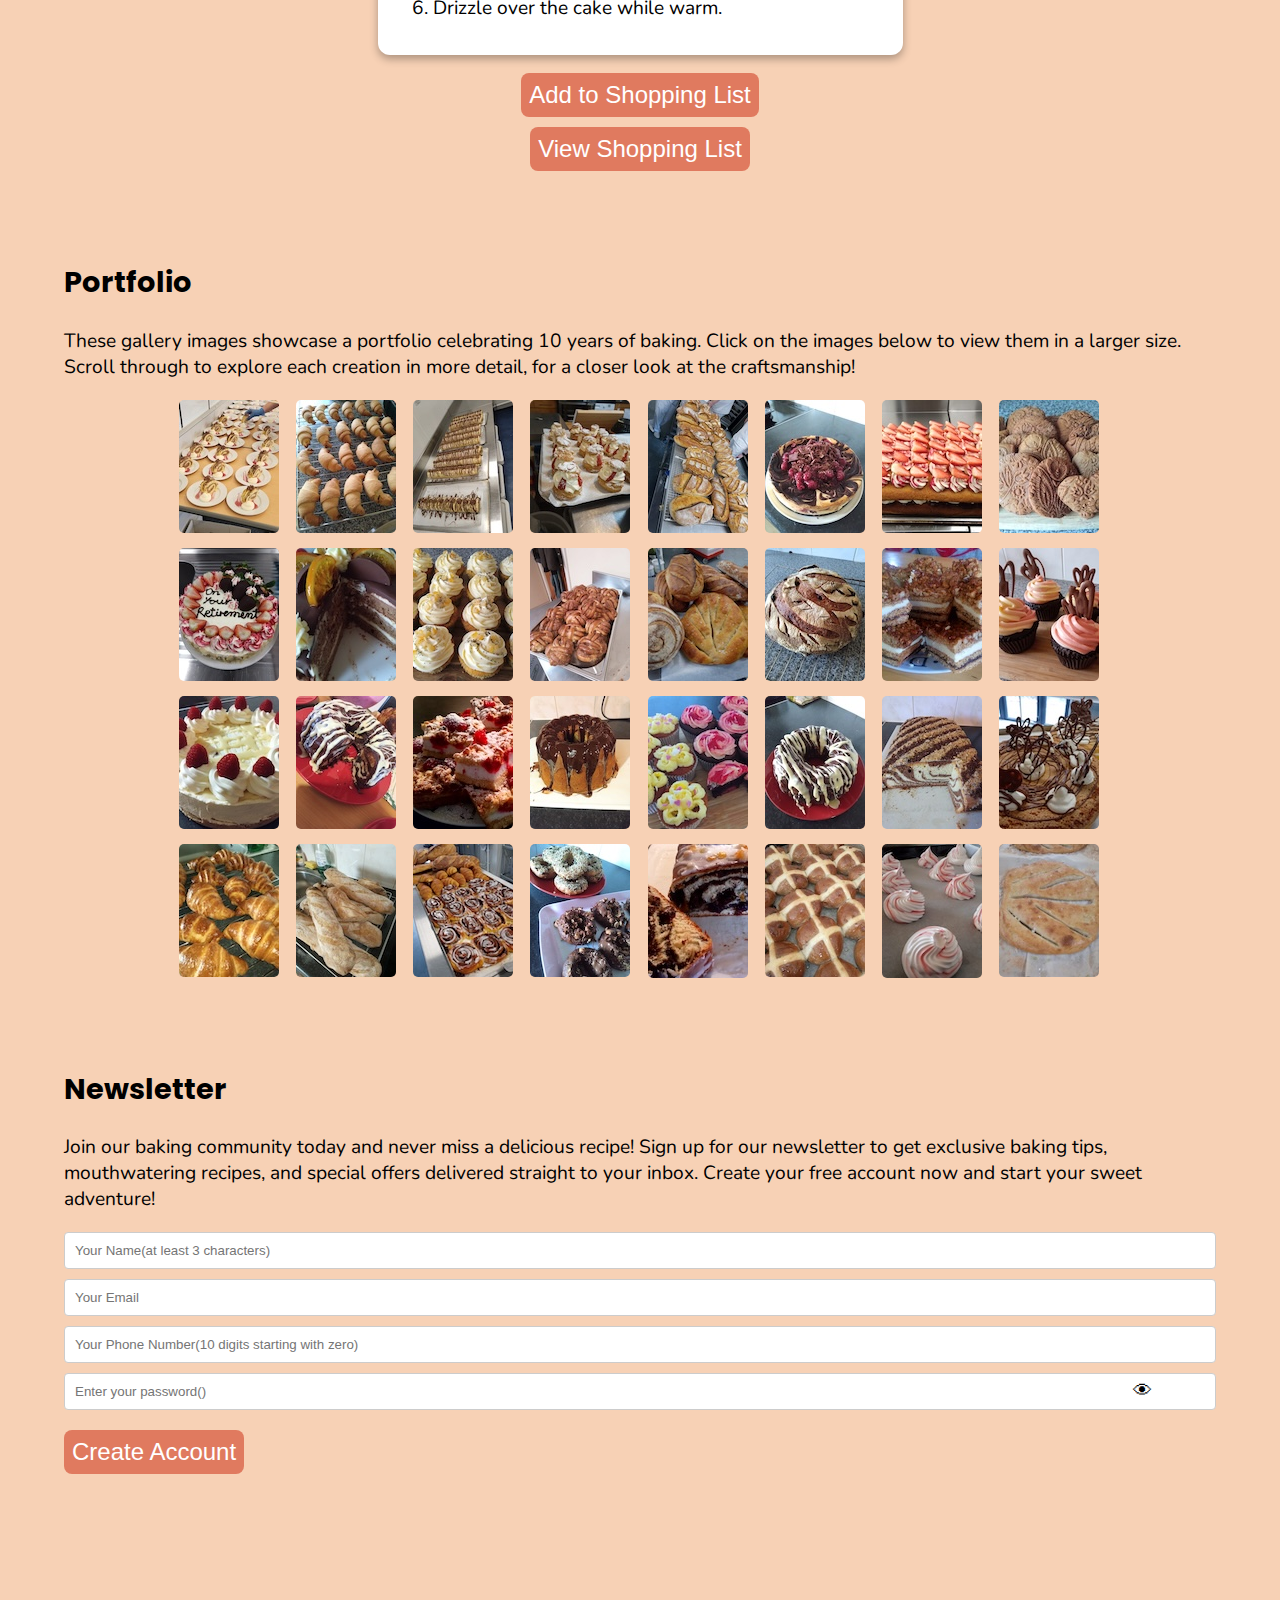
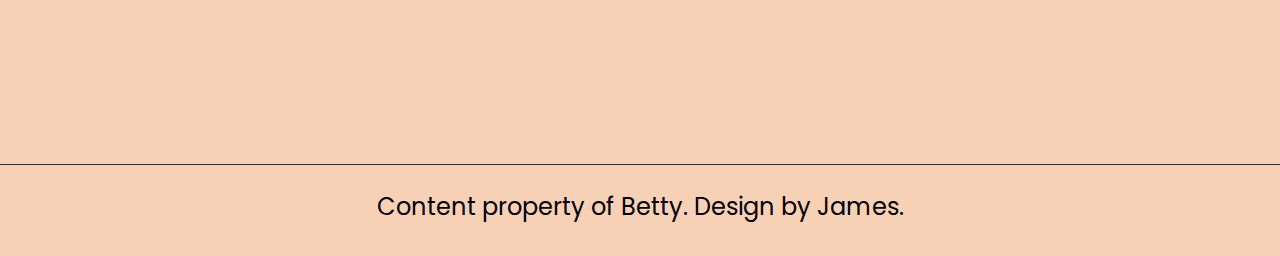
==== commit 63623fe8: "added images to gallery" ====
--- a/index.html
+++ b/index.html
@@ -337,6 +337,14 @@
                     <img class="thumb" src="./Images/Thumbnails/thumb_22.jpeg" alt="Babka" data-full="./Images/Full_Images/full_22.jpeg" tabindex="0">
                     <img class="thumb" src="./Images/Thumbnails/thumb_23.jpeg" alt="Zebra cake" data-full="./Images/Full_Images/full_23.jpeg" tabindex="0">
                     <img class="thumb" src="./Images/Thumbnails/thumb_24.jpeg" alt="Sponge Cake" data-full="./Images/Full_Images/full_24.jpeg" tabindex="0">
+                    <img class="thumb" src="./Images/Thumbnails/thumb_25.jpeg" alt="Croissants" data-full="./Images/Full_Images/full_25.jpeg" tabindex="0">
+                    <img class="thumb" src="./Images/Thumbnails/thumb_26.jpeg" alt="Baguettes" data-full="./Images/Full_Images/full_26.jpeg" tabindex="0">
+                    <img class="thumb" src="./Images/Thumbnails/thumb_27.jpeg" alt="Assortment of bakes" data-full="./Images/Full_Images/full_27.jpeg" tabindex="0">
+                    <img class="thumb" src="./Images/Thumbnails/thumb_28.jpeg" alt="Bagels" data-full="./Images/Full_Images/full_28.jpeg" tabindex="0">
+                    <img class="thumb" src="./Images/Thumbnails/thumb_29.jpeg" alt="Poppy Seed cake" data-full="./Images/Full_Images/full_29.jpeg" tabindex="0">
+                    <img class="thumb" src="./Images/Thumbnails/thumb_30.jpeg" alt="Hot Cross Buns" data-full="./Images/Full_Images/full_30.jpeg" tabindex="0">
+                    <img class="thumb" src="./Images/Thumbnails/thumb_31.jpeg" alt="Meringue" data-full="./Images/Full_Images/full_31.jpeg" tabindex="0">
+                    <img class="thumb" src="./Images/Thumbnails/thumb_32.jpeg" alt="Fougasse" data-full="./Images/Full_Images/full_32.jpeg" tabindex="0">
                 </div>
                 <div class="gallery" id="gallery">
                     <span class="close">&#10006;</span>
